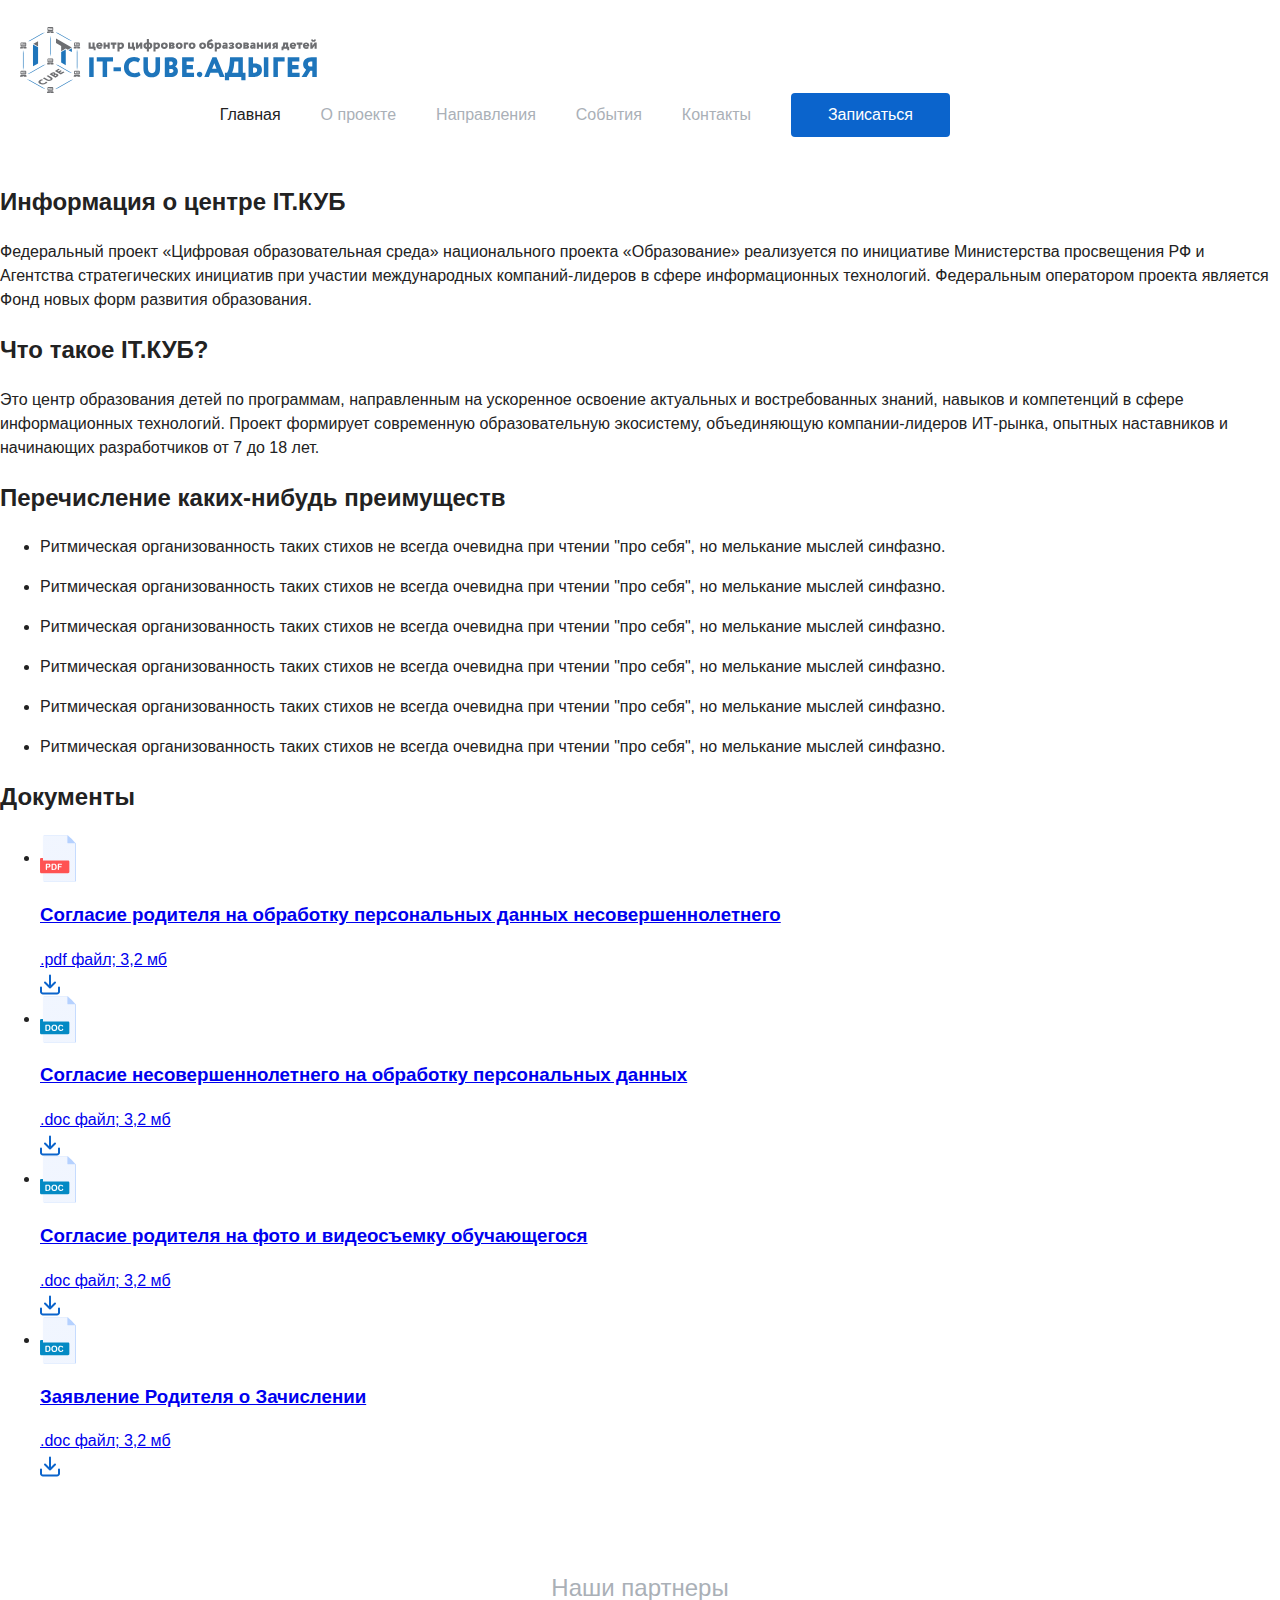
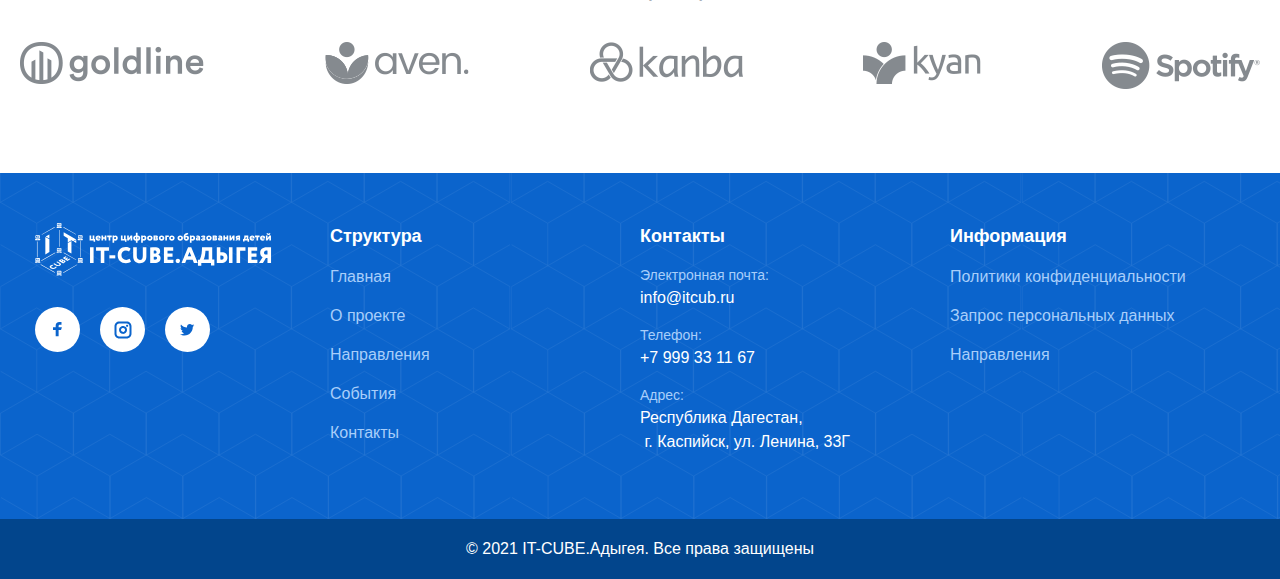
==== about.html @ c1319772 "rebuild to dev" ====
<!-- - title, description, pageClass--><!DOCTYPE html><html lang="ru"><head><meta charset="utf-8"><title>О проекте</title><meta name="description" content=""><meta name="viewport" content="width=device-width, initial-scale=1.0"><script defer src="main.js"></script><link href="main.css" rel="stylesheet"></head><body class="about-page"><div class="wrapper"><header class="header"><div class="_wrapper"><div class="header__content _container"><div class="main-logo _light header__logo _col"><a href="index.html"><img src="assets/img/main-logo.svg" alt="IT-КУБ"></a></div><div class="header__menu menu _col"><div class="menu__icon icon-menu"><span></span><span></span><span></span></div><div class="menu__nav-wrapper"><nav class="menu__body"><ul class="menu__list"><li class="menu__item _active"><a class="menu__link" href="index.html">Главная</a></li><li class="menu__item"><a class="menu__link" href="about.html">О проекте</a></li><li class="menu__item"><a class="menu__link" href="directions.html">Направления</a></li><li class="menu__item"><a class="menu__link" href="events.html">События</a></li><li class="menu__item"><a class="menu__link" href="contacts.html">Контакты</a></li></ul></nav><button class="btn btn-m js-btn-cta">Записаться</button></div></div></div></div></header><main class="content-wrapper"><h1 class="visually-hidden">О проекте</h1><section class="information"><h2 class="information__title">Информация о центре IT.КУБ</h2><p class="information__description">Федеральный проект «Цифровая образовательная среда» национального проекта «Образование» реализуется по инициативе Министерства просвещения РФ и Агентства стратегических инициатив при участии международных компаний-лидеров в сфере информационных технологий. Федеральным оператором проекта является Фонд новых форм развития образования.</p></section><section class="about"><h2 class="about__title">Что такое IT.КУБ?</h2><p class="about__title">Это центр образования детей по программам, направленным на ускоренное освоение актуальных и востребованных знаний, навыков и компетенций в сфере информационных технологий. Проект формирует современную образовательную экосистему, объединяющую компании-лидеров ИТ-рынка, опытных наставников и начинающих разработчиков от 7 до 18 лет.</p></section><section class="advantages"><h2 class="advantages__title">Перечисление каких-нибудь преимуществ</h2><ul class="advantages__list"><li class="advantages__item"> <p class="advantages__description">Ритмическая организованность таких стихов не всегда очевидна при чтении "про себя", но мелькание мыслей синфазно.</p></li><li class="advantages__item"> <p class="advantages__description">Ритмическая организованность таких стихов не всегда очевидна при чтении "про себя", но мелькание мыслей синфазно.</p></li><li class="advantages__item"> <p class="advantages__description">Ритмическая организованность таких стихов не всегда очевидна при чтении "про себя", но мелькание мыслей синфазно.</p></li><li class="advantages__item"> <p class="advantages__description">Ритмическая организованность таких стихов не всегда очевидна при чтении "про себя", но мелькание мыслей синфазно.</p></li><li class="advantages__item"> <p class="advantages__description">Ритмическая организованность таких стихов не всегда очевидна при чтении "про себя", но мелькание мыслей синфазно.</p></li><li class="advantages__item"> <p class="advantages__description">Ритмическая организованность таких стихов не всегда очевидна при чтении "про себя", но мелькание мыслей синфазно.</p></li></ul></section><section class="documents"><h2 class="documents__title">Документы</h2><ul class="documents__list"><li class="documents__item"> <a class="item__link" href="#" download> <div class="link__info"><div class="icon"><img class="icon" src="assets/img/icon-file-pdf.svg" alt="File"></div><div class="info"><h3>Согласие родителя на обработку персональных данных несовершеннолетнего</h3><span>.pdf файл; 3,2 мб</span></div></div><div class="link__download"><img src="assets/img/icon-download.svg" alt="Download"></div></a></li><li class="documents__item"> <a class="item__link" href="#" download> <div class="link__info"><div class="icon"><img src="assets/img/icon-file-doc.svg" alt="File"></div><div class="info"><h3>Согласие несовершеннолетнего на обработку персональных данных</h3><span> .doc файл; 3,2 мб</span></div></div><div class="link__download"><img src="assets/img/icon-download.svg" alt="Download"></div></a></li><li class="documents__item"> <a class="item__link" href="#" download> <div class="link__info"><div class="icon"><img src="assets/img/icon-file-doc.svg" alt="File"></div><div class="info"><h3>Согласие родителя на фото и видеосъемку обучающегося</h3><span>.doc файл; 3,2 мб</span></div></div><div class="link__download"><img src="assets/img/icon-download.svg" alt="Download"></div></a></li><li class="documents__item"> <a class="item__link" href="#" download> <div class="link__info"><div class="icon"><img src="assets/img/icon-file-doc.svg" alt="File"></div><div class="info"><h3>Заявление Родителя о Зачислении</h3><span>.doc файл; 3,2 мб</span></div></div><div class="link__download"><img src="assets/img/icon-download.svg" alt="Download"></div></a></li></ul></section><section class="partners"><div class="_wrapper"><div class="partners__content _container"><h2 class="partners__title title-m">Наши партнеры</h2><div class="partners__list-wrapper"><ul class="partners__list"><li class="partners__item"><img class="partners__logo" src="assets/img/logo-goldline.png" alt="Goldline"></li><li class="partners__item"><img class="partners__logo" src="assets/img/logo-aven.png" alt="Aven"></li><li class="partners__item"><img class="partners__logo" src="assets/img/logo-kanba.png" alt="Kanba"></li><li class="partners__item"><img class="partners__logo" src="assets/img/logo-kyan.png" alt="Kyan"></li><li class="partners__item"><img class="partners__logo" src="assets/img/logo-spotify.png" alt="Spotify"></li></ul></div></div></div></section></main><footer class="footer"><div class="_wrapper"><div class="footer__body _container"><div class="brand _col"><div class="main-logo _light footer__logo"><a href="index.html"><img src="assets/img/main-logo-white.svg" alt="IT-КУБ"></a></div><ul class="socials"><li class="socials__item"><a class="socials__link icon-fb" href="#">Facebook</a></li><li class="socials__item"><a class="socials__link icon-ins" href="#">Instagram</a></li><li class="socials__item"><a class="socials__link icon-tw" href="#">Twitter</a></li></ul></div><ul class="footer__list _col"><b class="list__title title-ss">Структура</b><li class="footer__list-item"><a class="footer__link text-m" href="index.html">Главная</a></li><li class="footer__list-item"><a class="footer__link text-m" href="about.html">О проекте</a></li><li class="footer__list-item"><a class="footer__link" href="directions.html">Направления</a></li><li class="footer__list-item"><a class="footer__link" href="events.html">События</a></li><li class="footer__list-item"><a class="footer__link" href="contacts.html">Контакты</a></li></ul><ul class="footer__list _col"><b class="list__title title-ss">Контакты</b><li class="footer__list-item"><p class="footer-item__title text-s">Электронная почта:</p><a class="footer-item__text text-m" href="mailto:info@itcub.ru">info@itcub.ru</a></li><li class="footer__list-item"><p class="footer-item__title text-s">Телефон:</p><a class="footer-item__text text-m" href="+7999331167">+7 999 33 11 67</a></li><li class="footer__list-item"><p class="footer-item__title text-s">Адрес:</p><p class="footer-item__text text-m">Республика Дагестан, <br> г. Каспийск, ул. Ленина, 33Г</p></li></ul><ul class="footer__list _col"><b class="list__title title-ss">Информация</b><li class="footer__list-item"><a class="footer__link" href="#">Политики конфиденциальности</a></li><li class="footer__list-item"><a class="footer__link" href="#">Запрос персональных данных</a></li><li class="footer__list-item"><a class="footer__link" href="#">Направления</a></li></ul></div></div><div class="footer__copyright"><p>© 2021 IT-CUBE.Адыгея. Все права защищены</p></div></footer></div></body></html>
---- main.css ----
:root {
  --global-blue-900-color: #06346A;
  --global-blue-800-color: #02458C;
  --global-blue-700-color: #0B64CC;
  --global-blue-650-color: #3D6A9E;
  --global-blue-600-color: #97C2F4;
  --global-blue-500-color: #A8CEFA;
  --global-blue-400-color: #C9E0FB;
  --global-blue-300-color: #ECF4FE;
  --global-dark-900-color: #000000;
  --global-dark-800-color: #222222;
  --global-grey-900-color: #AAB0B7;
  --global-color-white-900: #FFFFFF;

  /* Spacings: */
  --global-container-width: 1290px;

  /* Grid */  
  --global-grid-columns: 12;
  --global-grid-gutter: 15px;

  /* Fonts */
  --global-heading-fontSize: 58px;
  --global-heading-fontSize-xm: 42px;
  --global-heading-fontSize-xs: 32px;
  --global-heading-fontSize-l: 28px;
  --global-heading-fontSize-m: 24px;
  --global-heading-fontSize-s: 20px;

  --global-text-fontSize-l: 18px;
  --global-text-fontSize-m: 16px;
  --global-text-fontSize-s: 14px;

  --global-z-background: 1;
  --global-z-content: calc(var(--global-z-background) + 1);
  --global-z-decor: calc(var(--global-z-content) + 1);
  --global-z-header: calc(var(--global-z-decor) + 1);
  --global-z-popup: calc(var(--global-z-header) + 1);

}
/* @font-face { */
/* font-family: 'mazzardh_black'; */
/* src: url('../assets/fonts/mazzardh-black-webfont.eot'); */
/* src: url('../assets/fonts/mazzardh-black-webfont.eot?#iefix') format('embedded-opentype'), */
/* url('../assets/fonts/mazzardh-black-webfont.woff2') format('woff2'), */
/* url('../assets/fonts/mazzardh-black-webfont.woff') format('woff'), */
/* url('../assets/fonts/mazzardh-black-webfont.ttf') format('truetype'); */
/* font-weight: normal; */
/* font-style: normal; */
/*  */
/* } */
/*  */
/*  */
/*  */
/*  */
/* @font-face { */
/* font-family: 'mazzardh_black_italic'; */
/* src: url('../assets/fonts/mazzardh-blackitalic-webfont.eot'); */
/* src: url('../assets/fonts/mazzardh-blackitalic-webfont.eot?#iefix') format('embedded-opentype'), */
/* url('../assets/fonts/mazzardh-blackitalic-webfont.woff2') format('woff2'), */
/* url('../assets/fonts/mazzardh-blackitalic-webfont.woff') format('woff'), */
/* url('../assets/fonts/mazzardh-blackitalic-webfont.ttf') format('truetype'); */
/* font-weight: normal; */
/* font-style: normal; */
/*  */
/* } */
/*  */
/*  */
/*  */
/*  */
/* @font-face { */
/* font-family: 'mazzardh_bold'; */
/* src: url('../assets/fonts/mazzardh-bold-webfont.eot'); */
/* src: url('../assets/fonts/mazzardh-bold-webfont.eot?#iefix') format('embedded-opentype'), */
/* url('../assets/fonts/mazzardh-bold-webfont.woff2') format('woff2'), */
/* url('../assets/fonts/mazzardh-bold-webfont.woff') format('woff'), */
/* url('../assets/fonts/mazzardh-bold-webfont.ttf') format('truetype'); */
/* font-weight: normal; */
/* font-style: normal; */
/*  */
/* } */
/*  */
/*  */
/*  */
/*  */
/* @font-face { */
/* font-family: 'mazzardh_bold_italic'; */
/* src: url('../assets/fonts/mazzardh-bolditalic-webfont.eot'); */
/* src: url('../assets/fonts/mazzardh-bolditalic-webfont.eot?#iefix') format('embedded-opentype'), */
/* url('../assets/fonts/mazzardh-bolditalic-webfont.woff2') format('woff2'), */
/* url('../assets/fonts/mazzardh-bolditalic-webfont.woff') format('woff'), */
/* url('../assets/fonts/mazzardh-bolditalic-webfont.ttf') format('truetype'); */
/* font-weight: normal; */
/* font-style: normal; */
/*  */
/* } */
/*  */
/*  */
/*  */
/*  */
/* @font-face { */
/* font-family: 'mazzardh_extrabold'; */
/* src: url('../assets/fonts/mazzardh-extrabold-webfont.eot'); */
/* src: url('../assets/fonts/mazzardh-extrabold-webfont.eot?#iefix') format('embedded-opentype'), */
/* url('../assets/fonts/mazzardh-extrabold-webfont.woff2') format('woff2'), */
/* url('../assets/fonts/mazzardh-extrabold-webfont.woff') format('woff'), */
/* url('../assets/fonts/mazzardh-extrabold-webfont.ttf') format('truetype'); */
/* font-weight: normal; */
/* font-style: normal; */
/*  */
/* } */
/*  */
/*  */
/*  */
/*  */
/* @font-face { */
/* font-family: 'mazzardh_extrabold_italic'; */
/* src: url('../assets/fonts/mazzardh-extrabolditalic-webfont.eot'); */
/* src: url('../assets/fonts/mazzardh-extrabolditalic-webfont.eot?#iefix') format('embedded-opentype'), */
/* url('../assets/fonts/mazzardh-extrabolditalic-webfont.woff2') format('woff2'), */
/* url('../assets/fonts/mazzardh-extrabolditalic-webfont.woff') format('woff'), */
/* url('../assets/fonts/mazzardh-extrabolditalic-webfont.ttf') format('truetype'); */
/* font-weight: normal; */
/* font-style: normal; */
/*  */
/* } */
/*  */
/*  */
/*  */
/*  */
/* @font-face { */
/* font-family: 'mazzardh_extralight'; */
/* src: url('../assets/fonts/mazzardh-extralight-webfont.eot'); */
/* src: url('../assets/fonts/mazzardh-extralight-webfont.eot?#iefix') format('embedded-opentype'), */
/* url('../assets/fonts/mazzardh-extralight-webfont.woff2') format('woff2'), */
/* url('../assets/fonts/mazzardh-extralight-webfont.woff') format('woff'), */
/* url('../assets/fonts/mazzardh-extralight-webfont.ttf') format('truetype'); */
/* font-weight: normal; */
/* font-style: normal; */
/*  */
/* } */
/*  */
/*  */
/*  */
/*  */
/* @font-face { */
/* font-family: 'mazzardh_extralight_italic'; */
/* src: url('../assets/fonts/mazzardh-extralightitalic-webfont.eot'); */
/* src: url('../assets/fonts/mazzardh-extralightitalic-webfont.eot?#iefix') format('embedded-opentype'), */
/* url('../assets/fonts/mazzardh-extralightitalic-webfont.woff2') format('woff2'), */
/* url('../assets/fonts/mazzardh-extralightitalic-webfont.woff') format('woff'), */
/* url('../assets/fonts/mazzardh-extralightitalic-webfont.ttf') format('truetype'); */
/* font-weight: normal; */
/* font-style: normal; */
/*  */
/* } */
/*  */
/*  */
/*  */
/*  */
/* @font-face { */
/* font-family: 'mazzardh_italic'; */
/* src: url('../assets/fonts/mazzardh-italic-webfont.eot'); */
/* src: url('../assets/fonts/mazzardh-italic-webfont.eot?#iefix') format('embedded-opentype'), */
/* url('../assets/fonts/mazzardh-italic-webfont.woff2') format('woff2'), */
/* url('../assets/fonts/mazzardh-italic-webfont.woff') format('woff'), */
/* url('../assets/fonts/mazzardh-italic-webfont.ttf') format('truetype'); */
/* font-weight: normal; */
/* font-style: normal; */
/*  */
/* } */
/*  */
/*  */
/*  */
/*  */
/* @font-face { */
/* font-family: 'mazzardh_light'; */
/* src: url('../assets/fonts/mazzardh-light-webfont.eot'); */
/* src: url('../assets/fonts/mazzardh-light-webfont.eot?#iefix') format('embedded-opentype'), */
/* url('../assets/fonts/mazzardh-light-webfont.woff2') format('woff2'), */
/* url('../assets/fonts/mazzardh-light-webfont.woff') format('woff'), */
/* url('../assets/fonts/mazzardh-light-webfont.ttf') format('truetype'); */
/* font-weight: normal; */
/* font-style: normal; */
/*  */
/* } */
/*  */
/*  */
/*  */
/*  */
/* @font-face { */
/* font-family: 'mazzardh_light_italic'; */
/* src: url('../assets/fonts/mazzardh-lightitalic-webfont.eot'); */
/* src: url('../assets/fonts/mazzardh-lightitalic-webfont.eot?#iefix') format('embedded-opentype'), */
/* url('../assets/fonts/mazzardh-lightitalic-webfont.woff2') format('woff2'), */
/* url('../assets/fonts/mazzardh-lightitalic-webfont.woff') format('woff'), */
/* url('../assets/fonts/mazzardh-lightitalic-webfont.ttf') format('truetype'); */
/* font-weight: normal; */
/* font-style: normal; */
/*  */
/* } */
/*  */
/*  */
/*  */
/*  */
/* @font-face { */
/* font-family: 'mazzardh_medium'; */
/* src: url('../assets/fonts/mazzardh-medium-webfont.eot'); */
/* src: url('../assets/fonts/mazzardh-medium-webfont.eot?#iefix') format('embedded-opentype'), */
/* url('../assets/fonts/mazzardh-medium-webfont.woff2') format('woff2'), */
/* url('../assets/fonts/mazzardh-medium-webfont.woff') format('woff'), */
/* url('../assets/fonts/mazzardh-medium-webfont.ttf') format('truetype'); */
/* font-weight: normal; */
/* font-style: normal; */
/*  */
/* } */
.title-xl {
  font-size: var(--global-heading-fontSize);
}
.title-xm {
  font-size: var(--global-heading-fontSize-xm);
  font-weight: 500;
}
.title-xs {
  font-size: var(--global-heading-fontSize-xs);
}
.title-l {
  font-size: var(--global-heading-fontSize-l);
  font-weight: 600;
}
.title-m {
  font-size: var(--global-heading-fontSize-m);
  font-weight: 500;
}
.title-s {
  font-size: var(--global-heading-fontSize-s);
  font-weight: 500;
}
.title-ss {
  font-size: var(--global-text-fontSize-l);
  font-weight: 600;
}
.text-l {
  font-weight: 400;
  font-size: var(--global-text-fontSize-l);
}
.text-m {
  font-weight: 400;
  font-size: var(--global-text-fontSize-m);
}
.text-s {
  font-weight: 400;
  font-size: var(--global-text-fontSize-s);
}
/* Document
 * ========================================================================== */
/**
 * Add border box sizing in all browsers (opinionated).
 */
*,
::before,
::after {
  box-sizing: border-box;
}
/**
 * 1. Add text decoration inheritance in all browsers (opinionated).
 * 2. Add vertical alignment inheritance in all browsers (opinionated).
 */
::before,
::after {
  text-decoration: inherit; /* 1 */
  vertical-align: inherit; /* 2 */
}
/**
 * 1. Use the default cursor in all browsers (opinionated).
 * 2. Change the line height in all browsers (opinionated).
 * 3. Use a 4-space tab width in all browsers (opinionated).
 * 4. Remove the grey highlight on links in iOS (opinionated).
 * 5. Prevent adjustments of font size after orientation changes in
 *    IE on Windows Phone and in iOS.
 * 6. Breaks words to prevent overflow in all browsers (opinionated).
 */
html {
  cursor: default; /* 1 */
  line-height: 1.5; /* 2 */
  -moz-tab-size: 4; /* 3 */
  -o-tab-size: 4;
     tab-size: 4; /* 3 */
  -webkit-tap-highlight-color: transparent /* 4 */;
  -ms-text-size-adjust: 100%; /* 5 */
  -webkit-text-size-adjust: 100%; /* 5 */
  word-break: break-word; /* 6 */
}
/* Sections
 * ========================================================================== */
/**
 * Remove the margin in all browsers (opinionated).
 */
body {
  margin: 0;
}
/**
 * Correct the font size and margin on `h1` elements within `section` and
 * `article` contexts in Chrome, Edge, Firefox, and Safari.
 */
h1 {
  font-size: 2em;
  margin: 0.67em 0;
}
/* Grouping content
 * ========================================================================== */
/**
 * Remove the margin on nested lists in Chrome, Edge, IE, and Safari.
 */
dl dl,
dl ol,
dl ul,
ol dl,
ul dl {
  margin: 0;
}
/**
 * 1. Correct the inheritance of border color in Firefox.
 * 2. Add the correct box sizing in Firefox.
 * 3. Show the overflow in Edge 18- and IE.
 */
hr {
  color: inherit; /* 1 */
  height: 0; /* 2 */
}
/**
 * Remove the list style on navigation lists in all browsers (opinionated).
 */
nav ol,
nav ul {
  list-style: none;
  padding: 0;
}
/**
 * Prevent VoiceOver from ignoring list semantics in Safari (opinionated).
 */
nav li::before {
  content: "\200B";
}
/**
 * 1. Correct the inheritance and scaling of font size in all browsers.
 * 2. Correct the odd `em` font sizing in all browsers.
 * 3. Prevent overflow of the container in all browsers (opinionated).
 */
pre {
  font-family: monospace, monospace; /* 1 */
  font-size: 1em; /* 2 */
  overflow: auto; /* 3 */
  -ms-overflow-style: scrollbar; /* 3 */
}
/* Text-level semantics
 * ========================================================================== */
/**
 * Add the correct text decoration in Edge 18-, IE, and Safari.
 */
abbr[title] {
  text-decoration: underline;
  -webkit-text-decoration: underline dotted;
          text-decoration: underline dotted;
}
/**
 * Add the correct font weight in Chrome, Edge, and Safari.
 */
b,
strong {
  font-weight: bolder;
}
/**
 * 1. Correct the inheritance and scaling of font size in all browsers.
 * 2. Correct the odd `em` font sizing in all browsers.
 */
code,
kbd,
samp {
  font-family: monospace, monospace; /* 1 */
  font-size: 1em; /* 2 */
}
/**
 * Add the correct font size in all browsers.
 */
small {
  font-size: 80%;
}
/* Embedded content
 * ========================================================================== */
/*
 * Change the alignment on media elements in all browsers (opinionated).
 */
audio,
canvas,
iframe,
img,
svg,
video {
  vertical-align: middle;
}
/**
 * Remove the border on iframes in all browsers (opinionated).
 */
iframe {
  border-style: none;
}
/**
 * Change the fill color to match the text color in all browsers (opinionated).
 */
svg:not([fill]) {
  fill: currentColor;
}
/* Tabular data
 * ========================================================================== */
/**
 * 1. Collapse border spacing in all browsers (opinionated).
 * 2. Correct table border color inheritance in all Chrome, Edge, and Safari.
 * 3. Remove text indentation from table contents in Chrome, Edge, and Safari.
 */
table {
  border-collapse: collapse; /* 1 */
  border-color: inherit; /* 2 */
  text-indent: 0; /* 3 */
}
/* Forms
 * ========================================================================== */
/**
 * Remove the margin on controls in Safari.
 */
button,
input,
select {
  margin: 0;
}
/**
 * 1. Show the overflow in IE.
 * 2. Remove the inheritance of text transform in Edge 18-, Firefox, and IE.
 */
button {
  text-transform: none; /* 2 */
}
/**
 * Correct the inability to style buttons in iOS and Safari.
 */
button,
[type="button"],
[type="reset"],
[type="submit"] {
  -webkit-appearance: button;
}
/**
 * 1. Change the inconsistent appearance in all browsers (opinionated).
 * 2. Correct the padding in Firefox.
 */
fieldset {
  border: 1px solid #a0a0a0; /* 1 */
  padding: 0.35em 0.75em 0.625em; /* 2 */
}
/**
 * 1. Add the correct display in Edge 18- and IE.
 * 2. Add the correct vertical alignment in Chrome, Edge, and Firefox.
 */
progress {
  vertical-align: baseline; /* 2 */
}
/**
 * Remove the inheritance of text transform in Firefox.
 */
select {
  text-transform: none;
}
/**
 * 1. Remove the margin in Firefox and Safari.
 * 2. Remove the default vertical scrollbar in IE.
 * 3. Change the resize direction in all browsers (opinionated).
 */
textarea {
  margin: 0; /* 1 */
  resize: vertical; /* 3 */
  resize: block; /* 3 */
}
/**
 * 1. Correct the odd appearance in Chrome, Edge, and Safari.
 * 2. Correct the outline style in Safari.
 */
[type="search"] {
  -webkit-appearance: textfield; /* 1 */
  outline-offset: -2px; /* 2 */
}
/**
 * Correct the cursor style of increment and decrement buttons in Safari.
 */
::-webkit-inner-spin-button,
::-webkit-outer-spin-button {
  height: auto;
}
/**
 * Correct the text style of placeholders in Chrome, Edge, and Safari.
 */
::-webkit-input-placeholder {
  color: inherit;
  opacity: 0.54;
}
/**
 * Remove the inner padding in Chrome, Edge, and Safari on macOS.
 */
::-webkit-search-decoration {
  -webkit-appearance: none;
}
/**
 * 1. Correct the inability to style upload buttons in iOS and Safari.
 * 2. Change font properties to `inherit` in Safari.
 */
::-webkit-file-upload-button {
  -webkit-appearance: button; /* 1 */
  font: inherit; /* 2 */
}
/**
 * Remove the inner border and padding of focus outlines in Firefox.
 */
::-moz-focus-inner {
  border-style: none;
  padding: 0;
}
/**
 * Restore the focus outline styles unset by the previous rule in Firefox.
 */
:-moz-focusring {
  outline: 1px dotted ButtonText;
}
/**
 * Remove the additional :invalid styles in Firefox.
 */
:-moz-ui-invalid {
  box-shadow: none;
}
/* Interactive
 * ========================================================================== */
/*
 * Add the correct display in Edge 18- and IE.
 */
details {
  display: block;
}
/*
 * Add the correct styles in Edge 18-, IE, and Safari.
 */
dialog {
  background-color: white;
  border: solid;
  color: black;
  display: block;
  height: -moz-fit-content;
  height: -webkit-fit-content;
  height: fit-content;
  left: 0;
  margin: auto;
  padding: 1em;
  position: absolute;
  right: 0;
  width: -moz-fit-content;
  width: -webkit-fit-content;
  width: fit-content;
}
dialog:not([open]) {
  display: none;
}
/*
 * Add the correct display in all browsers.
 */
summary {
  display: list-item;
}
/* Scripting
 * ========================================================================== */
/* User interaction
 * ========================================================================== */
/*
 * Remove the tapping delay in IE 10.
 */
a,
area,
button,
input,
label,
select,
summary,
textarea,
[tabindex] {
  -ms-touch-action: manipulation;
}
/* Accessibility
 * ========================================================================== */
/**
 * Change the cursor on busy elements in all browsers (opinionated).
 */
[aria-busy="true"] {
  cursor: progress;
}
/*
 * Change the cursor on control elements in all browsers (opinionated).
 */
[aria-controls] {
  cursor: pointer;
}
/*
 * Change the cursor on disabled, not-editable, or otherwise
 * inoperable elements in all browsers (opinionated).
 */
[aria-disabled="true"],
[disabled] {
  cursor: not-allowed;
}
/*
 * Change the display on visually hidden accessible elements
 * in all browsers (opinionated).
 */
[aria-hidden="false"][hidden] {
  display: initial;
}
[aria-hidden="false"][hidden]:not(:focus) {
  clip: rect(0, 0, 0, 0);
  position: absolute;
}
html {
  font-family: 'mazzardh_medium', Arial, Helvetica, sans-serif;
  color: var(--global-dark-800-color);
}
.card_lifted {
  overflow: hidden;
  border-radius: 8px;
  /* box-shadow: inset 0px 0px 0 2px var(--global-blue-300-color); */
  box-shadow: 0;
  border: 1px solid var(--global-blue-300-color);
  min-height: 100%;
  transition: all 0.3s ease-in-out;
  cursor: pointer;
}
.card_lifted a {
  font: inherit;
  text-decoration: none;
  color: inherit;
}
.card_lifted:hover, .card_lifted:focus {
  box-shadow: 0px 4px 40px 10px rgba(0, 0, 0, 0.05);
  transform: scale(1.02);
  /* border: none; */
  /* transition: all 0.3s ease-in-out; */
}
.card_lifted:hover .card__title, .card_lifted:focus .card__title {
  color: var(--global-blue-700-color);
  /* transition: all 0.3s ease-in-out; */
}
.card_lifted:hover .card__image, .card_lifted:focus .card__image {
  transform: scale(1.2);
}
.card__image-wrapper {
  position: relative;
  display: block;
  height: 0;
  padding: 0;
  overflow: hidden;
  padding-bottom: 66.25%}
.card__description {
  padding-top: 25px;
  padding-right: 30px;
  padding-bottom: 58px;
  padding-left: 30px}
.card__caption {
  display: block;
  color: var(--global-grey-900-color);
  padding-top: 0px;
  padding-bottom: 12px}
.card__title {
  font-weight: 500;
  margin: 0;
}
.card__image,
.card__title,
.card_lifted,
.card__image:hover,
.card__title:hover,
.card__image:focus,
.card__title:focus {
  width: 100%;
  transition: all 0.3s ease-in-out;
}
/* .card_lifted { */
/* transition: box-shadow 0.7s ease-in-out; */
/* } */
._container { 
  display: flex;
  flex-wrap: wrap;
  /* max-width: var(--global-container-width); */
  /* margin: 0 auto; */
}
._container._fw { 
  margin-right: -15px; 
  margin-left: -15px}
._wrapper {
  max-width: var(--global-container-width);
  margin: 0 auto;
  padding: 0 20px;
}
._col {
  --columns: var(--global-grid-columns, 12); /* number of columns in the grid system */
  --width: var(--width-mobile, 0); /* width of the element */
  
  flex-basis: calc(var(--width) / var(--columns) * 100%);
  padding-right: var(--global-grid-gutter);
  padding-left: var(--global-grid-gutter);
}
@media (min-width: 576px) {
  ._col {
    --width-tablet: var(--width-mobile);
    --width: var(--width-tablet);
  }
}
@media (min-width: 768px) {
  ._col {
    --width-desktop: var(--width-tablet);
    --width: var(--width-desktop);
  }
}
.popup__content._container {
  min-width: 580px;
}
/* CSS utils */
.visually-hidden {
  border: 0;
  clip: rect(0 0 0 0);
  height: 1px;
  margin: -1px;
  overflow: hidden;
  padding: 0;
  position: absolute;
  width: 1px;
}
.fw {
  width: 100%;
}
.btn {
  color: var(--global-color-white-900);
  font: inherit;
  font-size: var(--global-text-fontSize-m);
  line-height: 150%;
  vertical-align: middle;
  padding-top: 15px;
  padding-right: 63px;
  padding-bottom: 15px;
  padding-left: 63px;
  background-color: var(--global-blue-700-color);
  border: none;
  border-radius: 4px;
  cursor: pointer;
}
.btn:hover, .btn:focus {
  background-color: var(--global-blue-900-color);
}
.btn-l {
  padding-top: 15px;
  padding-right: 63px;
  padding-bottom: 15px;
  padding-left: 63px;
}
.btn-m {
  padding-top: 10px;
  padding-right: 37px;
  padding-bottom: 10px;
  padding-left: 37px;
}
.btn_ghost {
  color: var(--global-blue-700-color);
  background-color: var(--global-color-white);
  border: 1px solid var(--global-blue-700-color);
}
.btn,
.btn:hover {
  transition: all 0.3s ease-in-out;
}
.btn_ghost:hover, .btn_ghost:focus {
  color: var(--global-color-white-900);
}
a.btn {
  text-decoration: none;
}
.header {
  padding-top: 27px;
  padding-bottom: 27px}
.header__content {
  align-items: center;
}
.header__logo {
  padding-left: 0px;
}
.header__logo {
  --width-mobile: 12;
  --width-desktop: 3;
}
.header__menu {
  --width-mobile: 12;
  --width-desktop: 9;
  padding-right: 0px;
}
.menu__list,
.menu__nav-wrapper {
  display: flex;
  flex: 0 0 auto;
  align-items: center;
  justify-content: end;
}
.menu__list {
  margin: 0;
}
.menu__item {
  padding-left: 20px;
  padding-right: 20px;
}
.menu__link {
  text-decoration: none;
  color: var(--global-grey-900-color);
}
.menu__item._active .menu__link, 
.menu__item:hover .menu__link, 
.menu__item:focus .menu__link {
  color: var(--global-dark-800-color);
  transition: all 0.3s ease-in-out;
}
.menu__item._active .menu__link {
  cursor: default;
}
.menu__nav-wrapper .btn {
  margin-left: 20px;
}
.footer {
  background-color: var(--global-blue-700-color);
  background-image: url([data-uri]);
}
.footer__body {
  padding-top: 50px;
  padding-bottom: 50px;
}
.footer,
.footer a {
  color: var(--global-color-white-900);
}
.footer a {
  text-decoration: none;
}
.footer p {
  margin: 0;
}
.footer ul {
  margin-top: 0;
  margin-bottom: 0;
  padding-left: 0;
}
.footer ul li {
  list-style: none;
}
.brand,
.footer__list {
  --width-mobile: 12;
  --width-desktop: 3;
}
.footer__logo {
  margin-bottom: 31px;
  width: 236px;
}
.socials {
  display: flex;
  min-width: 100%;
  justify-content: flex-start;
  margin-right: -10px;
  margin-left: -10px;
}
.socials__item {
  margin-right: 10px;
  margin-left: 10px;
}
.socials__link {
  display: block;
  width: 45px;
  height: 45px;
  background-repeat: no-repeat;
  background-color: var(--global-color-white-900);
  background-position: 50% 50%;
  border-radius: 50%;
  font-size: 0;
}
.icon-fb {
  background-image: url([data-uri]);
}
.icon-ins {
  background-image: url([data-uri]);
}
.icon-tw {
  background-image: url([data-uri]);
}
.footer .list__title {
  display: block;
  margin-bottom: var(--global-grid-gutter);
}
.footer__list-item {
  margin-bottom: var(--global-grid-gutter);
}
.footer__list-item,
.footer__list-item a {
  color: var(--global-blue-500-color);
}
.footer__list-item .footer-item__text {
  color: var(--global-color-white-900);
}
.footer__link:hover, .footer__link:focus {
  transition: all 0.2s ease-in-out;
}
.footer__link:hover {
  color: var(--global-color-white-900);
}
.footer__copyright {
  background-color: var(--global-blue-800-color);
  text-align: center;
  padding-top: 18px;
  padding-bottom: 18px}
.footer__copyright p {
  margin: 0;
}
.hero {
}
.hero__content {
  --width-mobile: 6;
  background-color: var(--global-blue-300-color);
  background-image: url([data-uri]);
  padding-left: var(--global-grid-gutter);
  padding-right: var(--global-grid-gutter);
}
.hero__description {
  padding-top: 77px;
  padding-right: 80px;
  padding-bottom: 77px;
  padding-left: 80px}
.hero__image-container {
  position: relative;
  display: flex;
  justify-content: center;
  padding-top: 60px;
  padding-right: 88px;
  padding-bottom: 68px}
.hero__image-container::before {
  content: '';
  position: absolute;
  left: -70px;
  bottom: 52px;
  background-image: url([data-uri]);
  background-repeat: no-repeat;
}
.hero__image {
  max-width: 100%;
  height: auto;
  display: block;
}
.hero__title {
  color: var(--global-blue-700-color);
  margin-top: 0;
  margin-bottom: 10px}
.hero__paragraph {
  color: var(--global-blue-900-color);
  margin-top: 0;
  margin-bottom: 20px}
.hero__note {
  display: flex;
  margin-bottom: 40px;
}
.note__image {
  margin-right: var(--global-grid-gutter);
}
.note__text {
  color: var(--global-blue-650-color);
  margin: 0;
}
.hero__image-container {
  --width-mobile: 6;
}
.partners ul {
  margin-top: 0;
  margin-bottom: 0;
  padding-left: 0;
}
.partners ul li {
  list-style: none;
}
.partners__content {
  flex-direction: column;
  align-items: center;
  width: 100%;
  padding-top: 77px;
  padding-bottom: 84px}
.partners__title {
  text-align: center;
  color: var(--global-grey-900-color);
  margin-top: 0;
  margin-bottom: 36px;
}
.partners__list-wrapper {
  width: 100%;
}
.partners__list {
  width: 100%;
  display: flex;
  justify-content: space-between;
}
.directions ul {
  padding: 0;
  list-style: none;
}
.cards__header {
  align-items: center;
  justify-content: space-between;
}
.directions__list {
}
.directions__item {
  --width-mobile: 12;
  --width-desktop: 4;
  margin-bottom: 40px;
  padding-bottom: 20px;
}
.directions__item a {
  font: inherit;
  text-decoration: none;
  color: inherit;
}
.directions__image-wrapper {
  position: relative;
  display: block;
  height: 0;
  padding: 0;
  overflow: hidden;
  padding-bottom: 60.9375%;
}
.directions__image {
  width: 100%;
}
.directions__description {
  margin-top: 28px;
}
.direction__title {
  margin-top: 0;
  margin-bottom: 12px}
.for-whom {
  padding-top: 100px;
  padding-bottom: 100px;
  background-image: url([data-uri]);
  background-repeat: repeat-x;
  background-size: contain;
  /* background-position: 50% 50%; */
}
.for-whom__list-wrapper {
  position: relative;
}
.for-whom__list-wrapper::before {
  content: '';
  width: 35px;
  height: 117px;
  position: absolute;
  left: -43px;
  bottom: 0px;
  background-image: url([data-uri]);
  background-repeat: no-repeat;
}
.for-whom__list-wrapper::after {
  content: '';
  width: 142px;
  height: 15px;
  position: absolute;
  top: -36px;
  right: 400px;
  background-image: url([data-uri]);
  background-repeat: no-repeat;
}
.for-whom ul {
  margin-top: 0;
  margin-bottom: 0;
  padding-left: 0;
}
.for-whom ul li {
  list-style: none;
}
.for-whom__content {
  display: flex;
  flex-direction: column;
  align-items: center;
}
.for-whom__list {
  position: relative;
}
.for-whom__list::before {
  content: '';
  width: 141px;
  height: 141px;
  position: absolute;
  top: -47px;
  left: -46px;
  z-index: var(--global-z-background);
  background-image: url([data-uri]);
  background-repeat: no-repeat;
  background-size: 100% 100%;
  background-position: 50% 50%;
}
.for-whom__list::after {
  content: '';
  width: 177px;
  height: 177px;
  position: absolute;
  right: -49px;
  bottom: -30px;
  z-index: var(--global-z-background);
  background-image: url([data-uri]);
  background-repeat: no-repeat;
  background-size: 100% 100%;
  background-position: 50% 50%;
}
.question__wrapper {
  padding-top: 36px;
  padding-right: 70px;
  padding-left: 36px;
}
.questions__item {
  --width-mobile: 12;
  --width-tablet: 4;
  /* position: relative; */
  min-height: 393px;
  background-image: url([data-uri]);
  background-repeat: no-repeat;
  background-size: 100% 100%;
  background-position: 50% 50%;
  z-index: var(--global-z-content);
}
.questions__title {
  color: var(--global-blue-700-color);
  margin-top: 0;
  margin-bottom: 12px}
.for-whom__cta {
  position: relative;
  display: flex;
  flex-grow: 1;
  align-items: center;
  padding-top: 51px;
  padding-right: 70px;
  padding-bottom: 51px;
  padding-left: 150px;
  margin-top: 60px;
  border: 2px solid var(--global-blue-700-color);
  border-radius: 8px;
  background-color: var(--global-color-white-900);
}
.for-whom__cta::before {
  content: '';
  position: absolute;
  top: -37px;
  left: -35px;
  /* FIXME: Error: Can't resolve 
   * '../../assets/img/bg-decor-rounded-star.svg' 
   * in '/src/css' */
  background-image: url([data-uri]);
  background-repeat: no-repeat;
  width: 156px;
  height: 156px;
}
.cta__text {
  margin: 0;
  padding-right: 80px;
  font-size: var(--global-heading-fontSize-l);
  line-height: 1.4;
}
.for-whom__cta .btn {
  padding-right: 78px;
  padding-left: 78px;
}
.events {
  padding-top: 100px;
  padding-bottom: 100px}
.events ul {
  margin-top: 0;
  margin-bottom: 0;
  padding-left: 0;
}
.events ul li {
  list-style: none;
}
.event__item-wrapper {
  --width-mobile: 12;
  --width-desktop: 4;
}
section.contacts {
	background-color: var(--global-color-white-900);
	position: relative;
}
section.contacts .contacts__title {
	margin: 0 auto;
	text-align: center;
	padding: 60px 0;
	color: var(--global-blue-700-color);
}
section.contacts .contacts__info {
	position: absolute;
	min-width: 393px;
	z-index: 50;
	top: calc(50% - 50px);
	padding: 30px;
	background-color: var(--global-color-white-900);
	box-shadow: 0px 4px 40px 10px rgba(0, 0, 0, 0.05);
	border-radius: 8px;
}
section.contacts .contacts__info .info__item {
	margin-top: 15px;
}
section.contacts .contacts__info .info__item:first-child {
	margin-top: 0;
}
section.contacts .info__item h3 {
	margin: 0;
	color: var(--global-grey-900-color);
}
section.contacts .info__item a {
	margin-top: 8px;
	display: block;
	color: var(--global-dark-800-color);
	text-decoration: none;
}
section.contacts .info__item address {
	margin-top: 8px;
	font-style: normal;
	color: var(--global-dark-800-color);
}
section.contacts .contacts__map {
	position: relative;
}
section.contacts .contacts__map iframe {
	width: 100%;
}
@media(max-width: 991px) {
	section.contacts .contacts__info {
		position: relative;
		min-width: auto;
		top: auto;
		padding: 0;
		box-shadow: none;
		border-radius: 0;
		margin-top: 30px;
	}
	section.contacts .contacts__map {
		margin-top: 30px;
	}
}
@media(max-width: 768px) {
	section.contacts .contacts__title {
		padding: 52px 0;
		font-size: 38px;
	}
	section.contacts .info__item h3 {
		font-size: 14px;
	}
	section.contacts .info__item a,
	section.contacts .info__item address {
		font-size: 18px;
	}
}
.events-inner__wrapper {
	margin-top: 30px;
	padding-bottom: 100px;
	display: flex;
	align-items: flex-start;
	justify-content: space-between;
	position: relative;
}
section.events-inner__info {
	flex-basis: 66.5%;
}
section.events-inner__info .info__image {
	background-color: #FAFBFD;
	min-height: 346px;
	max-height: 346px;
}
section.events-inner__info .info__image img {
	width: 100%;
	height: 100%;
	-o-object-fit: cover;
	   object-fit: cover;
	display: block;
}
section.events-inner__info .info__date {
	display: block;
	margin-top: 40px;
	color: var(--global-grey-900-color);
}
section.events-inner__info .info__title {
	margin-top: 20px;
	margin-bottom: 0;
	color: var(--global-dark-800-color);
}
section.events-inner__info .info__text {
	margin-top: 50px;
}
section.events-inner__info .info__text .text__description {
	margin-top: 10px;
	margin-bottom: 0;
	color: var(--global-dark-800-color);
}
section.events-inner__info .info__text .text__description:first-child {
	margin-top: 0;
}
section.events-inner__info .info__description {
	margin-top: 60px;
	margin-bottom: 0;
	color: var(--global-dark-800-color);
}
section.events-inner__info .info__list {
	margin-top: 20px;
	margin-bottom: 0;
	padding: 0;
	list-style-type: none;
}
section.events-inner__info .list__item {
	margin-top: 20px;
	padding: 25px 30px 30px;
	border-radius: 8px;
	background-color: #FAFBFD;
}
section.events-inner__info .item__quote {
	position: relative;
	margin: 0;
}
section.events-inner__info .item__quote .quote__icon {
	position: absolute;
	top: 0;
	left: 0;
}
section.events-inner__info .item__quote .quote__description {
	margin-left: 40px;
	display: block;
	color: var(--global-dark-800-color);
	font-style: italic;
}
section.events-inner__info .item__quote .quote__author {
	margin-left: 40px;
	margin-top: 20px;
	color: var(--global-dark-800-color);
	font-style: normal;
	font-weight: 600;
	display: block;
}
section.events-inner__info .info__gallery {
	margin-top: 60px;
}
section.events-inner__info .gallery__list {
	margin: 0;
	padding: 0;
	display: flex;
	flex-wrap: wrap;
	justify-content: space-between;
	list-style-type: none;
}
section.events-inner__info .gallery__item {
	flex-basis: 31.6%;
}
section.events-inner__info .gallery__item:nth-child(4),
section.events-inner__info .gallery__item:nth-child(5) {
	flex-basis: 48.7%;
	margin-top: 2%;
}
section.events-inner__info .gallery__image {
	display: block;
	width: 100%;
	-o-object-fit: cover;
	   object-fit: cover;
}
section.events-inner__info .list__item:first-child {
	margin-top: 0;
}
aside.events-inner__links {
	padding: 24px;
	border: 1px solid var(--global-blue-300-color);
	box-sizing: border-box;
	border-radius: 8px;
	position: sticky;
	top: 30px;
	right: 0;
	flex-basis: 29%;
}
aside.events-inner__links .links__title {
	color: var(--global-dark-800-color);
	margin: 0;
}
aside.events-inner__links .links__list {
	color: var(--global-dark-800-color);
	padding: 0;
	margin: 0;
	list-style-type: none;
}
aside.events-inner__links .links__item {
	margin-top: 20px;
	padding-bottom: 20px;
	border-bottom: 1px solid var(--global-blue-300-color);
}
aside.events-inner__links .links__item:last-child {
	border-bottom: none;
	padding-bottom: 0;
}
aside.events-inner__links .links__item .item__link {
	display: block;
	text-decoration: none;
}
aside.events-inner__links .item__link .item__date {
	color: var(--global-grey-900-color);
}
aside.events-inner__links .item__link .item__title {
	color: var(--global-dark-800-color);
	margin-top: 8px;
	margin-bottom: 0;
}
@media (max-width: 991px) {
	.events-inner__wrapper {
		flex-wrap: wrap;
	}
	section.events-inner__info {
		flex-basis: 100%;
	}
	aside.events-inner__links {
		display: none;
	}
}
@media (max-width: 768px) {
	.events-inner__wrapper {
		margin-top: 0;
		padding-bottom: 50px;
	}
	section.events-inner__info .info__image {
		min-height: 250px;
		max-height: 250px;
	}
	section.events-inner__info .info__date {
		margin-top: 20px;
		font-size: 14px;
	}
	section.events-inner__info .info__title {
		margin-top: 10px;
		font-size: 20px;
	}
	section.events-inner__info .info__text {
		margin-top: 30px;
	}
	
	section.events-inner__info .info__text .text__description {
		margin-top:5px;
		font-size: 14px;
	}
	section.events-inner__info .info__description {
		margin-top: 50px;
		font-size: 14px;
	}
	section.events-inner__info .info__list {
		margin-top: 65px;
	}
	section.events-inner__info .list__item {
		padding: 20px 25px 20px 15px;
	}
	section.events-inner__info .item__quote .quote__description {
		font-size: 14px;
	}
	section.events-inner__info .item__quote .quote__author {
		margin-top: 10px;
		font-size: 14px;
	}
	section.events-inner__info .info__gallery {
		margin-top: 50px;
	}	
	section.events-inner__info .gallery__item {
		flex-basis: 100%;
		margin-top: 20px;
	}
	section.events-inner__info .gallery__item:first-child {
		margin-top: 0;
	}
	section.events-inner__info .gallery__item:nth-child(4),
	section.events-inner__info .gallery__item:nth-child(5) {
		flex-basis: 100%;
		margin-top: 20px;
	}
}
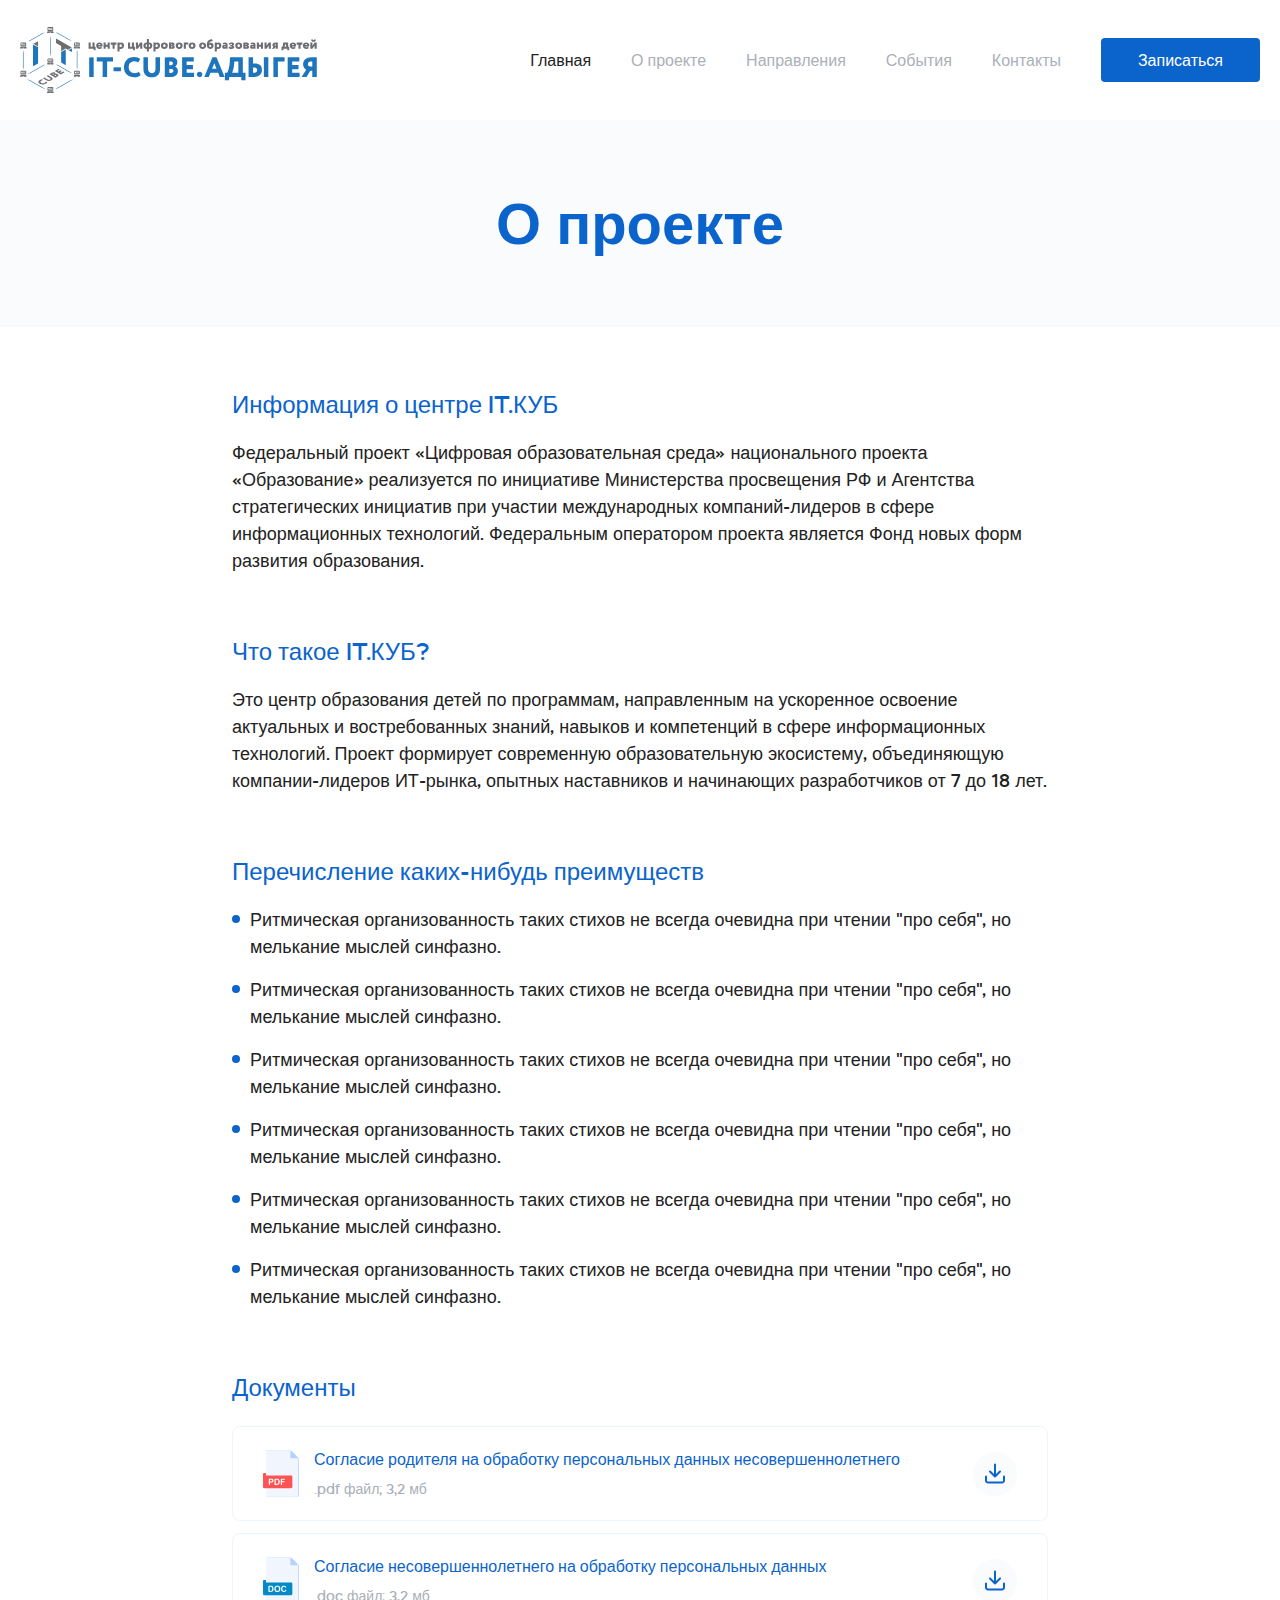
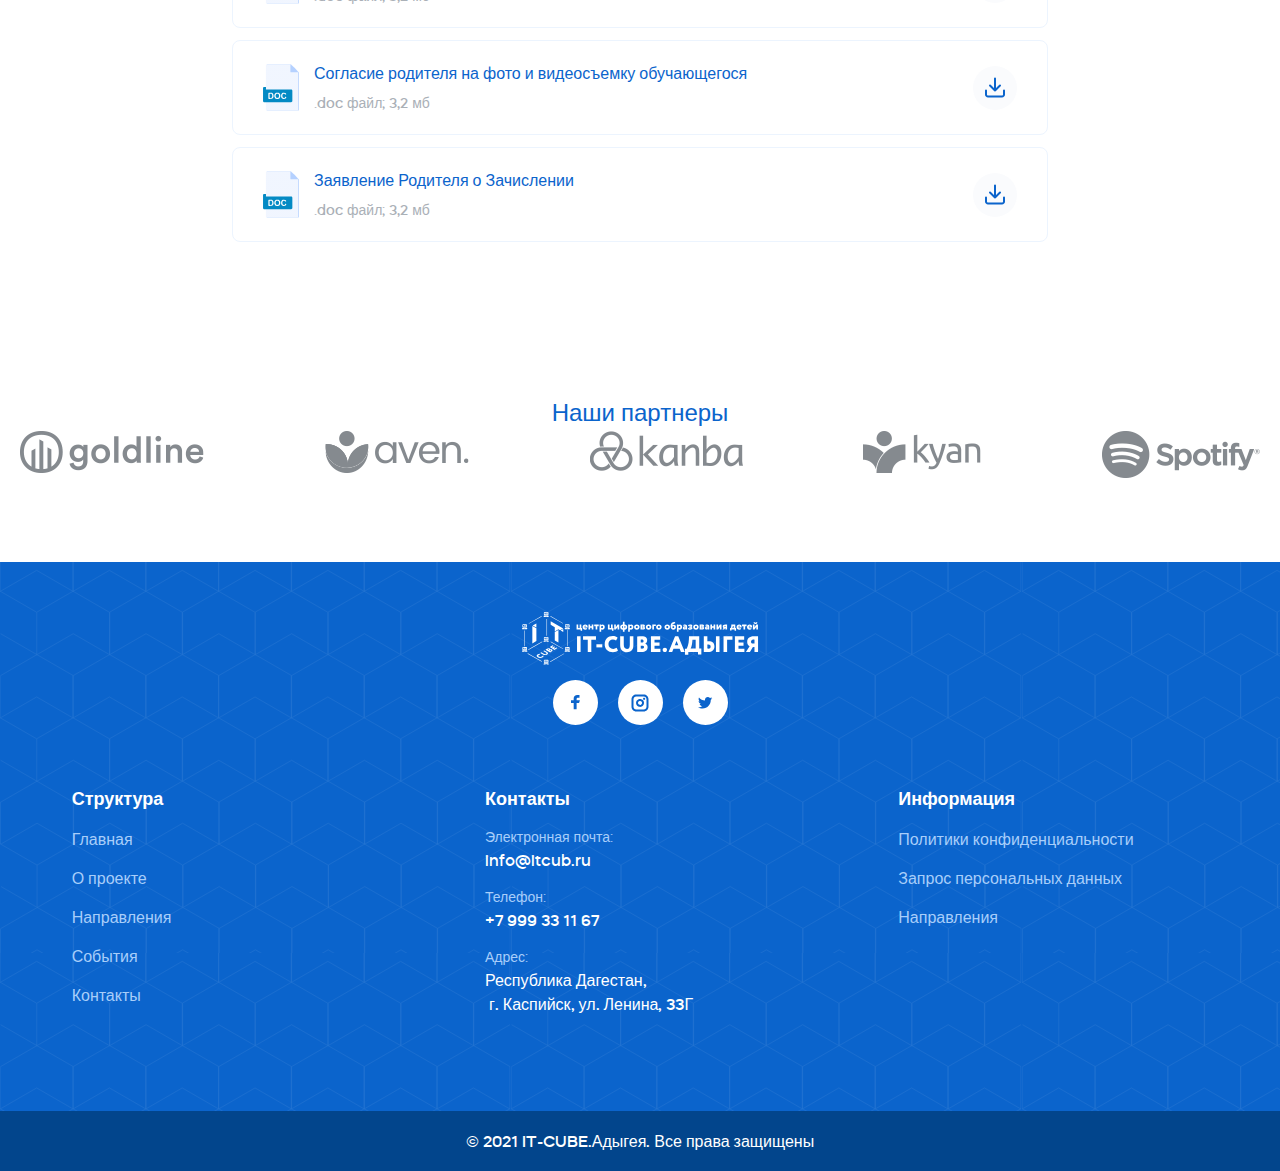
==== commit b9ccdf07: "rebuild to dev. More fixes" ====
--- a/about.html
+++ b/about.html
@@ -1,2 +1,2 @@
-<!-- - title, description, pageClass--><!DOCTYPE html><html lang="ru"><head><meta charset="utf-8"><title>О проекте</title><meta name="description" content=""><meta name="viewport" content="width=device-width, initial-scale=1.0"><script defer src="main.js"></script><link href="main.css" rel="stylesheet"></head><body class="about-page"><div class="wrapper"><header class="header"><div class="_wrapper"><div class="header__content _container"><div class="main-logo _light header__logo _col"><a href="index.html"><img src="assets/img/main-logo.svg" alt="IT-КУБ"></a></div><div class="header__menu menu _col"><div class="menu__icon icon-menu"><span></span><span></span><span></span></div><div class="menu__nav-wrapper"><nav class="menu__body"><ul class="menu__list"><li class="menu__item _active"><a class="menu__link" href="index.html">Главная</a></li><li class="menu__item"><a class="menu__link" href="about.html">О проекте</a></li><li class="menu__item"><a class="menu__link" href="directions.html">Направления</a></li><li class="menu__item"><a class="menu__link" href="events.html">События</a></li><li class="menu__item"><a class="menu__link" href="contacts.html">Контакты</a></li></ul></nav><button class="btn btn-m js-btn-cta">Записаться</button></div></div></div></div></header><main class="content-wrapper"><h1 class="visually-hidden">О проекте</h1><section class="information"><h2 class="information__title">Информация о центре IT.КУБ</h2><p class="information__description">Федеральный проект «Цифровая образовательная среда» национального проекта «Образование» реализуется по инициативе Министерства просвещения РФ и Агентства стратегических инициатив при участии международных компаний-лидеров в сфере информационных технологий. Федеральным оператором проекта является Фонд новых форм развития образования.</p></section><section class="about"><h2 class="about__title">Что такое IT.КУБ?</h2><p class="about__title">Это центр образования детей по программам, направленным на ускоренное освоение актуальных и востребованных знаний, навыков и компетенций в сфере информационных технологий. Проект формирует современную образовательную экосистему, объединяющую компании-лидеров ИТ-рынка, опытных наставников и начинающих разработчиков от 7 до 18 лет.</p></section><section class="advantages"><h2 class="advantages__title">Перечисление каких-нибудь преимуществ</h2><ul class="advantages__list"><li class="advantages__item"> <p class="advantages__description">Ритмическая организованность таких стихов не всегда очевидна при чтении "про себя", но мелькание мыслей синфазно.</p></li><li class="advantages__item"> <p class="advantages__description">Ритмическая организованность таких стихов не всегда очевидна при чтении "про себя", но мелькание мыслей синфазно.</p></li><li class="advantages__item"> <p class="advantages__description">Ритмическая организованность таких стихов не всегда очевидна при чтении "про себя", но мелькание мыслей синфазно.</p></li><li class="advantages__item"> <p class="advantages__description">Ритмическая организованность таких стихов не всегда очевидна при чтении "про себя", но мелькание мыслей синфазно.</p></li><li class="advantages__item"> <p class="advantages__description">Ритмическая организованность таких стихов не всегда очевидна при чтении "про себя", но мелькание мыслей синфазно.</p></li><li class="advantages__item"> <p class="advantages__description">Ритмическая организованность таких стихов не всегда очевидна при чтении "про себя", но мелькание мыслей синфазно.</p></li></ul></section><section class="documents"><h2 class="documents__title">Документы</h2><ul class="documents__list"><li class="documents__item"> <a class="item__link" href="#" download> <div class="link__info"><div class="icon"><img class="icon" src="assets/img/icon-file-pdf.svg" alt="File"></div><div class="info"><h3>Согласие родителя на обработку персональных данных несовершеннолетнего</h3><span>.pdf файл; 3,2 мб</span></div></div><div class="link__download"><img src="assets/img/icon-download.svg" alt="Download"></div></a></li><li class="documents__item"> <a class="item__link" href="#" download> <div class="link__info"><div class="icon"><img src="assets/img/icon-file-doc.svg" alt="File"></div><div class="info"><h3>Согласие несовершеннолетнего на обработку персональных данных</h3><span> .doc файл; 3,2 мб</span></div></div><div class="link__download"><img src="assets/img/icon-download.svg" alt="Download"></div></a></li><li class="documents__item"> <a class="item__link" href="#" download> <div class="link__info"><div class="icon"><img src="assets/img/icon-file-doc.svg" alt="File"></div><div class="info"><h3>Согласие родителя на фото и видеосъемку обучающегося</h3><span>.doc файл; 3,2 мб</span></div></div><div class="link__download"><img src="assets/img/icon-download.svg" alt="Download"></div></a></li><li class="documents__item"> <a class="item__link" href="#" download> <div class="link__info"><div class="icon"><img src="assets/img/icon-file-doc.svg" alt="File"></div><div class="info"><h3>Заявление Родителя о Зачислении</h3><span>.doc файл; 3,2 мб</span></div></div><div class="link__download"><img src="assets/img/icon-download.svg" alt="Download"></div></a></li></ul></section><section class="partners"><div class="_wrapper"><div class="partners__content _container"><h2 class="partners__title title-m">Наши партнеры</h2><div class="partners__list-wrapper"><ul class="partners__list"><li class="partners__item"><img class="partners__logo" src="assets/img/logo-goldline.png" alt="Goldline"></li><li class="partners__item"><img class="partners__logo" src="assets/img/logo-aven.png" alt="Aven"></li><li class="partners__item"><img class="partners__logo" src="assets/img/logo-kanba.png" alt="Kanba"></li><li class="partners__item"><img class="partners__logo" src="assets/img/logo-kyan.png" alt="Kyan"></li><li class="partners__item"><img class="partners__logo" src="assets/img/logo-spotify.png" alt="Spotify"></li></ul></div></div></div></section></main><footer class="footer"><div class="_wrapper"><div class="footer__body _container"><div class="brand _col"><div class="main-logo _light footer__logo"><a href="index.html"><img src="assets/img/main-logo-white.svg" alt="IT-КУБ"></a></div><ul class="socials"><li class="socials__item"><a class="socials__link icon-fb" href="#">Facebook</a></li><li class="socials__item"><a class="socials__link icon-ins" href="#">Instagram</a></li><li class="socials__item"><a class="socials__link icon-tw" href="#">Twitter</a></li></ul></div><ul class="footer__list _col"><b class="list__title title-ss">Структура</b><li class="footer__list-item"><a class="footer__link text-m" href="index.html">Главная</a></li><li class="footer__list-item"><a class="footer__link text-m" href="about.html">О проекте</a></li><li class="footer__list-item"><a class="footer__link" href="directions.html">Направления</a></li><li class="footer__list-item"><a class="footer__link" href="events.html">События</a></li><li class="footer__list-item"><a class="footer__link" href="contacts.html">Контакты</a></li></ul><ul class="footer__list _col"><b class="list__title title-ss">Контакты</b><li class="footer__list-item"><p class="footer-item__title text-s">Электронная почта:</p><a class="footer-item__text text-m" href="mailto:info@itcub.ru">info@itcub.ru</a></li><li class="footer__list-item"><p class="footer-item__title text-s">Телефон:</p><a class="footer-item__text text-m" href="+7999331167">+7 999 33 11 67</a></li><li class="footer__list-item"><p class="footer-item__title text-s">Адрес:</p><p class="footer-item__text text-m">Республика Дагестан, <br> +<!-- - title, description, pageClass--><!DOCTYPE html><html lang="ru"><head><meta charset="utf-8"><title>О проекте</title><meta name="description" content=""><meta name="viewport" content="width=device-width, initial-scale=1.0"><script defer src="main.js"></script><link href="main.css" rel="stylesheet"></head><body class="about-page"><div class="wrapper"><header class="header"><div class="_wrapper"><div class="header__content _container"><div class="main-logo _light header__logo _col"><a href="index.html"><img src="assets/img/main-logo.svg" alt="IT-КУБ"></a></div><div class="header__menu menu _col"><div class="menu__icon js-nav-menu-icon"><span></span><span></span></div><div class="menu__nav-wrapper"><nav class="menu__body"><ul class="menu__list"><li class="menu__item _active"><a class="menu__link" href="index.html">Главная</a></li><li class="menu__item"><a class="menu__link" href="about.html">О проекте</a></li><li class="menu__item"><a class="menu__link" href="directions.html">Направления</a></li><li class="menu__item"><a class="menu__link" href="events.html">События</a></li><li class="menu__item"><a class="menu__link" href="contacts.html">Контакты</a></li></ul></nav><button class="btn btn-m js-btn-cta">Записаться</button></div></div></div></div></header><main class="content-wrapper"><h1 class="visually-hidden">О проекте</h1><div class="about__title"><div class="_g-wrapper"><h2 class="title-xl">О проекте</h2></div></div><div class="_g-wrapper"><section class="information"><h2 class="title-m">Информация о центре IT.КУБ</h2><p class="description text-l">Федеральный проект «Цифровая образовательная среда» национального проекта «Образование» реализуется по инициативе Министерства просвещения РФ и Агентства стратегических инициатив при участии международных компаний-лидеров в сфере информационных технологий. Федеральным оператором проекта является Фонд новых форм развития образования.</p></section><section class="about"><h2 class="title-m">Что такое IT.КУБ?</h2><p class="description text-l">Это центр образования детей по программам, направленным на ускоренное освоение актуальных и востребованных знаний, навыков и компетенций в сфере информационных технологий. Проект формирует современную образовательную экосистему, объединяющую компании-лидеров ИТ-рынка, опытных наставников и начинающих разработчиков от 7 до 18 лет.</p></section><section class="advantages"><h2 class="title-m">Перечисление каких-нибудь преимуществ</h2><ul class="advantages__list"><li class="advantages__item"> <p class="description text-l">Ритмическая организованность таких стихов не всегда очевидна при чтении "про себя", но мелькание мыслей синфазно.</p></li><li class="advantages__item"> <p class="description text-l">Ритмическая организованность таких стихов не всегда очевидна при чтении "про себя", но мелькание мыслей синфазно.</p></li><li class="advantages__item"> <p class="description text-l">Ритмическая организованность таких стихов не всегда очевидна при чтении "про себя", но мелькание мыслей синфазно.</p></li><li class="advantages__item"> <p class="description text-l">Ритмическая организованность таких стихов не всегда очевидна при чтении "про себя", но мелькание мыслей синфазно.</p></li><li class="advantages__item"> <p class="description text-l">Ритмическая организованность таких стихов не всегда очевидна при чтении "про себя", но мелькание мыслей синфазно.</p></li><li class="advantages__item"> <p class="description text-l">Ритмическая организованность таких стихов не всегда очевидна при чтении "про себя", но мелькание мыслей синфазно.</p></li></ul></section><section class="documents"><h2 class="title-m">Документы</h2><ul class="documents__list"><li class="documents__item"> <a class="item__link" href="#" download> <div class="link__info"><div class="icon"><img class="icon" src="assets/img/icon-file-pdf.svg" alt="File"></div><div class="info"><h3 class="text-m">Согласие родителя на обработку персональных данных несовершеннолетнего</h3><span class="text-s">.pdf файл; 3,2 мб</span></div></div><div class="link__download"><img src="assets/img/icon-download.svg" alt="Download"></div></a></li><li class="documents__item"> <a class="item__link" href="#" download> <div class="link__info"><div class="icon"><img src="assets/img/icon-file-doc.svg" alt="File"></div><div class="info"><h3 class="text-m">Согласие несовершеннолетнего на обработку персональных данных</h3><span class="text-s"> .doc файл; 3,2 мб</span></div></div><div class="link__download"><img src="assets/img/icon-download.svg" alt="Download"></div></a></li><li class="documents__item"> <a class="item__link" href="#" download> <div class="link__info"><div class="icon"><img src="assets/img/icon-file-doc.svg" alt="File"></div><div class="info"><h3 class="text-m">Согласие родителя на фото и видеосъемку обучающегося</h3><span class="text-s">.doc файл; 3,2 мб</span></div></div><div class="link__download"><img src="assets/img/icon-download.svg" alt="Download"></div></a></li><li class="documents__item"> <a class="item__link" href="#" download> <div class="link__info"><div class="icon"><img src="assets/img/icon-file-doc.svg" alt="File"></div><div class="info"><h3 class="text-m">Заявление Родителя о Зачислении</h3><span class="text-s">.doc файл; 3,2 мб</span></div></div><div class="link__download"><img src="assets/img/icon-download.svg" alt="Download"></div></a></li></ul></section></div><section class="partners"><div class="_wrapper"><div class="partners__content _container"><h2 class="partners__title title-m">Наши партнеры</h2><div class="partners__list-wrapper"><ul class="partners__list"><li class="partners__item"><img class="partners__logo" src="assets/img/logo-goldline.png" alt="Goldline"></li><li class="partners__item"><img class="partners__logo" src="assets/img/logo-aven.png" alt="Aven"></li><li class="partners__item"><img class="partners__logo" src="assets/img/logo-kanba.png" alt="Kanba"></li><li class="partners__item"><img class="partners__logo" src="assets/img/logo-kyan.png" alt="Kyan"></li><li class="partners__item"><img class="partners__logo" src="assets/img/logo-spotify.png" alt="Spotify"></li></ul></div></div></div></section></main><footer class="footer"><div class="_wrapper"><div class="footer__body _container"><div class="brand _col"><div class="main-logo _light footer__logo"><a href="index.html"><img src="assets/img/main-logo-white.svg" alt="IT-КУБ"></a></div><ul class="socials"><li class="socials__item"><a class="socials__link icon-fb" href="#">Facebook</a></li><li class="socials__item"><a class="socials__link icon-ins" href="#">Instagram</a></li><li class="socials__item"><a class="socials__link icon-tw" href="#">Twitter</a></li></ul></div><ul class="footer__list _col"><b class="list__title title-ss">Структура</b><li class="footer__list-item"><a class="footer__link text-m" href="index.html">Главная</a></li><li class="footer__list-item"><a class="footer__link text-m" href="about.html">О проекте</a></li><li class="footer__list-item"><a class="footer__link" href="directions.html">Направления</a></li><li class="footer__list-item"><a class="footer__link" href="events.html">События</a></li><li class="footer__list-item"><a class="footer__link" href="contacts.html">Контакты</a></li></ul><ul class="footer__list _col"><b class="list__title title-ss">Контакты</b><li class="footer__list-item"><p class="footer-item__title text-s">Электронная почта:</p><a class="footer-item__text text-m" href="mailto:info@itcub.ru">info@itcub.ru</a></li><li class="footer__list-item"><p class="footer-item__title text-s">Телефон:</p><a class="footer-item__text text-m" href="+7999331167">+7 999 33 11 67</a></li><li class="footer__list-item"><p class="footer-item__title text-s">Адрес:</p><p class="footer-item__text text-m">Республика Дагестан, <br>  г. Каспийск, ул. Ленина, 33Г</p></li></ul><ul class="footer__list _col"><b class="list__title title-ss">Информация</b><li class="footer__list-item"><a class="footer__link" href="#">Политики конфиденциальности</a></li><li class="footer__list-item"><a class="footer__link" href="#">Запрос персональных данных</a></li><li class="footer__list-item"><a class="footer__link" href="#">Направления</a></li></ul></div></div><div class="footer__copyright"><p>© 2021 IT-CUBE.Адыгея. Все права защищены</p></div></footer></div></body></html>--- a/main.css
+++ b/main.css
@@ -35,185 +35,142 @@
   --global-z-content: calc(var(--global-z-background) + 1);
   --global-z-decor: calc(var(--global-z-content) + 1);
   --global-z-header: calc(var(--global-z-decor) + 1);
-  --global-z-popup: calc(var(--global-z-header) + 1);
-
-}
-/* @font-face { */
-/* font-family: 'mazzardh_black'; */
-/* src: url('../assets/fonts/mazzardh-black-webfont.eot'); */
-/* src: url('../assets/fonts/mazzardh-black-webfont.eot?#iefix') format('embedded-opentype'), */
-/* url('../assets/fonts/mazzardh-black-webfont.woff2') format('woff2'), */
-/* url('../assets/fonts/mazzardh-black-webfont.woff') format('woff'), */
-/* url('../assets/fonts/mazzardh-black-webfont.ttf') format('truetype'); */
-/* font-weight: normal; */
-/* font-style: normal; */
-/*  */
-/* } */
-/*  */
-/*  */
-/*  */
-/*  */
-/* @font-face { */
-/* font-family: 'mazzardh_black_italic'; */
-/* src: url('../assets/fonts/mazzardh-blackitalic-webfont.eot'); */
-/* src: url('../assets/fonts/mazzardh-blackitalic-webfont.eot?#iefix') format('embedded-opentype'), */
-/* url('../assets/fonts/mazzardh-blackitalic-webfont.woff2') format('woff2'), */
-/* url('../assets/fonts/mazzardh-blackitalic-webfont.woff') format('woff'), */
-/* url('../assets/fonts/mazzardh-blackitalic-webfont.ttf') format('truetype'); */
-/* font-weight: normal; */
-/* font-style: normal; */
-/*  */
-/* } */
-/*  */
-/*  */
-/*  */
-/*  */
-/* @font-face { */
-/* font-family: 'mazzardh_bold'; */
-/* src: url('../assets/fonts/mazzardh-bold-webfont.eot'); */
-/* src: url('../assets/fonts/mazzardh-bold-webfont.eot?#iefix') format('embedded-opentype'), */
-/* url('../assets/fonts/mazzardh-bold-webfont.woff2') format('woff2'), */
-/* url('../assets/fonts/mazzardh-bold-webfont.woff') format('woff'), */
-/* url('../assets/fonts/mazzardh-bold-webfont.ttf') format('truetype'); */
-/* font-weight: normal; */
-/* font-style: normal; */
-/*  */
-/* } */
-/*  */
-/*  */
-/*  */
-/*  */
-/* @font-face { */
-/* font-family: 'mazzardh_bold_italic'; */
-/* src: url('../assets/fonts/mazzardh-bolditalic-webfont.eot'); */
-/* src: url('../assets/fonts/mazzardh-bolditalic-webfont.eot?#iefix') format('embedded-opentype'), */
-/* url('../assets/fonts/mazzardh-bolditalic-webfont.woff2') format('woff2'), */
-/* url('../assets/fonts/mazzardh-bolditalic-webfont.woff') format('woff'), */
-/* url('../assets/fonts/mazzardh-bolditalic-webfont.ttf') format('truetype'); */
-/* font-weight: normal; */
-/* font-style: normal; */
-/*  */
-/* } */
-/*  */
-/*  */
-/*  */
-/*  */
-/* @font-face { */
-/* font-family: 'mazzardh_extrabold'; */
-/* src: url('../assets/fonts/mazzardh-extrabold-webfont.eot'); */
-/* src: url('../assets/fonts/mazzardh-extrabold-webfont.eot?#iefix') format('embedded-opentype'), */
-/* url('../assets/fonts/mazzardh-extrabold-webfont.woff2') format('woff2'), */
-/* url('../assets/fonts/mazzardh-extrabold-webfont.woff') format('woff'), */
-/* url('../assets/fonts/mazzardh-extrabold-webfont.ttf') format('truetype'); */
-/* font-weight: normal; */
-/* font-style: normal; */
-/*  */
-/* } */
-/*  */
-/*  */
-/*  */
-/*  */
-/* @font-face { */
-/* font-family: 'mazzardh_extrabold_italic'; */
-/* src: url('../assets/fonts/mazzardh-extrabolditalic-webfont.eot'); */
-/* src: url('../assets/fonts/mazzardh-extrabolditalic-webfont.eot?#iefix') format('embedded-opentype'), */
-/* url('../assets/fonts/mazzardh-extrabolditalic-webfont.woff2') format('woff2'), */
-/* url('../assets/fonts/mazzardh-extrabolditalic-webfont.woff') format('woff'), */
-/* url('../assets/fonts/mazzardh-extrabolditalic-webfont.ttf') format('truetype'); */
-/* font-weight: normal; */
-/* font-style: normal; */
-/*  */
-/* } */
-/*  */
-/*  */
-/*  */
-/*  */
-/* @font-face { */
-/* font-family: 'mazzardh_extralight'; */
-/* src: url('../assets/fonts/mazzardh-extralight-webfont.eot'); */
-/* src: url('../assets/fonts/mazzardh-extralight-webfont.eot?#iefix') format('embedded-opentype'), */
-/* url('../assets/fonts/mazzardh-extralight-webfont.woff2') format('woff2'), */
-/* url('../assets/fonts/mazzardh-extralight-webfont.woff') format('woff'), */
-/* url('../assets/fonts/mazzardh-extralight-webfont.ttf') format('truetype'); */
-/* font-weight: normal; */
-/* font-style: normal; */
-/*  */
-/* } */
-/*  */
-/*  */
-/*  */
-/*  */
-/* @font-face { */
-/* font-family: 'mazzardh_extralight_italic'; */
-/* src: url('../assets/fonts/mazzardh-extralightitalic-webfont.eot'); */
-/* src: url('../assets/fonts/mazzardh-extralightitalic-webfont.eot?#iefix') format('embedded-opentype'), */
-/* url('../assets/fonts/mazzardh-extralightitalic-webfont.woff2') format('woff2'), */
-/* url('../assets/fonts/mazzardh-extralightitalic-webfont.woff') format('woff'), */
-/* url('../assets/fonts/mazzardh-extralightitalic-webfont.ttf') format('truetype'); */
-/* font-weight: normal; */
-/* font-style: normal; */
-/*  */
-/* } */
-/*  */
-/*  */
-/*  */
-/*  */
-/* @font-face { */
-/* font-family: 'mazzardh_italic'; */
-/* src: url('../assets/fonts/mazzardh-italic-webfont.eot'); */
-/* src: url('../assets/fonts/mazzardh-italic-webfont.eot?#iefix') format('embedded-opentype'), */
-/* url('../assets/fonts/mazzardh-italic-webfont.woff2') format('woff2'), */
-/* url('../assets/fonts/mazzardh-italic-webfont.woff') format('woff'), */
-/* url('../assets/fonts/mazzardh-italic-webfont.ttf') format('truetype'); */
-/* font-weight: normal; */
-/* font-style: normal; */
-/*  */
-/* } */
-/*  */
-/*  */
-/*  */
-/*  */
-/* @font-face { */
-/* font-family: 'mazzardh_light'; */
-/* src: url('../assets/fonts/mazzardh-light-webfont.eot'); */
-/* src: url('../assets/fonts/mazzardh-light-webfont.eot?#iefix') format('embedded-opentype'), */
-/* url('../assets/fonts/mazzardh-light-webfont.woff2') format('woff2'), */
-/* url('../assets/fonts/mazzardh-light-webfont.woff') format('woff'), */
-/* url('../assets/fonts/mazzardh-light-webfont.ttf') format('truetype'); */
-/* font-weight: normal; */
-/* font-style: normal; */
-/*  */
-/* } */
-/*  */
-/*  */
-/*  */
-/*  */
-/* @font-face { */
-/* font-family: 'mazzardh_light_italic'; */
-/* src: url('../assets/fonts/mazzardh-lightitalic-webfont.eot'); */
-/* src: url('../assets/fonts/mazzardh-lightitalic-webfont.eot?#iefix') format('embedded-opentype'), */
-/* url('../assets/fonts/mazzardh-lightitalic-webfont.woff2') format('woff2'), */
-/* url('../assets/fonts/mazzardh-lightitalic-webfont.woff') format('woff'), */
-/* url('../assets/fonts/mazzardh-lightitalic-webfont.ttf') format('truetype'); */
-/* font-weight: normal; */
-/* font-style: normal; */
-/*  */
-/* } */
-/*  */
-/*  */
-/*  */
-/*  */
-/* @font-face { */
-/* font-family: 'mazzardh_medium'; */
-/* src: url('../assets/fonts/mazzardh-medium-webfont.eot'); */
-/* src: url('../assets/fonts/mazzardh-medium-webfont.eot?#iefix') format('embedded-opentype'), */
-/* url('../assets/fonts/mazzardh-medium-webfont.woff2') format('woff2'), */
-/* url('../assets/fonts/mazzardh-medium-webfont.woff') format('woff'), */
-/* url('../assets/fonts/mazzardh-medium-webfont.ttf') format('truetype'); */
-/* font-weight: normal; */
-/* font-style: normal; */
-/*  */
-/* } */
+  --global-z-burger: calc(var(--global-z-header) + 1);
+  --global-z-popup: calc(var(--global-z-burger) + 1);
+
+}
+@font-face {
+    font-family: 'mazzardh_black';
+    src: url(860e66c3420b64a426bd.eot);
+    src: url(860e66c3420b64a426bd.eot?#iefix) format('embedded-opentype'),
+         url(5ece0452702287ab4200.woff2) format('woff2'),
+         url(6a5e661e5ffbd345399e.woff) format('woff'),
+         url(688e73b267d9b36bc173.ttf) format('truetype');
+    font-weight: normal;
+    font-style: normal;
+
+}
+@font-face {
+    font-family: 'mazzardh_black_italic';
+    src: url(a9254e60c5d308b83bc5.eot);
+    src: url(a9254e60c5d308b83bc5.eot?#iefix) format('embedded-opentype'),
+         url(01df0f7b496f285034a9.woff2) format('woff2'),
+         url(d78620a2cd22c039c6fe.woff) format('woff'),
+         url(eedec28d0bbb9f8ce942.ttf) format('truetype');
+    font-weight: normal;
+    font-style: normal;
+
+}
+@font-face {
+    font-family: 'mazzardh_bold';
+    src: url(4ed6154f2664ec831125.eot);
+    src: url(4ed6154f2664ec831125.eot?#iefix) format('embedded-opentype'),
+         url(4991efad95bb8d058410.woff2) format('woff2'),
+         url(43011e36ba3d1fa43cdc.woff) format('woff'),
+         url(ed2d6812d9953ccf83e4.ttf) format('truetype');
+    font-weight: normal;
+    font-style: normal;
+
+}
+@font-face {
+    font-family: 'mazzardh_bold_italic';
+    src: url(33713cafdaf5d4533b76.eot);
+    src: url(33713cafdaf5d4533b76.eot?#iefix) format('embedded-opentype'),
+         url(db5e5aa11ab7f18c9d24.woff2) format('woff2'),
+         url(2ce924cd8eeb7e95fd2f.woff) format('woff'),
+         url(0546b8e0eaf7a3c42165.ttf) format('truetype');
+    font-weight: normal;
+    font-style: normal;
+
+}
+@font-face {
+    font-family: 'mazzardh_extrabold';
+    src: url(627131efe59cee76129f.eot);
+    src: url(627131efe59cee76129f.eot?#iefix) format('embedded-opentype'),
+         url(552db41b71c8db943872.woff2) format('woff2'),
+         url(e0b748f51ac700287168.woff) format('woff'),
+         url(3a90fa70193cb0157883.ttf) format('truetype');
+    font-weight: normal;
+    font-style: normal;
+
+}
+@font-face {
+    font-family: 'mazzardh_extrabold_italic';
+    src: url(cff41bdad8ecba789226.eot);
+    src: url(cff41bdad8ecba789226.eot?#iefix) format('embedded-opentype'),
+         url(7a46ae9787772b4bada5.woff2) format('woff2'),
+         url(0b8432a73981b0cc8e6c.woff) format('woff'),
+         url(d01b5717c1ea15152e8e.ttf) format('truetype');
+    font-weight: normal;
+    font-style: normal;
+
+}
+@font-face {
+    font-family: 'mazzardh_extralight';
+    src: url(8433d0dc64b8cefd02c6.eot);
+    src: url(8433d0dc64b8cefd02c6.eot?#iefix) format('embedded-opentype'),
+         url(5bb66049775e9f021257.woff2) format('woff2'),
+         url(019c09bdd970d13758f3.woff) format('woff'),
+         url(e8d7423bb5cdc0516d47.ttf) format('truetype');
+    font-weight: normal;
+    font-style: normal;
+
+}
+@font-face {
+    font-family: 'mazzardh_extralight_italic';
+    src: url(d55730f680c31403b6ce.eot);
+    src: url(d55730f680c31403b6ce.eot?#iefix) format('embedded-opentype'),
+         url(43fb9029771176f10bcd.woff2) format('woff2'),
+         url(73ebd5ee1857b3144e0f.woff) format('woff'),
+         url(0467e0b65f2758fbbc58.ttf) format('truetype');
+    font-weight: normal;
+    font-style: normal;
+
+}
+@font-face {
+    font-family: 'mazzardh_italic';
+    src: url(6ccf029e92ca4a2474f7.eot);
+    src: url(6ccf029e92ca4a2474f7.eot?#iefix) format('embedded-opentype'),
+         url(e308fd8b3be20997e8ce.woff2) format('woff2'),
+         url(dd4fe8c6b73979f001e5.woff) format('woff'),
+         url(a5c75a4ce9471033bd4e.ttf) format('truetype');
+    font-weight: normal;
+    font-style: normal;
+
+}
+@font-face {
+    font-family: 'mazzardh_light';
+    src: url(67ead8ef007c7f33badb.eot);
+    src: url(67ead8ef007c7f33badb.eot?#iefix) format('embedded-opentype'),
+         url(768eee7831ac37d2c744.woff2) format('woff2'),
+         url(cbb8b8630a17ed080c52.woff) format('woff'),
+         url(647f4b49406e8d6e202c.ttf) format('truetype');
+    font-weight: normal;
+    font-style: normal;
+
+}
+@font-face {
+    font-family: 'mazzardh_light_italic';
+    src: url(8b1329128586b38ec6cf.eot);
+    src: url(8b1329128586b38ec6cf.eot?#iefix) format('embedded-opentype'),
+         url(d96ac43f7f0d1df2b9cd.woff2) format('woff2'),
+         url(9a85a9486254678abef9.woff) format('woff'),
+         url(4a344f237932d87cbb15.ttf) format('truetype');
+    font-weight: normal;
+    font-style: normal;
+
+}
+@font-face {
+    font-family: 'mazzardh_medium';
+    src: url(9312fd196294b28736c4.eot);
+    src: url(9312fd196294b28736c4.eot?#iefix) format('embedded-opentype'),
+         url(555bce24b3d05362d879.woff2) format('woff2'),
+         url(b35ce4a523792a5d9d29.woff) format('woff'),
+         url(0c1f7a793ccdaf4ff096.ttf) format('truetype');
+    font-weight: normal;
+    font-style: normal;
+
+}
 .title-xl {
   font-size: var(--global-heading-fontSize);
 }
@@ -644,7 +601,6 @@
 }
 .card_lifted:hover, .card_lifted:focus {
   box-shadow: 0px 4px 40px 10px rgba(0, 0, 0, 0.05);
-  transform: scale(1.02);
   /* border: none; */
   /* transition: all 0.3s ease-in-out; */
 }
@@ -662,6 +618,10 @@
   padding: 0;
   overflow: hidden;
   padding-bottom: 66.25%}
+.card__image-wrapper img {
+  display: block;
+  width: 100%;
+}
 .card__description {
   padding-top: 25px;
   padding-right: 30px;
@@ -689,6 +649,20 @@
 /* .card_lifted { */
 /* transition: box-shadow 0.7s ease-in-out; */
 /* } */
+@media(max-width: 768px) {
+  .card__description {
+    padding-top: 15px;
+    padding-right: 20px;
+    padding-bottom: 25px;
+    padding-left: 15px}
+  .card__caption {
+    font-size: 14px;
+    padding-top: 0px;
+    padding-bottom: 10px}
+  .card__title {
+    font-size: 16px;
+  }
+}
 ._container { 
   display: flex;
   flex-wrap: wrap;
@@ -703,6 +677,11 @@
   margin: 0 auto;
   padding: 0 20px;
 }
+._g-wrapper {
+  max-width: 856px;
+  margin: 0 auto;
+  padding: 0 20px;
+}
 ._col {
   --columns: var(--global-grid-columns, 12); /* number of columns in the grid system */
   --width: var(--width-mobile, 0); /* width of the element */
@@ -711,13 +690,13 @@
   padding-right: var(--global-grid-gutter);
   padding-left: var(--global-grid-gutter);
 }
-@media (min-width: 576px) {
+@media (min-width: 768px) {
   ._col {
     --width-tablet: var(--width-mobile);
     --width: var(--width-tablet);
   }
 }
-@media (min-width: 768px) {
+@media (min-width: 991px) {
   ._col {
     --width-desktop: var(--width-tablet);
     --width: var(--width-desktop);
@@ -741,6 +720,7 @@
   width: 100%;
 }
 .btn {
+  flex-shrink: 0;
   color: var(--global-color-white-900);
   font: inherit;
   font-size: var(--global-text-fontSize-m);
@@ -789,7 +769,9 @@
   padding-top: 27px;
   padding-bottom: 27px}
 .header__content {
+  position: relative;
   align-items: center;
+  justify-content: space-between;
 }
 .header__logo {
   padding-left: 0px;
@@ -800,7 +782,10 @@
 }
 .header__menu {
   --width-mobile: 12;
-  --width-desktop: 9;
+  --width-desktop: 8;
+  position: relative;
+  flex-shrink: 0;
+  flex-grow: 1;
   padding-right: 0px;
 }
 .menu__list,
@@ -814,6 +799,7 @@
   margin: 0;
 }
 .menu__item {
+  flex-shrink: 0;
   padding-left: 20px;
   padding-right: 20px;
 }
@@ -833,9 +819,86 @@
 .menu__nav-wrapper .btn {
   margin-left: 20px;
 }
+.menu__icon {
+  display: none;
+  position: absolute;
+  right: 0;
+  top: -52px;
+  width: 40px;
+  height: 40px;
+  cursor: pointer;
+  transition: all 0.3s ease-in-out;
+}
+.menu__icon::before,
+.menu__icon::after {
+  content: '';
+  display: block;
+  position: absolute;
+  right: 0;
+  /* top: 50%; */
+  /* transform: translateX(-50%); */
+  width: 30px;
+  height: 2px;
+  background-color: var(--global-dark-800-color);
+  z-index: var(--global-z-burger);
+  transition: all 0.3s ease-in-out;
+  transform-origin: center;
+}
+.menu__icon::before {
+  top: 10px;
+}
+.menu__icon::after {
+  bottom: 10px;
+}
+.menu__icon._active {
+  height: 40px;
+}
+.menu__icon._active::before {
+  transform: translateY(4px) rotate(45deg);
+}
+.menu__icon._active::after {
+  transform: translateY(-14px) rotate(-45deg);
+}
+@media (max-width: 1116px) {
+  .menu__nav-wrapper {
+    display: none;
+    opacity: 0;
+    transition: opacity 0.5s ease-in-out;
+  }
+
+  .menu__nav-wrapper._active {
+    display: flex;
+    opacity: 1;
+  }
+
+  .menu__list,
+  .menu__nav-wrapper {
+    flex-direction: column;
+  }
+
+
+  .header__menu {
+    --width: 12;
+  }
+
+  .menu__item {
+    padding-bottom: 20px;
+    padding-bottom: calc(var(--global-grid-gutter) * 2.3);
+  }
+
+  .menu__icon {
+    display: block;
+  }
+
+}
+@media (max-width: 425px) {
+  .main-logo img {
+    max-width: 80%;
+  }
+}
 .footer {
   background-color: var(--global-blue-700-color);
-  background-image: url([data-uri]);
+  background-image: url(79af1a027c9fd739a2f1.svg);
 }
 .footer__body {
   padding-top: 50px;
@@ -859,10 +922,19 @@
 .footer ul li {
   list-style: none;
 }
+.brand {
+  margin-bottom: 60px;
+}
 .brand,
 .footer__list {
   --width-mobile: 12;
   --width-desktop: 3;
+}
+.footer__list {
+  --width-tablet: 4;
+  margin-right: auto;
+  margin-left: auto;
+  padding-bottom: calc(var(--global-grid-gutter) * 2);
 }
 .footer__logo {
   margin-bottom: 31px;
@@ -890,13 +962,13 @@
   font-size: 0;
 }
 .icon-fb {
-  background-image: url([data-uri]);
+  background-image: url(1553335780b82fe34f3d.svg);
 }
 .icon-ins {
-  background-image: url([data-uri]);
+  background-image: url(aecccf2f6b596bcbfaea.svg);
 }
 .icon-tw {
-  background-image: url([data-uri]);
+  background-image: url(c25a5879eb8623441339.svg);
 }
 .footer .list__title {
   display: block;
@@ -926,16 +998,37 @@
 .footer__copyright p {
   margin: 0;
 }
+@media (max-width: 1280px) {
+  .brand {
+    flex-basis: 100%;
+  }
+
+  .footer__logo {
+    margin: 0 auto var(--global-grid-gutter);
+  }
+
+  .socials {
+    justify-content: center;
+  }
+}
+@media (max-width: 768px) {
+  .footer .list__title,
+  .footer__list-item {
+    text-align: center;
+  }
+}
 .hero {
 }
 .hero__content {
   --width-mobile: 6;
   background-color: var(--global-blue-300-color);
-  background-image: url([data-uri]);
+  background-image: url(377c0209c57350788833.svg);
   padding-left: var(--global-grid-gutter);
   padding-right: var(--global-grid-gutter);
 }
 .hero__description {
+  --width: 6;
+  min-width: 603px;
   padding-top: 77px;
   padding-right: 80px;
   padding-bottom: 77px;
@@ -945,16 +1038,17 @@
   display: flex;
   justify-content: center;
   padding-top: 60px;
-  padding-right: 88px;
-  padding-bottom: 68px}
-.hero__image-container::before {
-  content: '';
-  position: absolute;
-  left: -70px;
-  bottom: 52px;
-  background-image: url([data-uri]);
-  background-repeat: no-repeat;
-}
+  padding-right: 64px;
+  padding-bottom: 53px;
+  padding-left: 0}
+/* .hero__image-container::before { */
+/* content: ''; */
+/* position: absolute; */
+/* left: -70px; */
+/* bottom: 52px; */
+/* background-image: url("../assets/img/hero-decor-arrows-pattern.svg"); */
+/* background-repeat: no-repeat; */
+/* } */
 .hero__image {
   max-width: 100%;
   height: auto;
@@ -980,7 +1074,9 @@
   margin: 0;
 }
 .hero__image-container {
-  --width-mobile: 6;
+  --width-mobile: 12;
+  --width-tablet: 4;
+  --width-desktop: 6;
 }
 .partners ul {
   margin-top: 0;
@@ -1010,35 +1106,58 @@
   display: flex;
   justify-content: space-between;
 }
+@media(max-width: 991px) {
+  .partners__item {
+    padding-left: 15px;
+    padding-right: 15px;
+    padding-bottom: 30px;
+  }
+
+  .partners__list-wrapper {
+    margin-bottom: -30px;
+  }
+
+  .partners__list {
+    justify-content: center;
+    flex-wrap: wrap;
+    margin-bottom: -30px;
+  }
+
+  .partners ul {
+     margin-bottom: unset;
+  }
+}
+.directions {
+  padding-bottom: 100px;
+}
 .directions ul {
   padding: 0;
+  margin: 0;
   list-style: none;
 }
 .cards__header {
   align-items: center;
   justify-content: space-between;
 }
-.directions__list {
-}
 .directions__item {
   --width-mobile: 12;
+  --width-tablet: 6;
   --width-desktop: 4;
-  margin-bottom: 40px;
-  padding-bottom: 20px;
+  margin-top: 60px;
+}
+.directions__item:nth-child(1), 
+.directions__item:nth-child(2), 
+.directions__item:nth-child(3) {
+  margin-top: 0;
 }
 .directions__item a {
   font: inherit;
   text-decoration: none;
   color: inherit;
 }
-.directions__image-wrapper {
-  position: relative;
-  display: block;
-  height: 0;
-  padding: 0;
-  overflow: hidden;
-  padding-bottom: 60.9375%;
-}
+/* .directions__image-wrapper {
+  @util aspect-ratio(16:9.75);
+} */
 .directions__image {
   width: 100%;
 }
@@ -1046,15 +1165,42 @@
   margin-top: 28px;
 }
 .direction__title {
-  margin-top: 0;
-  margin-bottom: 12px}
+  margin: 0;
+}
+.direction__description {
+  margin-top: 12px;
+  margin-bottom: 0;
+}
+@media(max-width: 991px) {
+  .directions__item:nth-child(3) {
+    margin-top: 60px;
+  }
+}
+@media(max-width: 768px) {
+  .directions__item {
+    margin-top: 30px;
+  }
+  .directions__item:nth-child(2),
+  .directions__item:nth-child(3) {
+    margin-top: 30px;
+  }
+  .directions__description {
+    margin-top: 20px;
+  }
+  .direction__title {
+    font-size: 18px;
+  }
+  .direction__description {
+    margin-top: 10px;
+    font-size: 14px;
+  }
+}
 .for-whom {
   padding-top: 100px;
   padding-bottom: 100px;
-  background-image: url([data-uri]);
-  background-repeat: repeat-x;
-  background-size: contain;
-  /* background-position: 50% 50%; */
+  background-image: url(edb7ec7769b960f158ab.svg);
+  background-repeat: repeat;
+  background-size: auto;
 }
 .for-whom__list-wrapper {
   position: relative;
@@ -1066,7 +1212,7 @@
   position: absolute;
   left: -43px;
   bottom: 0px;
-  background-image: url([data-uri]);
+  background-image: url(c9d9b6ccc1fb07116158.svg);
   background-repeat: no-repeat;
 }
 .for-whom__list-wrapper::after {
@@ -1076,7 +1222,7 @@
   position: absolute;
   top: -36px;
   right: 400px;
-  background-image: url([data-uri]);
+  background-image: url(ae961dc608f34580b190.svg);
   background-repeat: no-repeat;
 }
 .for-whom ul {
@@ -1103,7 +1249,7 @@
   top: -47px;
   left: -46px;
   z-index: var(--global-z-background);
-  background-image: url([data-uri]);
+  background-image: url(ac7fdd154480a81c0b12.svg);
   background-repeat: no-repeat;
   background-size: 100% 100%;
   background-position: 50% 50%;
@@ -1116,7 +1262,7 @@
   right: -49px;
   bottom: -30px;
   z-index: var(--global-z-background);
-  background-image: url([data-uri]);
+  background-image: url(7136fca601bfa031a30f.svg);
   background-repeat: no-repeat;
   background-size: 100% 100%;
   background-position: 50% 50%;
@@ -1131,7 +1277,7 @@
   --width-tablet: 4;
   /* position: relative; */
   min-height: 393px;
-  background-image: url([data-uri]);
+  background-image: url(8d00e93fe361b157567e.svg);
   background-repeat: no-repeat;
   background-size: 100% 100%;
   background-position: 50% 50%;
@@ -1163,7 +1309,7 @@
   /* FIXME: Error: Can't resolve 
    * '../../assets/img/bg-decor-rounded-star.svg' 
    * in '/src/css' */
-  background-image: url([data-uri]);
+  background-image: url(c1f17911d2c36b94cf65.svg);
   background-repeat: no-repeat;
   width: 156px;
   height: 156px;
@@ -1191,7 +1337,26 @@
 }
 .event__item-wrapper {
   --width-mobile: 12;
+  --width-tablet: 6;
   --width-desktop: 4;
+  margin-top: 60px;
+}
+.event__item-wrapper:nth-child(1),
+.event__item-wrapper:nth-child(2),
+.event__item-wrapper:nth-child(3) {
+  margin-top: 0;
+}
+@media(max-width: 991px) {
+  .event__item-wrapper:nth-child(3) {
+    margin-top: 60px;
+  }
+}
+@media(max-width: 768px) {
+  .event__item-wrapper,
+  .event__item-wrapper:nth-child(2),
+  .event__item-wrapper:nth-child(3) {
+    margin-top: 25px;
+  }
 }
 section.contacts {
 	background-color: var(--global-color-white-900);
@@ -1489,4 +1654,467 @@
 		margin-top: 20px;
 	}
 }
-
+.events-page .events {
+	padding-top: 0;
+}
+.events-page .events__title {
+	padding: 60px;
+	background-color: #FAFBFD;
+}
+.events-page .events__title h2 {
+	text-align: center;
+	color: var(--global-blue-700-color);
+	margin: 0;
+}
+.events-page .events__list {
+	margin-top: 60px;
+}
+@media(max-width: 768px) {
+	.events-page .events {
+		padding-bottom: 50px;
+	}
+	.events-page .events__title {
+		padding: 52px;
+	}
+	.events-page .events__title h2 {
+		font-size: 38px;
+	}
+	.events-page .events__list {
+		margin-top: 30px;
+	}
+}
+.directions-page .directions {
+	padding-top: 0;
+	padding-bottom: 100px;
+}
+.directions-page .directions__title {
+	padding: 60px 0;
+	background-color: #FAFBFD;
+}
+.directions-page .directions__title h2 {
+	text-align: center;
+	color: var(--global-blue-700-color);
+	margin: 0;
+}
+.directions-page .directions__list {
+	margin-top: 60px;
+}
+@media(max-width: 768px) {
+	.directions-page .directions {
+		padding-bottom: 50px;
+	}
+	.directions-page .directions__title {
+		padding: 52px 0;
+	}
+	.directions-page .directions__title h2 {
+		font-size: 38px;
+	}
+	.directions-page .directions__list {
+		margin-top: 30px;
+	}
+}
+.about-page .about__title {
+	padding: 60px 0;
+	background-color: #FAFBFD;
+}
+.about-page h2 {
+	color: var(--global-blue-700-color);
+	margin: 60px 0 0;
+}
+.about-page .description {
+	color: var(--global-dark-800-color);
+	margin: 16px 0 0;
+}
+.about-page .about__title h2 {
+	text-align: center;
+	color: var(--global-blue-700-color);
+	margin: 0;
+}
+.about-page .advantages__list {
+	margin-top: 16px;
+	margin-bottom: 0;
+	padding-left: 18px;
+	list-style-type: none;
+}
+.about-page .advantages__item {
+	margin-top: 12px;
+	position: relative;
+}
+.about-page .advantages__item::before {
+	position: absolute;
+	content: '';
+	background-color: var(--global-blue-700-color);
+	width: 8px;
+	height: 8px;
+	top: 9px;
+	left: -18px;
+	border-radius: 50%;
+}
+.about-page .advantages__item:first-child {
+	margin-top: 0;
+}
+.about-page .documents__list {
+	margin-top: 20px;
+	padding: 0;
+	list-style-type: none;
+}
+.about-page .documents__item {
+	margin-top: 12px;
+	padding: 20px 30px;
+	border: 1px solid var(--global-blue-300-color);
+	border-radius: 8px;
+}
+.about-page .documents__item:first-child {
+	margin-top: 0;
+}
+.about-page .documents__item .item__link {
+	display: flex;
+	align-items: center;
+	flex-wrap: wrap;
+	text-decoration: none;
+}
+.about-page .documents__item .link__info {
+	display: flex;
+	align-items: center;
+	flex-basis: 93%;
+}
+.about-page .documents__item .info  {
+	margin-left: 15px;
+}
+.about-page .documents__item .info h3 {
+	margin: 0;
+	color: var(--global-blue-700-color);
+}
+.about-page .documents__item .info span {
+	margin-top: 8px;
+	display: block;
+	color: var(--global-grey-900-color);
+}
+.about-page .documents__item .link__download {
+	margin-left: auto;
+	width: 44px;
+	height: 44px;
+	display: flex;
+	align-items: center;
+	justify-content: center;
+	border-radius: 50%;
+	background-color: #FAFBFD;
+}
+@media(max-width: 991px) {
+	.about-page .documents__item .link__info {
+		flex-wrap: wrap;
+		flex-basis: 100%;
+	}
+	.about-page .documents__item .info  {
+		margin-left: 0;
+		flex-basis: 100%;
+		margin-top: 10px;
+	}
+	.about-page .documents__item .link__download {
+		margin-left: 0;
+		margin-top: 10px;
+	}
+}
+@media(max-width: 768px) {
+	.about-page {
+		padding-bottom: 50px;
+	}
+	.about-page .about__title {
+		padding: 52px 0;
+	}
+	.about-page h2 {
+		margin: 30px 0 0;
+		font-size: 18px;
+	}
+	.about-page .description {
+		margin: 10px 0 0;
+		font-size: 14px;
+	}
+	.about-page .about__title h2 {
+		font-size: 38px;
+	}
+	.about-page .advantages__list {
+		margin-top: 0px;
+		padding-left: 16px;
+	}
+	.about-page .advantages__item::before {
+		top: 6px;
+		left: -16px;
+	}
+	.about-page .documents__item {
+		margin-top: 20px;
+		padding: 20px 15px;
+	}
+	.about-page .documents__item .info h3 {
+		font-size: 14px;
+	}
+}
+.directions-inner__wrapper {
+	margin-top: 30px;
+	padding-bottom: 100px;
+}
+section.directions-inner__info .info__image {
+	background-color: #FAFBFD;
+	min-height: 346px;
+	max-height: 346px;
+}
+section.directions-inner__info .info__image img {
+	width: 100%;
+	height: 100%;
+	-o-object-fit: cover;
+	   object-fit: cover;
+	display: block;
+}
+section.directions-inner__info .info__title {
+	margin-top: 40px;
+	margin-bottom: 0;
+	color: var(--global-dark-800-color);
+}
+section.directions-inner__info .info__list {
+	list-style-type: none;
+	display: flex;
+	flex-wrap: wrap;
+	justify-content: space-between;
+	padding: 0;
+	margin: 50px 0 0;
+}
+section.directions-inner__info .info__item {
+	flex-basis: 31.5%;
+}
+section.directions-inner__info .info__item:nth-child(4) {
+	flex-basis: 65.8%;
+}
+section.directions-inner__info .info__item:nth-child(5) {
+	flex-basis: 31.5%;
+}
+section.directions-inner__info .info__item:nth-child(4),
+section.directions-inner__info .info__item:nth-child(5) {
+	margin-top: 40px;
+}
+section.directions-inner__info .item__image {
+	margin-top: 12px;
+}
+section.directions-inner__info .item__title {
+	color: var(--global-grey-900-color);
+	margin: 0;
+}
+section.directions-inner__info .item__description {
+	color: var(--global-dark-800-color);
+	margin-top: 12px;
+	margin-bottom: 0;
+}
+section.directions-inner__info .info__description {
+	margin-top: 60px;
+}
+section.directions-inner__info .info__description .text {
+	color: var(--global-dark-800-color);
+	margin-top: 10px;
+	margin-bottom: 0;
+}
+section.directions-inner__info .info__description .selected__text {
+	color: var(--global-blue-700-color);
+	margin: 0;
+	font-weight: 600;
+}
+section.directions-inner__info .info__description ul {
+	margin-top: 16px;
+	margin-bottom: 0;
+	padding-left: 18px;
+	list-style-type: none;
+}
+section.directions-inner__info .info__description ul li {
+	margin-top: 12px;
+	position: relative;
+}
+section.directions-inner__info .info__description ul li::before {
+	position: absolute;
+	content: '';
+	background-color: var(--global-blue-700-color);
+	width: 8px;
+	height: 8px;
+	top: 9px;
+	left: -18px;
+	border-radius: 50%;
+}
+section.directions-inner__info .info__description h3 {
+	color: var(--global-blue-700-color);
+	margin: 0;
+}
+section.directions-inner__info .info__description ol {
+	margin-top: 16px;
+	margin-bottom: 0;
+	padding-left: 18px;
+}
+section.directions-inner__info .info__description ol li {
+	margin-top: 12px;
+	color: var(--global-blue-700-color);
+}
+section.directions-inner__info .info__description ol li p {
+	color: var(--global-dark-800-color);
+}
+section.directions-inner__info .info__description ul li a {
+	text-decoration: none;
+	color: var(--global-blue-700-color);
+	transition: .3s;
+	border-bottom: 1px solid transparent;
+}
+section.directions-inner__info .info__description ul li a:hover, section.directions-inner__info .info__description ul li a:focus {
+	border-color: var(--global-blue-700-color);
+}
+section.directions-inner__info button {
+	display: flex;
+	margin: 60px auto 0;
+	padding-top: 15px;
+	padding-right: 49px;
+	padding-bottom: 15px;
+	padding-left: 49px;
+}
+section.directions-inner__links {
+	background-color: #FAFBFD;
+	padding: 41px 0;
+}
+section.directions-inner__links .link__wrapper {
+	display: flex;
+	align-items: center;
+}
+section.directions-inner__links .link__wrapper a {
+	flex-basis: 50%;
+	display: flex;
+	align-items: center;
+	text-decoration: none;
+}
+section.directions-inner__links .link__wrapper a .link__arrow {
+	width: 56px;
+	height: 56px;
+	padding: 0;
+	display: flex;
+	align-items: center;
+	justify-content: center;
+	border-radius: 50%;
+}
+section.directions-inner__links .link__wrapper .link__info h3 {
+	margin: 0;
+	color: var(--global-grey-900-color);
+}
+section.directions-inner__links .link__wrapper .link__info p {
+	margin: 10px 0 0;
+	color: var(--global-dark-800-color);
+}
+section.directions-inner__links .link__previous .link__info {
+	margin-left: 25px;
+}
+section.directions-inner__links .link__next {
+	margin-left: auto;
+	justify-content: flex-end;
+	text-align: right;
+}
+section.directions-inner__links .link__next .link__info {
+	margin-right: 25px;
+	justify-content: flex-start;
+}
+@media (max-width: 991px) {
+	section.directions-inner__links .link__wrapper {
+		flex-wrap: wrap;
+	}
+	section.directions-inner__links .link__wrapper a {
+		flex-basis: 100%;
+		justify-content: space-between;
+	}
+	section.directions-inner__links .link__previous {
+		margin-left: 0;
+		margin-top: 50px;
+		text-align: right;
+		order: 2;
+		justify-content: flex-end;
+	}
+	section.directions-inner__links .link__next {
+		justify-content: flex-start;
+		text-align: left;
+		order: 1;
+	}
+}
+@media (max-width: 768px) {
+	.directions-inner__wrapper {
+		margin-top: 0;
+		padding-bottom: 50px;
+	}
+	section.directions-inner__info .info__image {
+		min-height: 170px;
+		max-height: none;
+	}	
+	section.directions-inner__info .info__title {
+		margin-top: 20px;
+		font-size: 24px;
+	}
+	section.directions-inner__info .info__list {
+		margin: 25px 0 50px;
+	}
+	section.directions-inner__info .info__item {
+		flex-basis: 100%;
+		margin-top: 20px;
+	}
+	section.directions-inner__info .info__item:first-child {
+		margin-top: 0;
+	}
+	section.directions-inner__info .info__item:nth-child(4),
+	section.directions-inner__info .info__item:nth-child(5) {
+		margin-top: 20px;
+		flex-basis: 100%;
+	}
+	section.directions-inner__info .item__image {
+		margin-top: 10px;
+	}
+	section.directions-inner__info .item__title {
+		font-size: 16px;
+	}
+	section.directions-inner__info .item__description {
+		margin-top: 10px;
+		font-size: 18px;
+	}
+	section.directions-inner__info .info__description {
+		margin-top: 30px;
+	}
+	section.directions-inner__info .info__description .text {
+		font-size: 14px;
+	}
+	section.directions-inner__info .info__description .selected__text {
+		font-size: 16px;
+	}
+	section.directions-inner__info .info__description ul {
+		margin-top: 10px;
+		padding-left: 16px;
+	}	
+	section.directions-inner__info .info__description ul li::before {
+		top: 6px;
+		left: -16px;
+	}
+	section.directions-inner__info .info__description h3 {
+		font-size: 18px;
+	}
+	section.directions-inner__info .info__description ol {
+		margin-top: 10px;
+		padding-left: 16px;
+	}
+	section.directions-inner__info button {
+		margin: 30px auto 0;
+		padding-top: 14px;
+		padding-right: 43px;
+		padding-bottom: 14px;
+		padding-left: 43px;
+		font-size: 14px;
+	}
+	section.directions-inner__links {
+		padding: 30px 0;
+	}
+	section.directions-inner__links .link__wrapper a .link__arrow {
+		width: 40px;
+		height: 40px;
+	}
+	section.directions-inner__links .link__wrapper .link__info h3 {
+		font-size: 12px;
+	}
+	section.directions-inner__links .link__wrapper .link__info p {
+		margin: 3px 0 0;
+		font-size: 16px;
+	}
+}
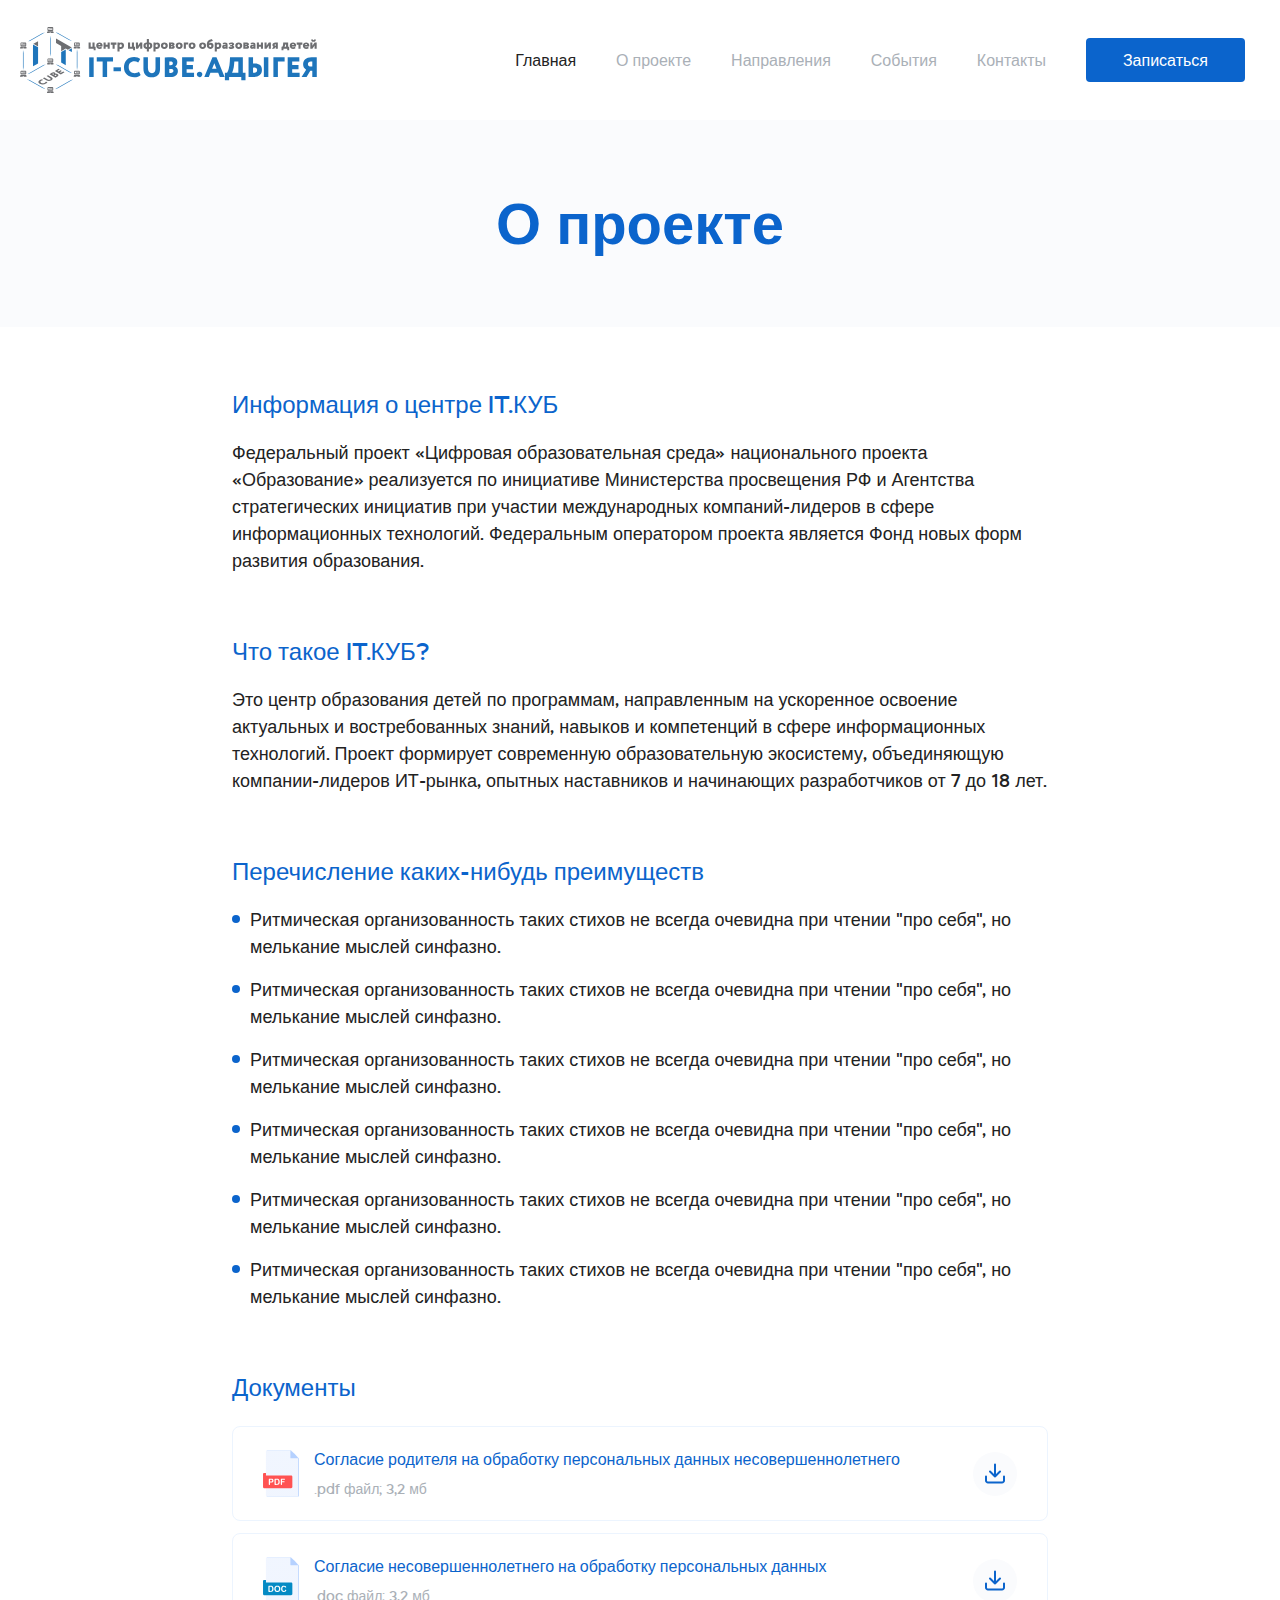
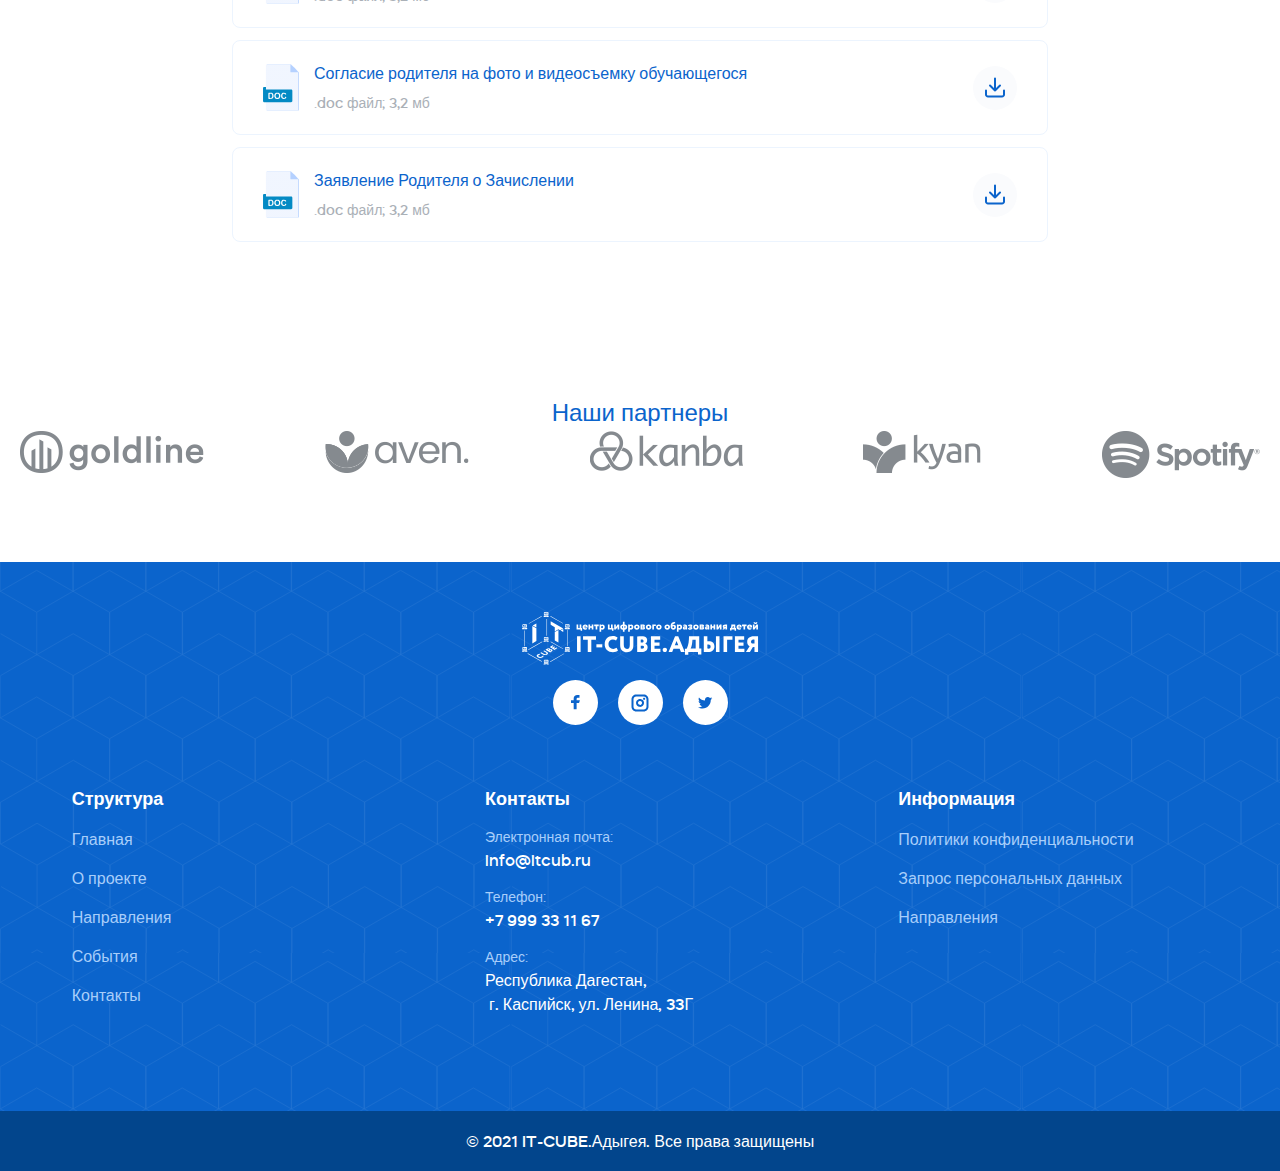
==== commit 43a83a53: "rebuild to dev" ====
--- a/about.html
+++ b/about.html
@@ -1,2 +1,2 @@
-<!-- - title, description, pageClass--><!DOCTYPE html><html lang="ru"><head><meta charset="utf-8"><title>О проекте</title><meta name="description" content=""><meta name="viewport" content="width=device-width, initial-scale=1.0"><script defer src="main.js"></script><link href="main.css" rel="stylesheet"></head><body class="about-page"><div class="wrapper"><header class="header"><div class="_wrapper"><div class="header__content _container"><div class="main-logo _light header__logo _col"><a href="index.html"><img src="assets/img/main-logo.svg" alt="IT-КУБ"></a></div><div class="header__menu menu _col"><div class="menu__icon js-nav-menu-icon"><span></span><span></span></div><div class="menu__nav-wrapper"><nav class="menu__body"><ul class="menu__list"><li class="menu__item _active"><a class="menu__link" href="index.html">Главная</a></li><li class="menu__item"><a class="menu__link" href="about.html">О проекте</a></li><li class="menu__item"><a class="menu__link" href="directions.html">Направления</a></li><li class="menu__item"><a class="menu__link" href="events.html">События</a></li><li class="menu__item"><a class="menu__link" href="contacts.html">Контакты</a></li></ul></nav><button class="btn btn-m js-btn-cta">Записаться</button></div></div></div></div></header><main class="content-wrapper"><h1 class="visually-hidden">О проекте</h1><div class="about__title"><div class="_g-wrapper"><h2 class="title-xl">О проекте</h2></div></div><div class="_g-wrapper"><section class="information"><h2 class="title-m">Информация о центре IT.КУБ</h2><p class="description text-l">Федеральный проект «Цифровая образовательная среда» национального проекта «Образование» реализуется по инициативе Министерства просвещения РФ и Агентства стратегических инициатив при участии международных компаний-лидеров в сфере информационных технологий. Федеральным оператором проекта является Фонд новых форм развития образования.</p></section><section class="about"><h2 class="title-m">Что такое IT.КУБ?</h2><p class="description text-l">Это центр образования детей по программам, направленным на ускоренное освоение актуальных и востребованных знаний, навыков и компетенций в сфере информационных технологий. Проект формирует современную образовательную экосистему, объединяющую компании-лидеров ИТ-рынка, опытных наставников и начинающих разработчиков от 7 до 18 лет.</p></section><section class="advantages"><h2 class="title-m">Перечисление каких-нибудь преимуществ</h2><ul class="advantages__list"><li class="advantages__item"> <p class="description text-l">Ритмическая организованность таких стихов не всегда очевидна при чтении "про себя", но мелькание мыслей синфазно.</p></li><li class="advantages__item"> <p class="description text-l">Ритмическая организованность таких стихов не всегда очевидна при чтении "про себя", но мелькание мыслей синфазно.</p></li><li class="advantages__item"> <p class="description text-l">Ритмическая организованность таких стихов не всегда очевидна при чтении "про себя", но мелькание мыслей синфазно.</p></li><li class="advantages__item"> <p class="description text-l">Ритмическая организованность таких стихов не всегда очевидна при чтении "про себя", но мелькание мыслей синфазно.</p></li><li class="advantages__item"> <p class="description text-l">Ритмическая организованность таких стихов не всегда очевидна при чтении "про себя", но мелькание мыслей синфазно.</p></li><li class="advantages__item"> <p class="description text-l">Ритмическая организованность таких стихов не всегда очевидна при чтении "про себя", но мелькание мыслей синфазно.</p></li></ul></section><section class="documents"><h2 class="title-m">Документы</h2><ul class="documents__list"><li class="documents__item"> <a class="item__link" href="#" download> <div class="link__info"><div class="icon"><img class="icon" src="assets/img/icon-file-pdf.svg" alt="File"></div><div class="info"><h3 class="text-m">Согласие родителя на обработку персональных данных несовершеннолетнего</h3><span class="text-s">.pdf файл; 3,2 мб</span></div></div><div class="link__download"><img src="assets/img/icon-download.svg" alt="Download"></div></a></li><li class="documents__item"> <a class="item__link" href="#" download> <div class="link__info"><div class="icon"><img src="assets/img/icon-file-doc.svg" alt="File"></div><div class="info"><h3 class="text-m">Согласие несовершеннолетнего на обработку персональных данных</h3><span class="text-s"> .doc файл; 3,2 мб</span></div></div><div class="link__download"><img src="assets/img/icon-download.svg" alt="Download"></div></a></li><li class="documents__item"> <a class="item__link" href="#" download> <div class="link__info"><div class="icon"><img src="assets/img/icon-file-doc.svg" alt="File"></div><div class="info"><h3 class="text-m">Согласие родителя на фото и видеосъемку обучающегося</h3><span class="text-s">.doc файл; 3,2 мб</span></div></div><div class="link__download"><img src="assets/img/icon-download.svg" alt="Download"></div></a></li><li class="documents__item"> <a class="item__link" href="#" download> <div class="link__info"><div class="icon"><img src="assets/img/icon-file-doc.svg" alt="File"></div><div class="info"><h3 class="text-m">Заявление Родителя о Зачислении</h3><span class="text-s">.doc файл; 3,2 мб</span></div></div><div class="link__download"><img src="assets/img/icon-download.svg" alt="Download"></div></a></li></ul></section></div><section class="partners"><div class="_wrapper"><div class="partners__content _container"><h2 class="partners__title title-m">Наши партнеры</h2><div class="partners__list-wrapper"><ul class="partners__list"><li class="partners__item"><img class="partners__logo" src="assets/img/logo-goldline.png" alt="Goldline"></li><li class="partners__item"><img class="partners__logo" src="assets/img/logo-aven.png" alt="Aven"></li><li class="partners__item"><img class="partners__logo" src="assets/img/logo-kanba.png" alt="Kanba"></li><li class="partners__item"><img class="partners__logo" src="assets/img/logo-kyan.png" alt="Kyan"></li><li class="partners__item"><img class="partners__logo" src="assets/img/logo-spotify.png" alt="Spotify"></li></ul></div></div></div></section></main><footer class="footer"><div class="_wrapper"><div class="footer__body _container"><div class="brand _col"><div class="main-logo _light footer__logo"><a href="index.html"><img src="assets/img/main-logo-white.svg" alt="IT-КУБ"></a></div><ul class="socials"><li class="socials__item"><a class="socials__link icon-fb" href="#">Facebook</a></li><li class="socials__item"><a class="socials__link icon-ins" href="#">Instagram</a></li><li class="socials__item"><a class="socials__link icon-tw" href="#">Twitter</a></li></ul></div><ul class="footer__list _col"><b class="list__title title-ss">Структура</b><li class="footer__list-item"><a class="footer__link text-m" href="index.html">Главная</a></li><li class="footer__list-item"><a class="footer__link text-m" href="about.html">О проекте</a></li><li class="footer__list-item"><a class="footer__link" href="directions.html">Направления</a></li><li class="footer__list-item"><a class="footer__link" href="events.html">События</a></li><li class="footer__list-item"><a class="footer__link" href="contacts.html">Контакты</a></li></ul><ul class="footer__list _col"><b class="list__title title-ss">Контакты</b><li class="footer__list-item"><p class="footer-item__title text-s">Электронная почта:</p><a class="footer-item__text text-m" href="mailto:info@itcub.ru">info@itcub.ru</a></li><li class="footer__list-item"><p class="footer-item__title text-s">Телефон:</p><a class="footer-item__text text-m" href="+7999331167">+7 999 33 11 67</a></li><li class="footer__list-item"><p class="footer-item__title text-s">Адрес:</p><p class="footer-item__text text-m">Республика Дагестан, <br> +<!-- - title, description, pageClass--><!DOCTYPE html><html lang="ru"><head><meta charset="utf-8"><title>О проекте</title><meta name="description" content=""><meta name="viewport" content="width=device-width, initial-scale=1.0"><script defer src="main.js"></script><link href="main.css" rel="stylesheet"></head><body class="about-page"><div class="wrapper"><header class="header"><div class="_wrapper"><div class="header__content _container"><div class="main-logo _light header__logo _col"><a href="index.html"><img src="assets/img/main-logo.svg" alt="IT-КУБ"></a></div><div class="header__menu menu _col"><div class="menu__icon js-nav-menu-icon"></div><div class="menu__nav-wrapper"><nav class="menu__body"><ul class="menu__list"><li class="menu__item _active"><a class="menu__link" href="index.html">Главная</a></li><li class="menu__item"><a class="menu__link" href="about.html">О проекте</a></li><li class="menu__item"><a class="menu__link" href="directions.html">Направления</a></li><li class="menu__item"><a class="menu__link" href="events.html">События</a></li><li class="menu__item"><a class="menu__link" href="contacts.html">Контакты</a></li></ul></nav><button class="btn btn-m js-btn-cta">Записаться</button></div></div></div></div></header><main class="content-wrapper"><h1 class="visually-hidden">О проекте</h1><div class="about__title"><div class="_g-wrapper"><h2 class="title-xl">О проекте</h2></div></div><div class="_g-wrapper"><section class="information"><h2 class="title-m">Информация о центре IT.КУБ</h2><p class="description text-l">Федеральный проект «Цифровая образовательная среда» национального проекта «Образование» реализуется по инициативе Министерства просвещения РФ и Агентства стратегических инициатив при участии международных компаний-лидеров в сфере информационных технологий. Федеральным оператором проекта является Фонд новых форм развития образования.</p></section><section class="about"><h2 class="title-m">Что такое IT.КУБ?</h2><p class="description text-l">Это центр образования детей по программам, направленным на ускоренное освоение актуальных и востребованных знаний, навыков и компетенций в сфере информационных технологий. Проект формирует современную образовательную экосистему, объединяющую компании-лидеров ИТ-рынка, опытных наставников и начинающих разработчиков от 7 до 18 лет.</p></section><section class="advantages"><h2 class="title-m">Перечисление каких-нибудь преимуществ</h2><ul class="advantages__list"><li class="advantages__item"> <p class="description text-l">Ритмическая организованность таких стихов не всегда очевидна при чтении "про себя", но мелькание мыслей синфазно.</p></li><li class="advantages__item"> <p class="description text-l">Ритмическая организованность таких стихов не всегда очевидна при чтении "про себя", но мелькание мыслей синфазно.</p></li><li class="advantages__item"> <p class="description text-l">Ритмическая организованность таких стихов не всегда очевидна при чтении "про себя", но мелькание мыслей синфазно.</p></li><li class="advantages__item"> <p class="description text-l">Ритмическая организованность таких стихов не всегда очевидна при чтении "про себя", но мелькание мыслей синфазно.</p></li><li class="advantages__item"> <p class="description text-l">Ритмическая организованность таких стихов не всегда очевидна при чтении "про себя", но мелькание мыслей синфазно.</p></li><li class="advantages__item"> <p class="description text-l">Ритмическая организованность таких стихов не всегда очевидна при чтении "про себя", но мелькание мыслей синфазно.</p></li></ul></section><section class="documents"><h2 class="title-m">Документы</h2><ul class="documents__list"><li class="documents__item"> <a class="item__link" href="#" download> <div class="link__info"><div class="icon"><img class="icon" src="assets/img/icon-file-pdf.svg" alt="File"></div><div class="info"><h3 class="text-m">Согласие родителя на обработку персональных данных несовершеннолетнего</h3><span class="text-s">.pdf файл; 3,2 мб</span></div></div><div class="link__download"><img src="assets/img/icon-download.svg" alt="Download"></div></a></li><li class="documents__item"> <a class="item__link" href="#" download> <div class="link__info"><div class="icon"><img src="assets/img/icon-file-doc.svg" alt="File"></div><div class="info"><h3 class="text-m">Согласие несовершеннолетнего на обработку персональных данных</h3><span class="text-s"> .doc файл; 3,2 мб</span></div></div><div class="link__download"><img src="assets/img/icon-download.svg" alt="Download"></div></a></li><li class="documents__item"> <a class="item__link" href="#" download> <div class="link__info"><div class="icon"><img src="assets/img/icon-file-doc.svg" alt="File"></div><div class="info"><h3 class="text-m">Согласие родителя на фото и видеосъемку обучающегося</h3><span class="text-s">.doc файл; 3,2 мб</span></div></div><div class="link__download"><img src="assets/img/icon-download.svg" alt="Download"></div></a></li><li class="documents__item"> <a class="item__link" href="#" download> <div class="link__info"><div class="icon"><img src="assets/img/icon-file-doc.svg" alt="File"></div><div class="info"><h3 class="text-m">Заявление Родителя о Зачислении</h3><span class="text-s">.doc файл; 3,2 мб</span></div></div><div class="link__download"><img src="assets/img/icon-download.svg" alt="Download"></div></a></li></ul></section></div><section class="partners"><div class="_wrapper"><div class="partners__content _container"><h2 class="partners__title title-m">Наши партнеры</h2><div class="partners__list-wrapper"><ul class="partners__list"><li class="partners__item"><img class="partners__logo" src="assets/img/logo-goldline.png" alt="Goldline"></li><li class="partners__item"><img class="partners__logo" src="assets/img/logo-aven.png" alt="Aven"></li><li class="partners__item"><img class="partners__logo" src="assets/img/logo-kanba.png" alt="Kanba"></li><li class="partners__item"><img class="partners__logo" src="assets/img/logo-kyan.png" alt="Kyan"></li><li class="partners__item"><img class="partners__logo" src="assets/img/logo-spotify.png" alt="Spotify"></li></ul></div></div></div></section></main><footer class="footer"><div class="_wrapper"><div class="footer__body _container"><div class="brand _col"><div class="main-logo _light footer__logo"><a href="index.html"><img src="assets/img/main-logo-white.svg" alt="IT-КУБ"></a></div><ul class="socials"><li class="socials__item"><a class="socials__link icon-fb" href="#">Facebook</a></li><li class="socials__item"><a class="socials__link icon-ins" href="#">Instagram</a></li><li class="socials__item"><a class="socials__link icon-tw" href="#">Twitter</a></li></ul></div><ul class="footer__list _col"><b class="list__title title-ss">Структура</b><li class="footer__list-item"><a class="footer__link text-m" href="index.html">Главная</a></li><li class="footer__list-item"><a class="footer__link text-m" href="about.html">О проекте</a></li><li class="footer__list-item"><a class="footer__link" href="directions.html">Направления</a></li><li class="footer__list-item"><a class="footer__link" href="events.html">События</a></li><li class="footer__list-item"><a class="footer__link" href="contacts.html">Контакты</a></li></ul><ul class="footer__list _col"><b class="list__title title-ss">Контакты</b><li class="footer__list-item"><p class="footer-item__title text-s">Электронная почта:</p><a class="footer-item__text text-m" href="mailto:info@itcub.ru">info@itcub.ru</a></li><li class="footer__list-item"><p class="footer-item__title text-s">Телефон:</p><a class="footer-item__text text-m" href="+7999331167">+7 999 33 11 67</a></li><li class="footer__list-item"><p class="footer-item__title text-s">Адрес:</p><p class="footer-item__text text-m">Республика Дагестан, <br>  г. Каспийск, ул. Ленина, 33Г</p></li></ul><ul class="footer__list _col"><b class="list__title title-ss">Информация</b><li class="footer__list-item"><a class="footer__link" href="#">Политики конфиденциальности</a></li><li class="footer__list-item"><a class="footer__link" href="#">Запрос персональных данных</a></li><li class="footer__list-item"><a class="footer__link" href="#">Направления</a></li></ul></div></div><div class="footer__copyright"><p>© 2021 IT-CUBE.Адыгея. Все права защищены</p></div></footer></div></body></html>--- a/main.css
+++ b/main.css
@@ -208,6 +208,19 @@
 .text-s {
   font-weight: 400;
   font-size: var(--global-text-fontSize-s);
+}
+@media ( max-width: 632px ) {
+  .title-xl {
+    font-size: var(--global-heading-fontSize-xm);
+  }
+
+  .title-xm {
+    font-size: var(--global-heading-fontSize-xs);
+  }
+
+  .title-xs {
+    font-size: var(--global-heading-fontSize-l);
+  }
 }
 /* Document
  * ========================================================================== */
@@ -584,6 +597,9 @@
   font-family: 'mazzardh_medium', Arial, Helvetica, sans-serif;
   color: var(--global-dark-800-color);
 }
+body {
+  margin-top: 120px;
+}
 .card_lifted {
   overflow: hidden;
   border-radius: 8px;
@@ -702,8 +718,63 @@
     --width: var(--width-desktop);
   }
 }
-.popup__content._container {
-  min-width: 580px;
+.popup-subscribe {
+  display: none;
+  position: fixed;
+  top: 0;
+  left: 0;
+  width: 100vw;
+  height: 100vh;
+  background-color: #ffffff;
+  z-index: var(--global-z-popup);
+}
+.popup-wrapper {
+  position: absolute;
+  position: absolute;
+  top: 50%;
+  left: 50%;
+  transform: translate(-50%, -50%);
+}
+.popup__content {
+  width: 485px;
+  padding: calc(var(--global-grid-gutter) * 3);
+  position: relative;
+}
+.input-group {
+}
+.form-input {
+  border: none;
+  width: 100%;
+}
+.popup__close {
+  font-size: 0;
+  position: absolute;
+  right: 10px;
+  top: 10px;
+  width: 40px;
+  height: 40px;
+  cursor: pointer;
+  border: none;
+  background: transparent;
+  transition: all 0.3s ease-in-out;
+}
+.popup__close::before,
+.popup__close::after {
+  content: '';
+  display: block;
+  position: absolute;
+  right: 0;
+  width: 30px;
+  height: 2px;
+  background-color: var(--global-grey-900-color);
+  transition: all 0.3s ease-in-out;
+  transform-origin: center;
+}
+.popup__close::after {
+  transform: rotate(-45deg);
+}
+.popup__close::before {
+  transform: rotate(45deg);
 }
 /* CSS utils */
 .visually-hidden {
@@ -734,6 +805,7 @@
   border: none;
   border-radius: 4px;
   cursor: pointer;
+  text-align: center;
 }
 .btn:hover, .btn:focus {
   background-color: var(--global-blue-900-color);
@@ -765,7 +837,16 @@
 a.btn {
   text-decoration: none;
 }
+.btn._fw {
+  width: 100%;
+}
 .header {
+  background-color: #ffffff;
+  position: absolute;
+  left: 0;
+  top: 0;
+  width: 100%;
+  z-index: var(--global-z-header);
   padding-top: 27px;
   padding-bottom: 27px}
 .header__content {
@@ -786,7 +867,7 @@
   position: relative;
   flex-shrink: 0;
   flex-grow: 1;
-  padding-right: 0px;
+  /* padding-right: 0px; */
 }
 .menu__list,
 .menu__nav-wrapper {
@@ -865,10 +946,14 @@
     opacity: 0;
     transition: opacity 0.5s ease-in-out;
   }
+  .menu__nav-wrapper .btn {
+    margin-left: 0;
+  }
 
   .menu__nav-wrapper._active {
     display: flex;
     opacity: 1;
+    margin-top: 50px;
   }
 
   .menu__list,
@@ -879,6 +964,7 @@
 
   .header__menu {
     --width: 12;
+    /* height: 0; */
   }
 
   .menu__item {
@@ -894,6 +980,10 @@
 @media (max-width: 425px) {
   .main-logo img {
     max-width: 80%;
+  }
+
+  .btn {
+    min-width: 100%;
   }
 }
 .footer {
@@ -1028,14 +1118,15 @@
 }
 .hero__description {
   --width: 6;
-  min-width: 603px;
+  min-width: 523px;
   padding-top: 77px;
-  padding-right: 80px;
+  padding-right: 0;
   padding-bottom: 77px;
   padding-left: 80px}
 .hero__image-container {
   position: relative;
   display: flex;
+  margin-left: auto;
   justify-content: center;
   padding-top: 60px;
   padding-right: 64px;
@@ -1078,6 +1169,36 @@
   --width-tablet: 4;
   --width-desktop: 6;
 }
+/* Media queries */
+@media ( max-width: 1116px) {
+  .hero__description {
+    padding-right: 80px;
+    --width: 12;
+    min-width: 523px;
+  }
+
+  .hero__image-container {
+    /* --width-tablet: 4; */
+    /* --width-tablet: 30; */
+    --width: 12;
+    order: -1;
+  }
+}
+@media ( max-width: 632px ) {
+  .hero__description {
+    padding-right: 0;
+    padding-left: 0;
+    /* padding-bottom: 0; */
+    max-width: unset;
+    min-width: 305px;
+  }
+
+  .hero__image-container {
+    padding-right: 0;
+    --width: 12;
+    order: -1;
+  }
+}
 .partners ul {
   margin-top: 0;
   margin-bottom: 0;
@@ -1273,10 +1394,11 @@
   padding-left: 36px;
 }
 .questions__item {
-  --width-mobile: 12;
-  --width-tablet: 4;
+  --width-mobile: 8;
+  --width-tablet: 6;
+  --width-desktop: 4;
   /* position: relative; */
-  min-height: 393px;
+  min-height: 429px;
   background-image: url(8d00e93fe361b157567e.svg);
   background-repeat: no-repeat;
   background-size: 100% 100%;
@@ -1324,6 +1446,90 @@
   padding-right: 78px;
   padding-left: 78px;
 }
+@media (max-width: 1343px) {
+  .for-whom__list::after {
+    right: -19px;
+    bottom: -60px;
+  }
+}
+@media (max-width: 1227px) {
+  .for-whom__list {
+    justify-content: center;
+  }
+
+  .questions__item {
+    --width: 5;
+  }
+}
+@media (max-width: 956px) {
+  .questions__item {
+    --width: 6;
+    min-height: 400px;
+
+  }
+
+  .for-whom__cta {
+    flex-direction: column;
+    padding-left: 110px;
+  }
+  .cta__text {
+    margin-bottom: calc(var(--global-grid-gutter) * 2);
+    padding-right: 0;
+  }
+}
+@media (max-width: 832px) {
+  .questions__item {
+    --width: 7;
+    min-height: 422px;
+  }
+
+  .for-whom__cta {
+    margin-top: 110px;
+  }
+}
+@media (max-width: 728px) {
+  .questions__item {
+    --width: 10;
+    min-height: 496px;
+
+  }
+}
+@media (max-width: 631px) {
+  .questions__item {
+    --width: 10;
+    min-height: 496px;
+  }
+}
+@media (max-width: 600px) {
+  .for-whom__cta {
+    padding-left: 80px;
+  }
+
+  .for-whom__cta::before {
+    top: -67px;
+  }
+
+  .cta__text {
+    font-size: var(--global-heading-fontSize-m);
+  }
+}
+@media (max-width: 561px) {
+  .questions__item {
+    --width: 12;
+    min-height: 483px;
+  }
+}
+@media (max-width: 464px) {
+  .questions__item {
+    min-height: 420px;
+  }
+}
+@media (max-width: 424px) {
+  .question__wrapper {
+    padding-right: 40px;
+    padding-left: 26px;
+  }
+}
 .events {
   padding-top: 100px;
   padding-bottom: 100px}
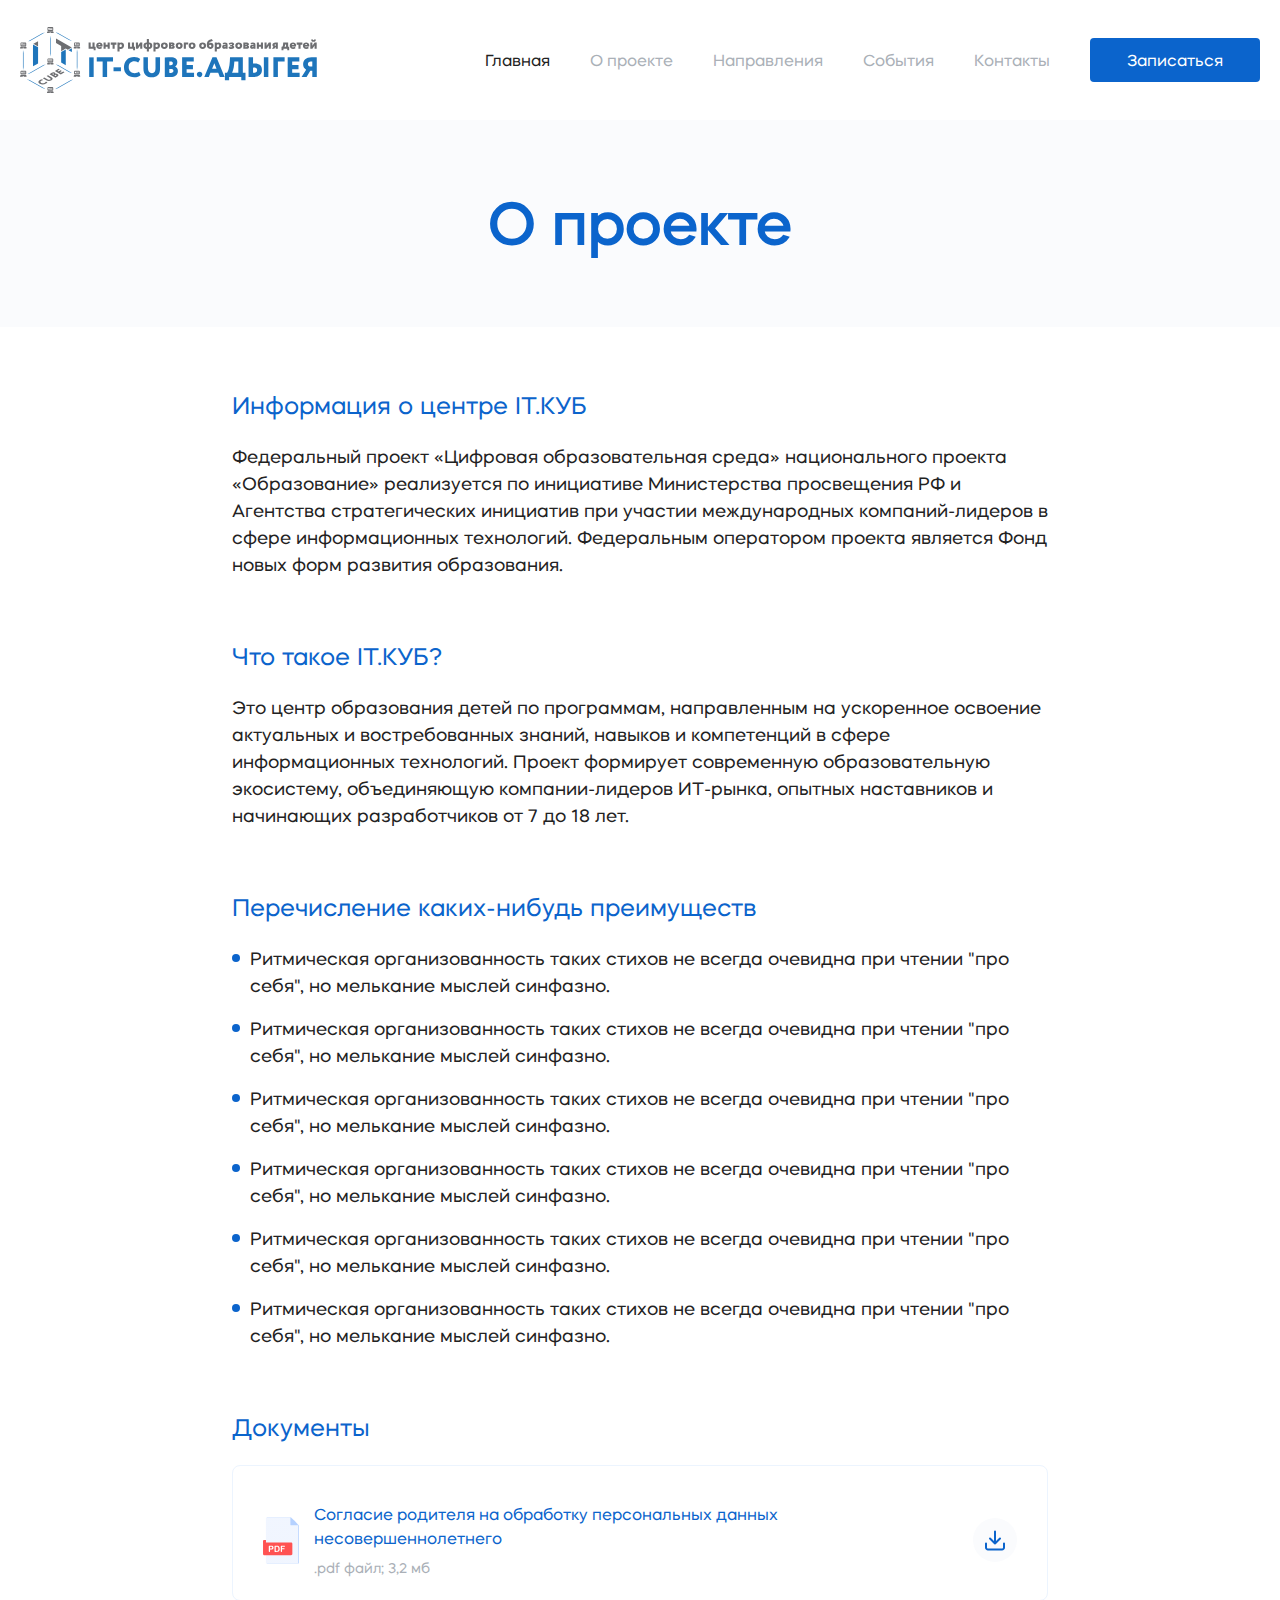
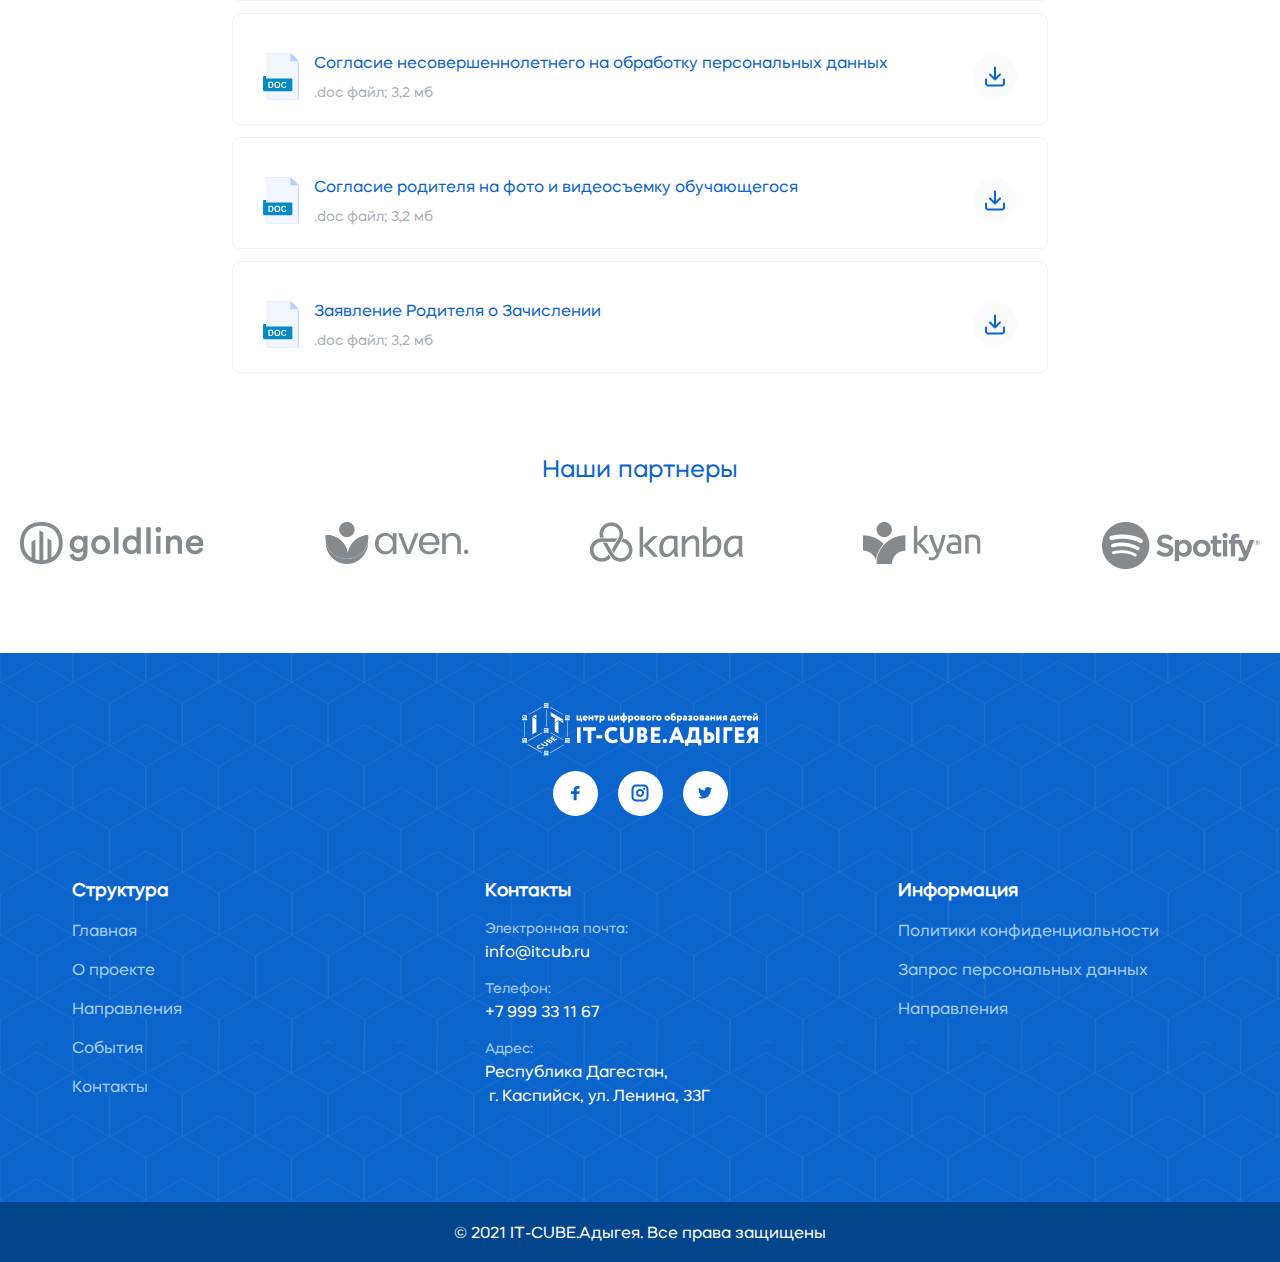
==== commit 5fad7577: "rebuild" ====
--- a/about.html
+++ b/about.html
@@ -1,2 +1,2 @@
-<!-- - title, description, pageClass--><!DOCTYPE html><html lang="ru"><head><meta charset="utf-8"><title>О проекте</title><meta name="description" content=""><meta name="viewport" content="width=device-width, initial-scale=1.0"><script defer src="main.js"></script><link href="main.css" rel="stylesheet"></head><body class="about-page"><div class="wrapper"><header class="header"><div class="_wrapper"><div class="header__content _container"><div class="main-logo _light header__logo _col"><a href="index.html"><img src="assets/img/main-logo.svg" alt="IT-КУБ"></a></div><div class="header__menu menu _col"><div class="menu__icon js-nav-menu-icon"></div><div class="menu__nav-wrapper"><nav class="menu__body"><ul class="menu__list"><li class="menu__item _active"><a class="menu__link" href="index.html">Главная</a></li><li class="menu__item"><a class="menu__link" href="about.html">О проекте</a></li><li class="menu__item"><a class="menu__link" href="directions.html">Направления</a></li><li class="menu__item"><a class="menu__link" href="events.html">События</a></li><li class="menu__item"><a class="menu__link" href="contacts.html">Контакты</a></li></ul></nav><button class="btn btn-m js-btn-cta">Записаться</button></div></div></div></div></header><main class="content-wrapper"><h1 class="visually-hidden">О проекте</h1><div class="about__title"><div class="_g-wrapper"><h2 class="title-xl">О проекте</h2></div></div><div class="_g-wrapper"><section class="information"><h2 class="title-m">Информация о центре IT.КУБ</h2><p class="description text-l">Федеральный проект «Цифровая образовательная среда» национального проекта «Образование» реализуется по инициативе Министерства просвещения РФ и Агентства стратегических инициатив при участии международных компаний-лидеров в сфере информационных технологий. Федеральным оператором проекта является Фонд новых форм развития образования.</p></section><section class="about"><h2 class="title-m">Что такое IT.КУБ?</h2><p class="description text-l">Это центр образования детей по программам, направленным на ускоренное освоение актуальных и востребованных знаний, навыков и компетенций в сфере информационных технологий. Проект формирует современную образовательную экосистему, объединяющую компании-лидеров ИТ-рынка, опытных наставников и начинающих разработчиков от 7 до 18 лет.</p></section><section class="advantages"><h2 class="title-m">Перечисление каких-нибудь преимуществ</h2><ul class="advantages__list"><li class="advantages__item"> <p class="description text-l">Ритмическая организованность таких стихов не всегда очевидна при чтении "про себя", но мелькание мыслей синфазно.</p></li><li class="advantages__item"> <p class="description text-l">Ритмическая организованность таких стихов не всегда очевидна при чтении "про себя", но мелькание мыслей синфазно.</p></li><li class="advantages__item"> <p class="description text-l">Ритмическая организованность таких стихов не всегда очевидна при чтении "про себя", но мелькание мыслей синфазно.</p></li><li class="advantages__item"> <p class="description text-l">Ритмическая организованность таких стихов не всегда очевидна при чтении "про себя", но мелькание мыслей синфазно.</p></li><li class="advantages__item"> <p class="description text-l">Ритмическая организованность таких стихов не всегда очевидна при чтении "про себя", но мелькание мыслей синфазно.</p></li><li class="advantages__item"> <p class="description text-l">Ритмическая организованность таких стихов не всегда очевидна при чтении "про себя", но мелькание мыслей синфазно.</p></li></ul></section><section class="documents"><h2 class="title-m">Документы</h2><ul class="documents__list"><li class="documents__item"> <a class="item__link" href="#" download> <div class="link__info"><div class="icon"><img class="icon" src="assets/img/icon-file-pdf.svg" alt="File"></div><div class="info"><h3 class="text-m">Согласие родителя на обработку персональных данных несовершеннолетнего</h3><span class="text-s">.pdf файл; 3,2 мб</span></div></div><div class="link__download"><img src="assets/img/icon-download.svg" alt="Download"></div></a></li><li class="documents__item"> <a class="item__link" href="#" download> <div class="link__info"><div class="icon"><img src="assets/img/icon-file-doc.svg" alt="File"></div><div class="info"><h3 class="text-m">Согласие несовершеннолетнего на обработку персональных данных</h3><span class="text-s"> .doc файл; 3,2 мб</span></div></div><div class="link__download"><img src="assets/img/icon-download.svg" alt="Download"></div></a></li><li class="documents__item"> <a class="item__link" href="#" download> <div class="link__info"><div class="icon"><img src="assets/img/icon-file-doc.svg" alt="File"></div><div class="info"><h3 class="text-m">Согласие родителя на фото и видеосъемку обучающегося</h3><span class="text-s">.doc файл; 3,2 мб</span></div></div><div class="link__download"><img src="assets/img/icon-download.svg" alt="Download"></div></a></li><li class="documents__item"> <a class="item__link" href="#" download> <div class="link__info"><div class="icon"><img src="assets/img/icon-file-doc.svg" alt="File"></div><div class="info"><h3 class="text-m">Заявление Родителя о Зачислении</h3><span class="text-s">.doc файл; 3,2 мб</span></div></div><div class="link__download"><img src="assets/img/icon-download.svg" alt="Download"></div></a></li></ul></section></div><section class="partners"><div class="_wrapper"><div class="partners__content _container"><h2 class="partners__title title-m">Наши партнеры</h2><div class="partners__list-wrapper"><ul class="partners__list"><li class="partners__item"><img class="partners__logo" src="assets/img/logo-goldline.png" alt="Goldline"></li><li class="partners__item"><img class="partners__logo" src="assets/img/logo-aven.png" alt="Aven"></li><li class="partners__item"><img class="partners__logo" src="assets/img/logo-kanba.png" alt="Kanba"></li><li class="partners__item"><img class="partners__logo" src="assets/img/logo-kyan.png" alt="Kyan"></li><li class="partners__item"><img class="partners__logo" src="assets/img/logo-spotify.png" alt="Spotify"></li></ul></div></div></div></section></main><footer class="footer"><div class="_wrapper"><div class="footer__body _container"><div class="brand _col"><div class="main-logo _light footer__logo"><a href="index.html"><img src="assets/img/main-logo-white.svg" alt="IT-КУБ"></a></div><ul class="socials"><li class="socials__item"><a class="socials__link icon-fb" href="#">Facebook</a></li><li class="socials__item"><a class="socials__link icon-ins" href="#">Instagram</a></li><li class="socials__item"><a class="socials__link icon-tw" href="#">Twitter</a></li></ul></div><ul class="footer__list _col"><b class="list__title title-ss">Структура</b><li class="footer__list-item"><a class="footer__link text-m" href="index.html">Главная</a></li><li class="footer__list-item"><a class="footer__link text-m" href="about.html">О проекте</a></li><li class="footer__list-item"><a class="footer__link" href="directions.html">Направления</a></li><li class="footer__list-item"><a class="footer__link" href="events.html">События</a></li><li class="footer__list-item"><a class="footer__link" href="contacts.html">Контакты</a></li></ul><ul class="footer__list _col"><b class="list__title title-ss">Контакты</b><li class="footer__list-item"><p class="footer-item__title text-s">Электронная почта:</p><a class="footer-item__text text-m" href="mailto:info@itcub.ru">info@itcub.ru</a></li><li class="footer__list-item"><p class="footer-item__title text-s">Телефон:</p><a class="footer-item__text text-m" href="+7999331167">+7 999 33 11 67</a></li><li class="footer__list-item"><p class="footer-item__title text-s">Адрес:</p><p class="footer-item__text text-m">Республика Дагестан, <br> -г. Каспийск, ул. Ленина, 33Г</p></li></ul><ul class="footer__list _col"><b class="list__title title-ss">Информация</b><li class="footer__list-item"><a class="footer__link" href="#">Политики конфиденциальности</a></li><li class="footer__list-item"><a class="footer__link" href="#">Запрос персональных данных</a></li><li class="footer__list-item"><a class="footer__link" href="#">Направления</a></li></ul></div></div><div class="footer__copyright"><p>© 2021 IT-CUBE.Адыгея. Все права защищены</p></div></footer></div></body></html>+<!doctype html><html lang="ru"><head><meta charset="utf-8"><title>О проекте</title><meta name="description" content=""><meta name="viewport" content="width=device-width,initial-scale=1"><script defer="defer" src="main.js"></script><link href="main.css" rel="stylesheet"></head><body class="about-page"><div class="wrapper"><header class="header"><div class="_wrapper"><div class="header__content _container"><div class="main-logo _light header__logo _col"><a href="index.html"><img src="assets/img/main-logo.svg" alt="IT-КУБ"></a></div><div class="header__menu menu _col"><div class="menu__icon js-nav-menu-icon"></div><div class="menu__nav-wrapper"><nav class="menu__body"><ul class="menu__list"><li class="menu__item _active"><a class="menu__link" href="index.html">Главная</a></li><li class="menu__item"><a class="menu__link" href="about.html">О проекте</a></li><li class="menu__item"><a class="menu__link" href="directions.html">Направления</a></li><li class="menu__item"><a class="menu__link" href="events.html">События</a></li><li class="menu__item"><a class="menu__link" href="contacts.html">Контакты</a></li></ul></nav><button class="btn btn-m js-btn-cta">Записаться</button></div></div></div></div></header><main class="content-wrapper"><h1 class="visually-hidden">О проекте</h1><div class="about__title"><div class="_g-wrapper"><h2 class="title-xl">О проекте</h2></div></div><div class="article-page"><div class="_g-wrapper"><section class="information"><h2 class="title-m">Информация о центре IT.КУБ</h2><p class="description text-l">Федеральный проект «Цифровая образовательная среда» национального проекта «Образование» реализуется по инициативе Министерства просвещения РФ и Агентства стратегических инициатив при участии международных компаний-лидеров в сфере информационных технологий. Федеральным оператором проекта является Фонд новых форм развития образования.</p></section><section class="about"><h2 class="title-m">Что такое IT.КУБ?</h2><p class="description text-l">Это центр образования детей по программам, направленным на ускоренное освоение актуальных и востребованных знаний, навыков и компетенций в сфере информационных технологий. Проект формирует современную образовательную экосистему, объединяющую компании-лидеров ИТ-рынка, опытных наставников и начинающих разработчиков от 7 до 18 лет.</p></section><section class="advantages"><h2 class="title-m">Перечисление каких-нибудь преимуществ</h2><ul class="advantages__list"><li class="advantages__item"><p class="description text-l">Ритмическая организованность таких стихов не всегда очевидна при чтении "про себя", но мелькание мыслей синфазно.</p></li><li class="advantages__item"><p class="description text-l">Ритмическая организованность таких стихов не всегда очевидна при чтении "про себя", но мелькание мыслей синфазно.</p></li><li class="advantages__item"><p class="description text-l">Ритмическая организованность таких стихов не всегда очевидна при чтении "про себя", но мелькание мыслей синфазно.</p></li><li class="advantages__item"><p class="description text-l">Ритмическая организованность таких стихов не всегда очевидна при чтении "про себя", но мелькание мыслей синфазно.</p></li><li class="advantages__item"><p class="description text-l">Ритмическая организованность таких стихов не всегда очевидна при чтении "про себя", но мелькание мыслей синфазно.</p></li><li class="advantages__item"><p class="description text-l">Ритмическая организованность таких стихов не всегда очевидна при чтении "про себя", но мелькание мыслей синфазно.</p></li></ul></section><section class="documents"><h2 class="title-m">Документы</h2><ul class="documents__list"><li class="documents__item"><a class="item__link" href="#" download><div class="link__info"><div class="icon"><img class="icon" src="assets/img/icon-file-pdf.svg" alt="File"></div><div class="info"><h3 class="text-m">Согласие родителя на обработку персональных данных несовершеннолетнего</h3><span class="text-s">.pdf файл; 3,2 мб</span></div></div><div class="link__download"><img src="assets/img/icon-download.svg" alt="Download"></div></a></li><li class="documents__item"><a class="item__link" href="#" download><div class="link__info"><div class="icon"><img src="assets/img/icon-file-doc.svg" alt="File"></div><div class="info"><h3 class="text-m">Согласие несовершеннолетнего на обработку персональных данных</h3><span class="text-s">.doc файл; 3,2 мб</span></div></div><div class="link__download"><img src="assets/img/icon-download.svg" alt="Download"></div></a></li><li class="documents__item"><a class="item__link" href="#" download><div class="link__info"><div class="icon"><img src="assets/img/icon-file-doc.svg" alt="File"></div><div class="info"><h3 class="text-m">Согласие родителя на фото и видеосъемку обучающегося</h3><span class="text-s">.doc файл; 3,2 мб</span></div></div><div class="link__download"><img src="assets/img/icon-download.svg" alt="Download"></div></a></li><li class="documents__item"><a class="item__link" href="#" download><div class="link__info"><div class="icon"><img src="assets/img/icon-file-doc.svg" alt="File"></div><div class="info"><h3 class="text-m">Заявление Родителя о Зачислении</h3><span class="text-s">.doc файл; 3,2 мб</span></div></div><div class="link__download"><img src="assets/img/icon-download.svg" alt="Download"></div></a></li></ul></section></div></div><section class="partners"><div class="_wrapper"><div class="partners__content _container"><h2 class="partners__title title-m">Наши партнеры</h2><div class="partners__list-wrapper"><ul class="partners__list"><li class="partners__item"><img class="partners__logo" src="assets/img/logo-goldline.png" alt="Goldline"></li><li class="partners__item"><img class="partners__logo" src="assets/img/logo-aven.png" alt="Aven"></li><li class="partners__item"><img class="partners__logo" src="assets/img/logo-kanba.png" alt="Kanba"></li><li class="partners__item"><img class="partners__logo" src="assets/img/logo-kyan.png" alt="Kyan"></li><li class="partners__item"><img class="partners__logo" src="assets/img/logo-spotify.png" alt="Spotify"></li></ul></div></div></div></section></main></div><section class="popup-subscribe"><div class="popup__overlay"></div><div class="popup-wrapper"><div class="popup__content"><h2 class="popup__title title-l">Запись на обучение</h2><form class="subscribe-form" action="https://echo.htmlacademy.ru/" method="POST"><div class="input-group"><label class="text-m" for="full-name">ФИО ребенка*</label><input class="form-input" name="full-name" placeholder="Иванов Иван Иванович"></div><div class="input-group"><label class="text-m" for="parent-full-name">ФИО родителя или законного представителя*</label><input class="form-input" name="parent-full-name" placeholder="Введите ФИО родителя"></div><div class="input-group"><label class="text-m" for="phone">Номер телефона*</label><input class="form-input" type="phone" name="phone" placeholder="+7(000) 000 00 00"></div><div class="input-group"><label class="text-m" for="address">Адрес*</label><input class="form-input" name="address" placeholder="Введите адрес"></div><button class="popup__close js-popup-close" arial-label="Закрыть форму">Закрыть форму</button><button class="btn _fw" type="submit">Отправить заявку</button></form></div></div></section><footer class="footer"><div class="_wrapper"><div class="footer__body _container"><div class="brand _col"><div class="main-logo _light footer__logo"><a href="index.html"><img src="assets/img/main-logo-white.svg" alt="IT-КУБ"></a></div><ul class="socials"><li class="socials__item"><a class="socials__link icon-fb" href="#">Facebook</a></li><li class="socials__item"><a class="socials__link icon-ins" href="#">Instagram</a></li><li class="socials__item"><a class="socials__link icon-tw" href="#">Twitter</a></li></ul></div><ul class="footer__list _col"><b class="list__title title-ss">Структура</b><li class="footer__list-item"><a class="footer__link text-m" href="index.html">Главная</a></li><li class="footer__list-item"><a class="footer__link text-m" href="about.html">О проекте</a></li><li class="footer__list-item"><a class="footer__link" href="directions.html">Направления</a></li><li class="footer__list-item"><a class="footer__link" href="events.html">События</a></li><li class="footer__list-item"><a class="footer__link" href="contacts.html">Контакты</a></li></ul><ul class="footer__list _col"><b class="list__title title-ss">Контакты</b><li class="footer__list-item"><p class="footer-item__title text-s">Электронная почта:</p><a class="footer-item__text text-m" href="mailto:info@itcub.ru">info@itcub.ru</a></li><li class="footer__list-item"><p class="footer-item__title text-s">Телефон:</p><a class="footer-item__text text-m" href="+7999331167">+7 999 33 11 67</a></li><li class="footer__list-item"><p class="footer-item__title text-s">Адрес:</p><p class="footer-item__text text-m">Республика Дагестан,<br> +г. Каспийск, ул. Ленина, 33Г</p></li></ul><ul class="footer__list _col"><b class="list__title title-ss">Информация</b><li class="footer__list-item"><a class="footer__link" href="#">Политики конфиденциальности</a></li><li class="footer__list-item"><a class="footer__link" href="#">Запрос персональных данных</a></li><li class="footer__list-item"><a class="footer__link" href="#">Направления</a></li></ul></div></div><div class="footer__copyright"><p>© 2021 IT-CUBE.Адыгея. Все права защищены</p></div></footer></body></html>--- a/main.css
+++ b/main.css
@@ -11,6 +11,7 @@
   --global-dark-800-color: #222222;
   --global-grey-900-color: #AAB0B7;
   --global-color-white-900: #FFFFFF;
+  --global-color-white-800: #FAFBFD;
 
   /* Spacings: */
   --global-container-width: 1290px;
@@ -39,137 +40,46 @@
   --global-z-popup: calc(var(--global-z-burger) + 1);
 
 }
+/*! Generated by Font Squirrel (https://www.fontsquirrel.com) on July 3, 2021 */
 @font-face {
-    font-family: 'mazzardh_black';
-    src: url(860e66c3420b64a426bd.eot);
-    src: url(860e66c3420b64a426bd.eot?#iefix) format('embedded-opentype'),
-         url(5ece0452702287ab4200.woff2) format('woff2'),
-         url(6a5e661e5ffbd345399e.woff) format('woff'),
-         url(688e73b267d9b36bc173.ttf) format('truetype');
+    font-family: 'mazzardh_italic';
+    src: url(assets/021d540b503e72ab01d6.eot);
+    src: url(assets/021d540b503e72ab01d6.eot?#iefix) format('embedded-opentype'),
+         url(assets/3d856c58a69bd18e8ffe.woff2) format('woff2'),
+         url(assets/da3d95d78a7f7a7b450e.woff) format('woff'),
+         url(assets/eb1f43b11d8db8b4acd4.ttf) format('truetype');
     font-weight: normal;
     font-style: normal;
-
 }
 @font-face {
-    font-family: 'mazzardh_black_italic';
-    src: url(a9254e60c5d308b83bc5.eot);
-    src: url(a9254e60c5d308b83bc5.eot?#iefix) format('embedded-opentype'),
-         url(01df0f7b496f285034a9.woff2) format('woff2'),
-         url(d78620a2cd22c039c6fe.woff) format('woff'),
-         url(eedec28d0bbb9f8ce942.ttf) format('truetype');
+    font-family: 'mazzardh_medium';
+    src: url(assets/ceda8b31c7894756cf5d.eot);
+    src: url(assets/ceda8b31c7894756cf5d.eot?#iefix) format('embedded-opentype'),
+         url(assets/72cc7f044d671deb2069.woff2) format('woff2'),
+         url(assets/c688fe0b2f0c0d4d56af.woff) format('woff'),
+         url(assets/8ff9449d05f31f9b37f4.ttf) format('truetype');
     font-weight: normal;
     font-style: normal;
-
 }
 @font-face {
-    font-family: 'mazzardh_bold';
-    src: url(4ed6154f2664ec831125.eot);
-    src: url(4ed6154f2664ec831125.eot?#iefix) format('embedded-opentype'),
-         url(4991efad95bb8d058410.woff2) format('woff2'),
-         url(43011e36ba3d1fa43cdc.woff) format('woff'),
-         url(ed2d6812d9953ccf83e4.ttf) format('truetype');
+    font-family: 'mazzardh_regular';
+    src: url(assets/e794fab308f8c34f821f.eot);
+    src: url(assets/e794fab308f8c34f821f.eot?#iefix) format('embedded-opentype'),
+         url(assets/e02b6368c207198bbc04.woff2) format('woff2'),
+         url(assets/ebc1e684cac327705bf5.woff) format('woff'),
+         url(assets/85a34b30d71b6b464dca.ttf) format('truetype');
     font-weight: normal;
     font-style: normal;
-
 }
 @font-face {
-    font-family: 'mazzardh_bold_italic';
-    src: url(33713cafdaf5d4533b76.eot);
-    src: url(33713cafdaf5d4533b76.eot?#iefix) format('embedded-opentype'),
-         url(db5e5aa11ab7f18c9d24.woff2) format('woff2'),
-         url(2ce924cd8eeb7e95fd2f.woff) format('woff'),
-         url(0546b8e0eaf7a3c42165.ttf) format('truetype');
+    font-family: 'mazzardh_semibold';
+    src: url(assets/1aed77bf8c9da9e88c15.eot);
+    src: url(assets/1aed77bf8c9da9e88c15.eot?#iefix) format('embedded-opentype'),
+         url(assets/19f89f43eac44917a54b.woff2) format('woff2'),
+         url(assets/c4e4381ce0fa1ce90415.woff) format('woff'),
+         url(assets/7ecd18a8421155f7ac55.ttf) format('truetype');
     font-weight: normal;
     font-style: normal;
-
-}
-@font-face {
-    font-family: 'mazzardh_extrabold';
-    src: url(627131efe59cee76129f.eot);
-    src: url(627131efe59cee76129f.eot?#iefix) format('embedded-opentype'),
-         url(552db41b71c8db943872.woff2) format('woff2'),
-         url(e0b748f51ac700287168.woff) format('woff'),
-         url(3a90fa70193cb0157883.ttf) format('truetype');
-    font-weight: normal;
-    font-style: normal;
-
-}
-@font-face {
-    font-family: 'mazzardh_extrabold_italic';
-    src: url(cff41bdad8ecba789226.eot);
-    src: url(cff41bdad8ecba789226.eot?#iefix) format('embedded-opentype'),
-         url(7a46ae9787772b4bada5.woff2) format('woff2'),
-         url(0b8432a73981b0cc8e6c.woff) format('woff'),
-         url(d01b5717c1ea15152e8e.ttf) format('truetype');
-    font-weight: normal;
-    font-style: normal;
-
-}
-@font-face {
-    font-family: 'mazzardh_extralight';
-    src: url(8433d0dc64b8cefd02c6.eot);
-    src: url(8433d0dc64b8cefd02c6.eot?#iefix) format('embedded-opentype'),
-         url(5bb66049775e9f021257.woff2) format('woff2'),
-         url(019c09bdd970d13758f3.woff) format('woff'),
-         url(e8d7423bb5cdc0516d47.ttf) format('truetype');
-    font-weight: normal;
-    font-style: normal;
-
-}
-@font-face {
-    font-family: 'mazzardh_extralight_italic';
-    src: url(d55730f680c31403b6ce.eot);
-    src: url(d55730f680c31403b6ce.eot?#iefix) format('embedded-opentype'),
-         url(43fb9029771176f10bcd.woff2) format('woff2'),
-         url(73ebd5ee1857b3144e0f.woff) format('woff'),
-         url(0467e0b65f2758fbbc58.ttf) format('truetype');
-    font-weight: normal;
-    font-style: normal;
-
-}
-@font-face {
-    font-family: 'mazzardh_italic';
-    src: url(6ccf029e92ca4a2474f7.eot);
-    src: url(6ccf029e92ca4a2474f7.eot?#iefix) format('embedded-opentype'),
-         url(e308fd8b3be20997e8ce.woff2) format('woff2'),
-         url(dd4fe8c6b73979f001e5.woff) format('woff'),
-         url(a5c75a4ce9471033bd4e.ttf) format('truetype');
-    font-weight: normal;
-    font-style: normal;
-
-}
-@font-face {
-    font-family: 'mazzardh_light';
-    src: url(67ead8ef007c7f33badb.eot);
-    src: url(67ead8ef007c7f33badb.eot?#iefix) format('embedded-opentype'),
-         url(768eee7831ac37d2c744.woff2) format('woff2'),
-         url(cbb8b8630a17ed080c52.woff) format('woff'),
-         url(647f4b49406e8d6e202c.ttf) format('truetype');
-    font-weight: normal;
-    font-style: normal;
-
-}
-@font-face {
-    font-family: 'mazzardh_light_italic';
-    src: url(8b1329128586b38ec6cf.eot);
-    src: url(8b1329128586b38ec6cf.eot?#iefix) format('embedded-opentype'),
-         url(d96ac43f7f0d1df2b9cd.woff2) format('woff2'),
-         url(9a85a9486254678abef9.woff) format('woff'),
-         url(4a344f237932d87cbb15.ttf) format('truetype');
-    font-weight: normal;
-    font-style: normal;
-
-}
-@font-face {
-    font-family: 'mazzardh_medium';
-    src: url(9312fd196294b28736c4.eot);
-    src: url(9312fd196294b28736c4.eot?#iefix) format('embedded-opentype'),
-         url(555bce24b3d05362d879.woff2) format('woff2'),
-         url(b35ce4a523792a5d9d29.woff) format('woff'),
-         url(0c1f7a793ccdaf4ff096.ttf) format('truetype');
-    font-weight: normal;
-    font-style: normal;
-
 }
 .title-xl {
   font-size: var(--global-heading-fontSize);
@@ -594,11 +504,14 @@
   position: absolute;
 }
 html {
-  font-family: 'mazzardh_medium', Arial, Helvetica, sans-serif;
+  font-family: 'mazzardh_regular', Arial, Helvetica, sans-serif;
   color: var(--global-dark-800-color);
 }
 body {
   margin-top: 120px;
+}
+body > .wrapper {
+  position: relative;
 }
 .card_lifted {
   overflow: hidden;
@@ -665,18 +578,34 @@
 /* .card_lifted { */
 /* transition: box-shadow 0.7s ease-in-out; */
 /* } */
+.events .events__btn_bottom,
+.directions .directions__btn_bottom {
+  display: none;
+}
 @media(max-width: 768px) {
   .card__description {
     padding-top: 15px;
     padding-right: 20px;
     padding-bottom: 25px;
     padding-left: 15px}
+
   .card__caption {
     font-size: 14px;
     padding-top: 0px;
     padding-bottom: 10px}
+
   .card__title {
     font-size: 16px;
+  }
+
+  .cards__header .btn {
+    display: none;
+  }
+
+  .events .events__btn_bottom,
+  .directions .directions__btn_bottom {
+    display: block;
+    margin-top: 36px;
   }
 }
 ._container { 
@@ -717,64 +646,6 @@
     --width-desktop: var(--width-tablet);
     --width: var(--width-desktop);
   }
-}
-.popup-subscribe {
-  display: none;
-  position: fixed;
-  top: 0;
-  left: 0;
-  width: 100vw;
-  height: 100vh;
-  background-color: #ffffff;
-  z-index: var(--global-z-popup);
-}
-.popup-wrapper {
-  position: absolute;
-  position: absolute;
-  top: 50%;
-  left: 50%;
-  transform: translate(-50%, -50%);
-}
-.popup__content {
-  width: 485px;
-  padding: calc(var(--global-grid-gutter) * 3);
-  position: relative;
-}
-.input-group {
-}
-.form-input {
-  border: none;
-  width: 100%;
-}
-.popup__close {
-  font-size: 0;
-  position: absolute;
-  right: 10px;
-  top: 10px;
-  width: 40px;
-  height: 40px;
-  cursor: pointer;
-  border: none;
-  background: transparent;
-  transition: all 0.3s ease-in-out;
-}
-.popup__close::before,
-.popup__close::after {
-  content: '';
-  display: block;
-  position: absolute;
-  right: 0;
-  width: 30px;
-  height: 2px;
-  background-color: var(--global-grey-900-color);
-  transition: all 0.3s ease-in-out;
-  transform-origin: center;
-}
-.popup__close::after {
-  transform: rotate(-45deg);
-}
-.popup__close::before {
-  transform: rotate(45deg);
 }
 /* CSS utils */
 .visually-hidden {
@@ -790,7 +661,108 @@
 .fw {
   width: 100%;
 }
+._blur {
+  filter: blur(8px);
+}
+/**
+ * ----------------------------------------
+ * animation tilt-in-fwd-tr
+ * ----------------------------------------
+ */
+@-webkit-keyframes tilt-in-fwd-tr {
+  0% {
+    transform: rotateY(20deg) rotateX(35deg) translate(300px, -300px) skew(-35deg, 10deg);
+    opacity: 0;
+  }
+  100% {
+    transform: rotateY(0) rotateX(0deg) translate(0, 0) skew(0deg, 0deg);
+    opacity: 1;
+  }
+}
+@keyframes tilt-in-fwd-tr {
+  0% {
+    transform: rotateY(20deg) rotateX(35deg) translate(300px, -300px) skew(-35deg, 10deg);
+    opacity: 0;
+  }
+  100% {
+    transform: rotateY(0) rotateX(0deg) translate(0, 0) skew(0deg, 0deg);
+    opacity: 1;
+  }
+}
+@-webkit-keyframes slide-in {
+  0% {
+    transform: translateY(-300px);
+    opacity: 0;
+  }
+  100% {
+    transform: translateY(0);
+    opacity: 1;
+  }
+}
+@keyframes slide-in {
+  0% {
+    transform: translateY(-300px);
+    opacity: 0;
+  }
+  100% {
+    transform: translateY(0);
+    opacity: 1;
+  }
+}
+@-webkit-keyframes slide-out {
+  0% {
+    transform: translateY(0);
+    opacity: 1;
+  }
+  100% {
+    transform: translateY(-300px);
+    opacity: 0;
+  }
+}
+@keyframes slide-out {
+  0% {
+    transform: translateY(0);
+    opacity: 1;
+  }
+  100% {
+    transform: translateY(-300px);
+    opacity: 0;
+  }
+}
+@-webkit-keyframes fade-out {
+  0% {
+    opacity: 1;
+  }
+  100% {
+    opacity: 0;
+  }
+}
+@keyframes fade-out {
+  0% {
+    opacity: 1;
+  }
+  100% {
+    opacity: 0;
+  }
+}
+@-webkit-keyframes fade-in {
+  0% {
+    opacity: 0;
+  }
+  100% {
+    opacity: 1;
+  }
+}
+@keyframes fade-in {
+  0% {
+    opacity: 0;
+  }
+  100% {
+    opacity: 1;
+  }
+}
 .btn {
+  display: inline-block;
   flex-shrink: 0;
   color: var(--global-color-white-900);
   font: inherit;
@@ -829,7 +801,7 @@
 }
 .btn,
 .btn:hover {
-  transition: all 0.3s ease-in-out;
+  transition: background-color 0.3s ease-in-out;
 }
 .btn_ghost:hover, .btn_ghost:focus {
   color: var(--global-color-white-900);
@@ -844,7 +816,7 @@
   background-color: #ffffff;
   position: absolute;
   left: 0;
-  top: 0;
+  top: -120px;
   width: 100%;
   z-index: var(--global-z-header);
   padding-top: 27px;
@@ -868,6 +840,9 @@
   flex-shrink: 0;
   flex-grow: 1;
   /* padding-right: 0px; */
+}
+.menu__nav-wrapper {
+  margin-right: -15px;
 }
 .menu__list,
 .menu__nav-wrapper {
@@ -931,6 +906,7 @@
 .menu__icon::after {
   bottom: 10px;
 }
+/* TODO: check for nessesity */
 .menu__icon._active {
   height: 40px;
 }
@@ -940,7 +916,7 @@
 .menu__icon._active::after {
   transform: translateY(-14px) rotate(-45deg);
 }
-@media (max-width: 1116px) {
+@media (max-width: 1124px) {
   .menu__nav-wrapper {
     display: none;
     opacity: 0;
@@ -956,6 +932,15 @@
     margin-top: 50px;
   }
 
+  .menu__nav-wrapper._active .menu__body,
+  .menu__nav-wrapper._active .menu__item {
+    width: 100%;
+  }
+
+  .menu__nav-wrapper._active .menu__item {
+    text-align: center;
+  }
+
   .menu__list,
   .menu__nav-wrapper {
     flex-direction: column;
@@ -978,6 +963,10 @@
 
 }
 @media (max-width: 425px) {
+  .header__menu {
+    padding: 0;
+  }
+
   .main-logo img {
     max-width: 80%;
   }
@@ -988,7 +977,7 @@
 }
 .footer {
   background-color: var(--global-blue-700-color);
-  background-image: url(79af1a027c9fd739a2f1.svg);
+  background-image: url(assets/79af1a027c9fd739a2f1.svg);
 }
 .footer__body {
   padding-top: 50px;
@@ -1052,13 +1041,13 @@
   font-size: 0;
 }
 .icon-fb {
-  background-image: url(1553335780b82fe34f3d.svg);
+  background-image: url(assets/1553335780b82fe34f3d.svg);
 }
 .icon-ins {
-  background-image: url(aecccf2f6b596bcbfaea.svg);
+  background-image: url(assets/aecccf2f6b596bcbfaea.svg);
 }
 .icon-tw {
-  background-image: url(c25a5879eb8623441339.svg);
+  background-image: url(assets/c25a5879eb8623441339.svg);
 }
 .footer .list__title {
   display: block;
@@ -1112,7 +1101,7 @@
 .hero__content {
   --width-mobile: 6;
   background-color: var(--global-blue-300-color);
-  background-image: url(377c0209c57350788833.svg);
+  background-image: url(assets/377c0209c57350788833.svg);
   padding-left: var(--global-grid-gutter);
   padding-right: var(--global-grid-gutter);
 }
@@ -1319,7 +1308,7 @@
 .for-whom {
   padding-top: 100px;
   padding-bottom: 100px;
-  background-image: url(edb7ec7769b960f158ab.svg);
+  background-image: url(assets/edb7ec7769b960f158ab.svg);
   background-repeat: repeat;
   background-size: auto;
 }
@@ -1333,7 +1322,7 @@
   position: absolute;
   left: -43px;
   bottom: 0px;
-  background-image: url(c9d9b6ccc1fb07116158.svg);
+  background-image: url(assets/c9d9b6ccc1fb07116158.svg);
   background-repeat: no-repeat;
 }
 .for-whom__list-wrapper::after {
@@ -1343,7 +1332,7 @@
   position: absolute;
   top: -36px;
   right: 400px;
-  background-image: url(ae961dc608f34580b190.svg);
+  background-image: url(assets/ae961dc608f34580b190.svg);
   background-repeat: no-repeat;
 }
 .for-whom ul {
@@ -1370,7 +1359,7 @@
   top: -47px;
   left: -46px;
   z-index: var(--global-z-background);
-  background-image: url(ac7fdd154480a81c0b12.svg);
+  background-image: url(assets/ac7fdd154480a81c0b12.svg);
   background-repeat: no-repeat;
   background-size: 100% 100%;
   background-position: 50% 50%;
@@ -1383,7 +1372,7 @@
   right: -49px;
   bottom: -30px;
   z-index: var(--global-z-background);
-  background-image: url(7136fca601bfa031a30f.svg);
+  background-image: url(assets/7136fca601bfa031a30f.svg);
   background-repeat: no-repeat;
   background-size: 100% 100%;
   background-position: 50% 50%;
@@ -1399,7 +1388,7 @@
   --width-desktop: 4;
   /* position: relative; */
   min-height: 429px;
-  background-image: url(8d00e93fe361b157567e.svg);
+  background-image: url(assets/8d00e93fe361b157567e.svg);
   background-repeat: no-repeat;
   background-size: 100% 100%;
   background-position: 50% 50%;
@@ -1431,7 +1420,7 @@
   /* FIXME: Error: Can't resolve 
    * '../../assets/img/bg-decor-rounded-star.svg' 
    * in '/src/css' */
-  background-image: url(c1f17911d2c36b94cf65.svg);
+  background-image: url(assets/c1f17911d2c36b94cf65.svg);
   background-repeat: no-repeat;
   width: 156px;
   height: 156px;
@@ -1523,6 +1512,9 @@
   .questions__item {
     min-height: 420px;
   }
+  .for-whom__cta .btn {
+    padding-right: 24px;
+    padding-left: 24px}
 }
 @media (max-width: 424px) {
   .question__wrapper {
@@ -1638,6 +1630,65 @@
 		font-size: 18px;
 	}
 }
+.events-page .events {
+	padding-top: 0;
+}
+.events-page .events__title {
+	padding: 60px;
+	background-color: #FAFBFD;
+}
+.events-page .events__title h2 {
+	text-align: center;
+	color: var(--global-blue-700-color);
+	margin: 0;
+}
+.events-page .events__list {
+	margin-top: 60px;
+}
+@media(max-width: 768px) {
+	.events-page .events {
+		padding-bottom: 50px;
+	}
+	.events-page .events__title {
+		padding: 52px;
+	}
+	.events-page .events__title h2 {
+		font-size: 38px;
+	}
+	.events-page .events__list {
+		margin-top: 30px;
+	}
+}
+.directions-page .directions {
+	padding-top: 0;
+	padding-bottom: 100px;
+}
+.directions-page .directions__title {
+	padding: 60px 0;
+	background-color: #FAFBFD;
+}
+.directions-page .directions__title h2 {
+	text-align: center;
+	color: var(--global-blue-700-color);
+	margin: 0;
+}
+.directions-page .directions__list {
+	margin-top: 60px;
+}
+@media(max-width: 768px) {
+	.directions-page .directions {
+		padding-bottom: 50px;
+	}
+	.directions-page .directions__title {
+		padding: 52px 0;
+	}
+	.directions-page .directions__title h2 {
+		font-size: 38px;
+	}
+	.directions-page .directions__list {
+		margin-top: 30px;
+	}
+}
 .events-inner__wrapper {
 	margin-top: 30px;
 	padding-bottom: 100px;
@@ -1653,6 +1704,7 @@
 	background-color: #FAFBFD;
 	min-height: 346px;
 	max-height: 346px;
+	overflow: hidden;
 }
 section.events-inner__info .info__image img {
 	width: 100%;
@@ -1860,72 +1912,20 @@
 		margin-top: 20px;
 	}
 }
-.events-page .events {
-	padding-top: 0;
-}
-.events-page .events__title {
-	padding: 60px;
-	background-color: #FAFBFD;
-}
-.events-page .events__title h2 {
-	text-align: center;
-	color: var(--global-blue-700-color);
-	margin: 0;
-}
-.events-page .events__list {
-	margin-top: 60px;
-}
-@media(max-width: 768px) {
-	.events-page .events {
-		padding-bottom: 50px;
-	}
-	.events-page .events__title {
-		padding: 52px;
-	}
-	.events-page .events__title h2 {
-		font-size: 38px;
-	}
-	.events-page .events__list {
-		margin-top: 30px;
-	}
-}
-.directions-page .directions {
-	padding-top: 0;
-	padding-bottom: 100px;
-}
-.directions-page .directions__title {
-	padding: 60px 0;
-	background-color: #FAFBFD;
-}
-.directions-page .directions__title h2 {
-	text-align: center;
-	color: var(--global-blue-700-color);
-	margin: 0;
-}
-.directions-page .directions__list {
-	margin-top: 60px;
-}
-@media(max-width: 768px) {
-	.directions-page .directions {
-		padding-bottom: 50px;
-	}
-	.directions-page .directions__title {
-		padding: 52px 0;
-	}
-	.directions-page .directions__title h2 {
-		font-size: 38px;
-	}
-	.directions-page .directions__list {
-		margin-top: 30px;
-	}
-}
 .about-page .about__title {
 	padding: 60px 0;
 	background-color: #FAFBFD;
 }
 .about-page h2 {
 	color: var(--global-blue-700-color);
-	margin: 60px 0 0;
+	margin-top: 0;
+}
+.about-page .advantages,
+.about-page .information,
+.about-page .about,
+.about-page .documents,
+.about-page .advantages {
+	padding-top: 60px;
 }
 .about-page .description {
 	color: var(--global-dark-800-color);
@@ -2063,6 +2063,12 @@
 	background-color: #FAFBFD;
 	min-height: 346px;
 	max-height: 346px;
+	position: relative;
+	display: block;
+	height: 0;
+	padding: 0;
+	overflow: hidden;
+	padding-bottom: 42.40196078431372%;
 }
 section.directions-inner__info .info__image img {
 	width: 100%;
@@ -2070,6 +2076,9 @@
 	-o-object-fit: cover;
 	   object-fit: cover;
 	display: block;
+	position: absolute;
+	top: 0;
+	left: 0;
 }
 section.directions-inner__info .info__title {
 	margin-top: 40px;
@@ -2153,7 +2162,7 @@
 }
 section.directions-inner__info .info__description ol li {
 	margin-top: 12px;
-	color: var(--global-blue-700-color);
+	/* color: var(--global-blue-700-color); */
 }
 section.directions-inner__info .info__description ol li p {
 	color: var(--global-dark-800-color);
@@ -2170,10 +2179,7 @@
 section.directions-inner__info button {
 	display: flex;
 	margin: 60px auto 0;
-	padding-top: 15px;
-	padding-right: 49px;
-	padding-bottom: 15px;
-	padding-left: 49px;
+	/* @util padding(15px 49px); */
 }
 section.directions-inner__links {
 	background-color: #FAFBFD;
@@ -2303,10 +2309,7 @@
 	}
 	section.directions-inner__info button {
 		margin: 30px auto 0;
-		padding-top: 14px;
-		padding-right: 43px;
-		padding-bottom: 14px;
-		padding-left: 43px;
+		/* @util padding(14px 43px); */
 		font-size: 14px;
 	}
 	section.directions-inner__links {
@@ -2324,3 +2327,186 @@
 		font-size: 16px;
 	}
 }
+.popup-subscribe {
+  display: none;
+  position: fixed;
+  top: 0;
+  left: 0;
+  z-index: var(--global-z-popup);
+  width: 100vw;
+  height: 100vh;
+  overflow: auto;
+  /* transition: all 0.3s ease-in-out; */
+  -webkit-animation: fade-in 0.4s;
+          animation: fade-in 0.4s;
+}
+.popup__overlay {
+  background-color: rgb(0, 0, 0);
+  background-color: rgba(0, 0, 0, 0.05);
+  position: fixed;
+  top: 0;
+  left: 0;
+  width: 100%;
+  height: 100%;
+}
+.popup-wrapper {
+  position: absolute;
+  position: absolute;
+  top: 50%;
+  left: 50%;
+  transform: translate(-50%, -50%);
+}
+.popup__content {
+  box-sizing: content-box;
+  position: relative;
+  max-width: 485px;
+  min-width: 280px;
+  padding-top: 60px;
+  padding-right: 50px;
+  padding-bottom: 60px;
+  padding-left: 50px;
+  background-color: var(--global-color-white-900);
+  -webkit-animation: slide-in 0.4s;
+          animation: slide-in 0.4s;
+  border-radius: 8px;
+}
+.popup__title {
+  margin-top: 0;
+  line-height: 1.2;
+  margin-bottom: 12px;
+  color: var(--global-dark-800-color);
+}
+.input-group {
+  margin-bottom: 30px;
+}
+.input-group label {
+  color: var(--global-dark-900-color);
+  margin-top: -10px;
+}
+.form-input {
+  border: none;
+  width: 100%;
+  font-size: var(--global-text-fontSize-m);
+  background-color: var(--global-color-white-800);
+  padding: 15px 24px;
+  margin-top: 12px;
+  border-radius: 4px;
+}
+.popup-subscribe .btn {
+  margin-top: 40px;
+}
+.popup__close {
+  font-size: 0;
+  position: absolute;
+  right: 30px;
+  top: 30px;
+  width: 50px;
+  height: 50px;
+  cursor: pointer;
+  border: none;
+  background: transparent;
+  transition: all 0.3s ease-in-out;
+}
+.popup__close::before,
+.popup__close::after {
+  content: '';
+  display: block;
+  position: absolute;
+  width: 25px;
+  height: 2px;
+  position: absolute;
+  top: 50%;
+  left: 50%;
+  transform: translate(-50%, -50%);
+  background-color: var(--global-grey-900-color);
+  transition: all 0.2s ease-in-out;
+  transform-origin: center;
+}
+.popup__close:hover::before,
+.popup__close:hover::after,
+.popup__close:focus::before,
+.popup__close:focus::after {
+  background-color: var(--global-dark-900-color);
+}
+.popup__close::after {
+  transform: rotate(-45deg);
+}
+.popup__close::before {
+  transform: rotate(45deg);
+}
+.article-page h2 {
+  font-size: var(--global-heading-fontSize-m);
+  font-weight: 500;
+  color: var(--global-blue-700-color);
+}
+.article-page ul:not(.gallery__list),
+.article-page ol,
+.article-page a,
+.article-page p {
+  font-weight: 400;
+  font-size: var(--global-text-fontSize-l);
+  color: var(--global-dark-800-color);
+  margin: 16px 0 0;
+}
+.article-page ul,
+.article-page ol {
+  margin-top: 16px;
+  margin-bottom: 0;
+  padding-left: 18px;
+  list-style: none;
+}
+.article-page ol {
+  counter-reset: listitem;
+}
+/* FIXME: solve <ol> custom bullet color <04-07-21, > */
+.article-page ol li::before {
+  counter-increment: listitem;
+  content: counters(listitem, '.') '.';
+}
+.article-page li:not(.gallery__item), 
+.article-page li:not(.info__list) {
+  position: relative;
+  margin-top: 12px;
+  list-style-type: none;
+}
+.article-page ul li::before,
+.article-page ol li::before {
+  position: absolute;
+  left: -18px;
+}
+.article-page ul li::before,
+.article-page ul li::before {
+  content: '';
+  width: 8px;
+  height: 8px;
+  top: 9px;
+  background-color: var(--global-blue-700-color);
+  border-radius: 50%;
+}
+.article-page ol li::before {
+  width: 20px;
+  color: var(--global-blue-700-color);
+}
+.article-page a {
+  color: var(--global-blue-700-color);
+  border-bottom: 1px solid transparent;
+}
+.article-page a:hover, .article-page a:focus {
+  border-color: var(--global-blue-700-color);
+}
+/* TODO: Find a way to make this without border <04-07-21,05-07-21> */
+.article-page .documents__list a:hover, .article-page .documents__list a:focus {
+  border-color: transparent;
+  color: var(--global-blue-900-color);
+}
+.article-page .gallery__list,
+.article-page .info__list {
+  padding-left: 0px;
+}
+.article-page .documents__list .documents__item::before,
+.article-page .gallery__list .gallery__item::before,
+.article-page .info__list .info__item::before {
+  content: none;
+  padding-left: 0;
+}
+
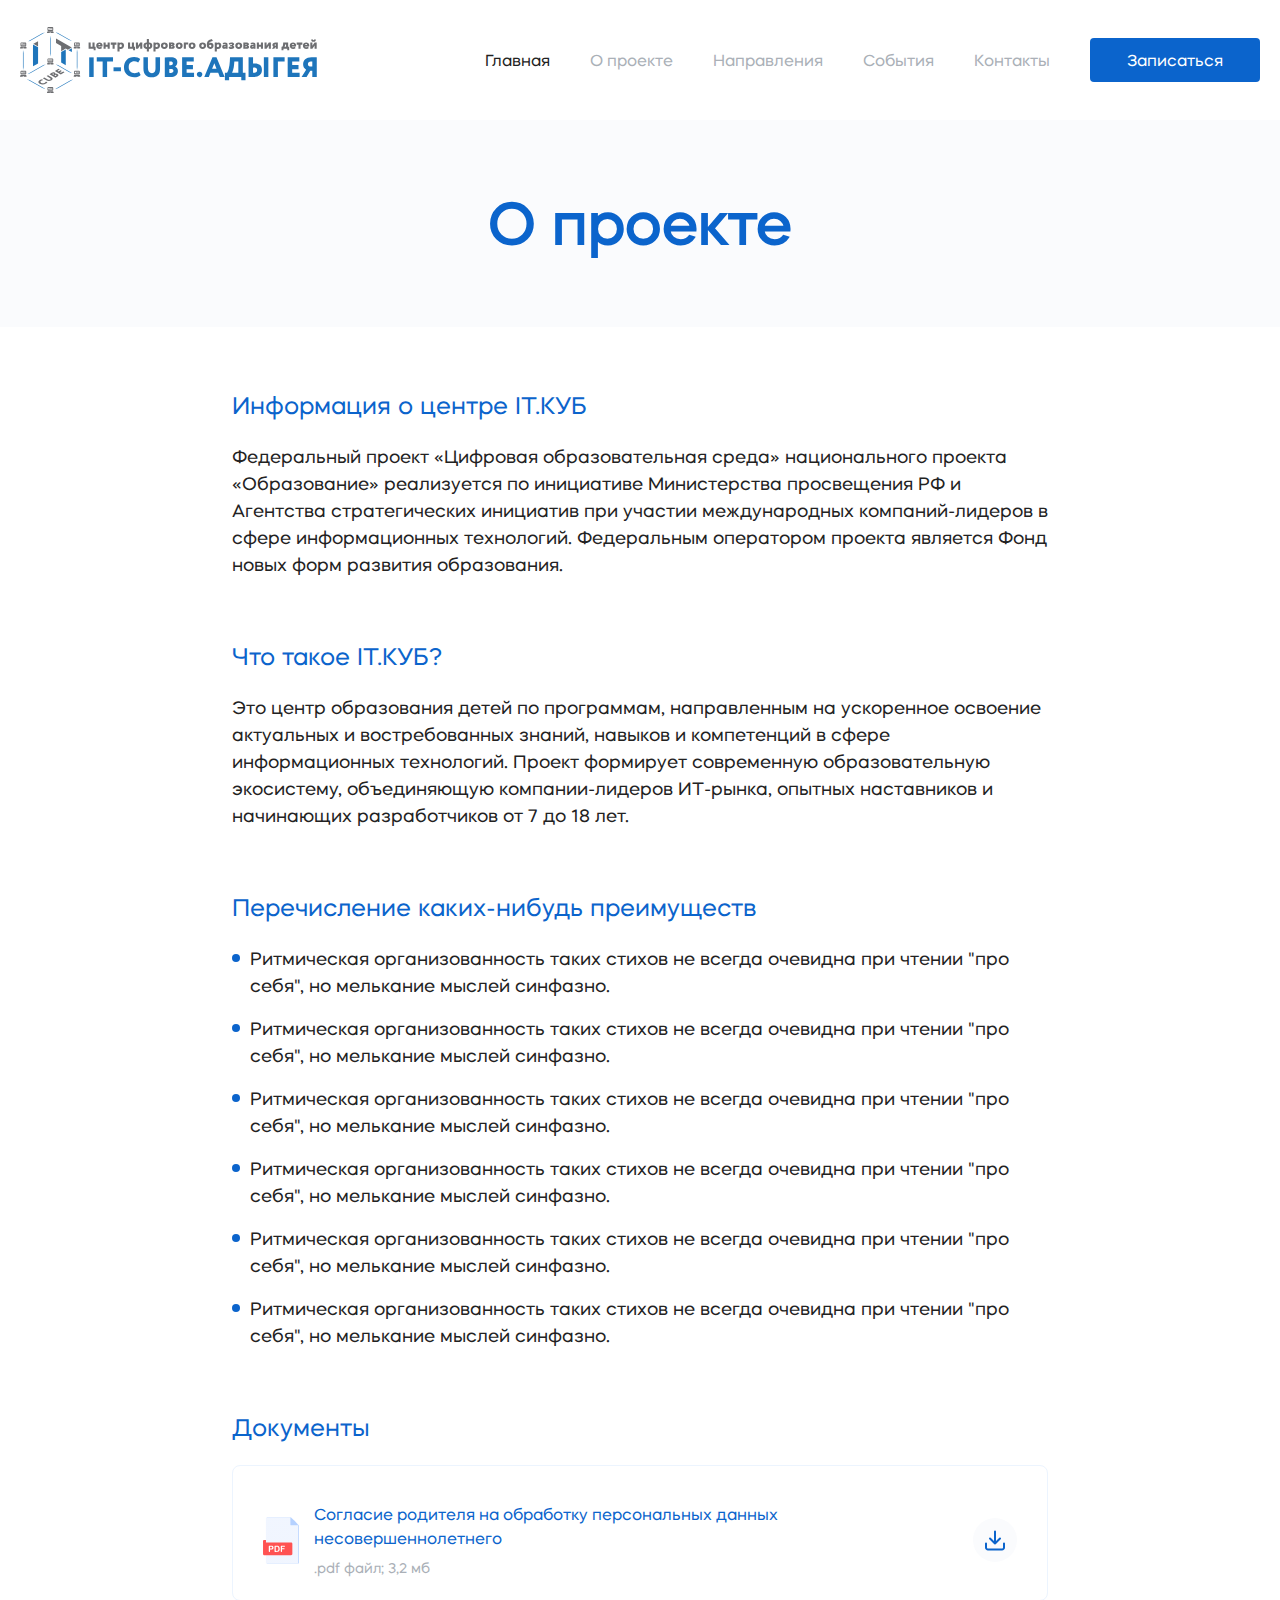
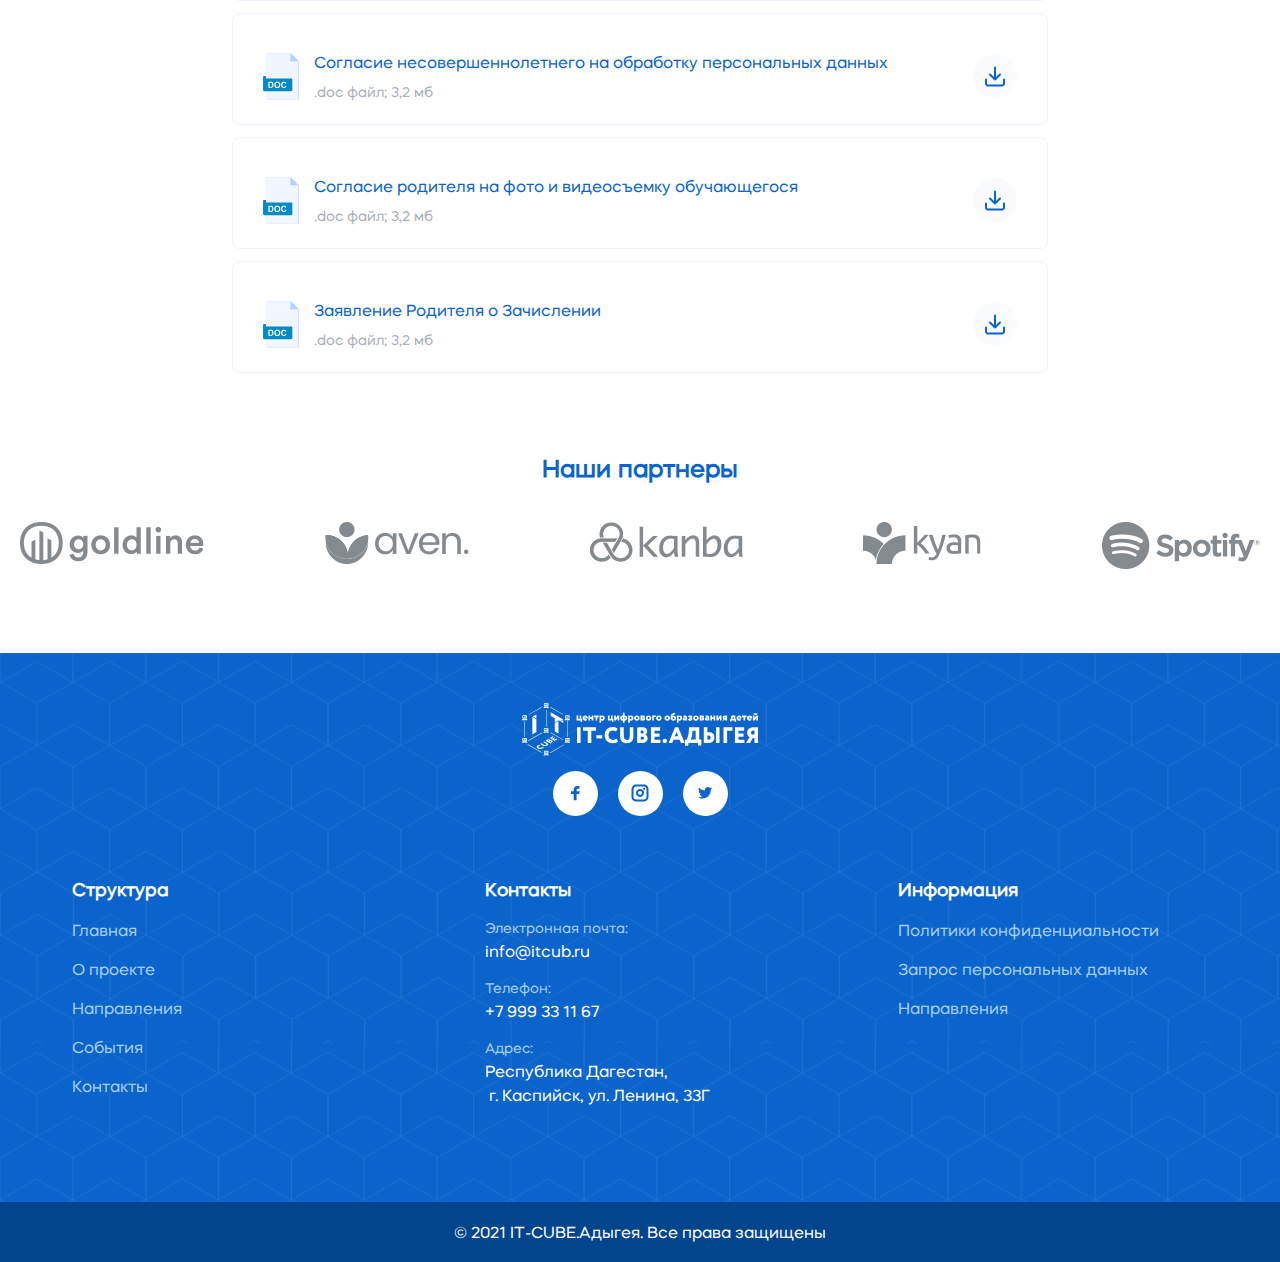
==== commit 5b1b4ec6: "rebuild" ====
--- a/about.html
+++ b/about.html
@@ -1,2 +1,2 @@
-<!doctype html><html lang="ru"><head><meta charset="utf-8"><title>О проекте</title><meta name="description" content=""><meta name="viewport" content="width=device-width,initial-scale=1"><script defer="defer" src="main.js"></script><link href="main.css" rel="stylesheet"></head><body class="about-page"><div class="wrapper"><header class="header"><div class="_wrapper"><div class="header__content _container"><div class="main-logo _light header__logo _col"><a href="index.html"><img src="assets/img/main-logo.svg" alt="IT-КУБ"></a></div><div class="header__menu menu _col"><div class="menu__icon js-nav-menu-icon"></div><div class="menu__nav-wrapper"><nav class="menu__body"><ul class="menu__list"><li class="menu__item _active"><a class="menu__link" href="index.html">Главная</a></li><li class="menu__item"><a class="menu__link" href="about.html">О проекте</a></li><li class="menu__item"><a class="menu__link" href="directions.html">Направления</a></li><li class="menu__item"><a class="menu__link" href="events.html">События</a></li><li class="menu__item"><a class="menu__link" href="contacts.html">Контакты</a></li></ul></nav><button class="btn btn-m js-btn-cta">Записаться</button></div></div></div></div></header><main class="content-wrapper"><h1 class="visually-hidden">О проекте</h1><div class="about__title"><div class="_g-wrapper"><h2 class="title-xl">О проекте</h2></div></div><div class="article-page"><div class="_g-wrapper"><section class="information"><h2 class="title-m">Информация о центре IT.КУБ</h2><p class="description text-l">Федеральный проект «Цифровая образовательная среда» национального проекта «Образование» реализуется по инициативе Министерства просвещения РФ и Агентства стратегических инициатив при участии международных компаний-лидеров в сфере информационных технологий. Федеральным оператором проекта является Фонд новых форм развития образования.</p></section><section class="about"><h2 class="title-m">Что такое IT.КУБ?</h2><p class="description text-l">Это центр образования детей по программам, направленным на ускоренное освоение актуальных и востребованных знаний, навыков и компетенций в сфере информационных технологий. Проект формирует современную образовательную экосистему, объединяющую компании-лидеров ИТ-рынка, опытных наставников и начинающих разработчиков от 7 до 18 лет.</p></section><section class="advantages"><h2 class="title-m">Перечисление каких-нибудь преимуществ</h2><ul class="advantages__list"><li class="advantages__item"><p class="description text-l">Ритмическая организованность таких стихов не всегда очевидна при чтении "про себя", но мелькание мыслей синфазно.</p></li><li class="advantages__item"><p class="description text-l">Ритмическая организованность таких стихов не всегда очевидна при чтении "про себя", но мелькание мыслей синфазно.</p></li><li class="advantages__item"><p class="description text-l">Ритмическая организованность таких стихов не всегда очевидна при чтении "про себя", но мелькание мыслей синфазно.</p></li><li class="advantages__item"><p class="description text-l">Ритмическая организованность таких стихов не всегда очевидна при чтении "про себя", но мелькание мыслей синфазно.</p></li><li class="advantages__item"><p class="description text-l">Ритмическая организованность таких стихов не всегда очевидна при чтении "про себя", но мелькание мыслей синфазно.</p></li><li class="advantages__item"><p class="description text-l">Ритмическая организованность таких стихов не всегда очевидна при чтении "про себя", но мелькание мыслей синфазно.</p></li></ul></section><section class="documents"><h2 class="title-m">Документы</h2><ul class="documents__list"><li class="documents__item"><a class="item__link" href="#" download><div class="link__info"><div class="icon"><img class="icon" src="assets/img/icon-file-pdf.svg" alt="File"></div><div class="info"><h3 class="text-m">Согласие родителя на обработку персональных данных несовершеннолетнего</h3><span class="text-s">.pdf файл; 3,2 мб</span></div></div><div class="link__download"><img src="assets/img/icon-download.svg" alt="Download"></div></a></li><li class="documents__item"><a class="item__link" href="#" download><div class="link__info"><div class="icon"><img src="assets/img/icon-file-doc.svg" alt="File"></div><div class="info"><h3 class="text-m">Согласие несовершеннолетнего на обработку персональных данных</h3><span class="text-s">.doc файл; 3,2 мб</span></div></div><div class="link__download"><img src="assets/img/icon-download.svg" alt="Download"></div></a></li><li class="documents__item"><a class="item__link" href="#" download><div class="link__info"><div class="icon"><img src="assets/img/icon-file-doc.svg" alt="File"></div><div class="info"><h3 class="text-m">Согласие родителя на фото и видеосъемку обучающегося</h3><span class="text-s">.doc файл; 3,2 мб</span></div></div><div class="link__download"><img src="assets/img/icon-download.svg" alt="Download"></div></a></li><li class="documents__item"><a class="item__link" href="#" download><div class="link__info"><div class="icon"><img src="assets/img/icon-file-doc.svg" alt="File"></div><div class="info"><h3 class="text-m">Заявление Родителя о Зачислении</h3><span class="text-s">.doc файл; 3,2 мб</span></div></div><div class="link__download"><img src="assets/img/icon-download.svg" alt="Download"></div></a></li></ul></section></div></div><section class="partners"><div class="_wrapper"><div class="partners__content _container"><h2 class="partners__title title-m">Наши партнеры</h2><div class="partners__list-wrapper"><ul class="partners__list"><li class="partners__item"><img class="partners__logo" src="assets/img/logo-goldline.png" alt="Goldline"></li><li class="partners__item"><img class="partners__logo" src="assets/img/logo-aven.png" alt="Aven"></li><li class="partners__item"><img class="partners__logo" src="assets/img/logo-kanba.png" alt="Kanba"></li><li class="partners__item"><img class="partners__logo" src="assets/img/logo-kyan.png" alt="Kyan"></li><li class="partners__item"><img class="partners__logo" src="assets/img/logo-spotify.png" alt="Spotify"></li></ul></div></div></div></section></main></div><section class="popup-subscribe"><div class="popup__overlay"></div><div class="popup-wrapper"><div class="popup__content"><h2 class="popup__title title-l">Запись на обучение</h2><form class="subscribe-form" action="https://echo.htmlacademy.ru/" method="POST"><div class="input-group"><label class="text-m" for="full-name">ФИО ребенка*</label><input class="form-input" name="full-name" placeholder="Иванов Иван Иванович"></div><div class="input-group"><label class="text-m" for="parent-full-name">ФИО родителя или законного представителя*</label><input class="form-input" name="parent-full-name" placeholder="Введите ФИО родителя"></div><div class="input-group"><label class="text-m" for="phone">Номер телефона*</label><input class="form-input" type="phone" name="phone" placeholder="+7(000) 000 00 00"></div><div class="input-group"><label class="text-m" for="address">Адрес*</label><input class="form-input" name="address" placeholder="Введите адрес"></div><button class="popup__close js-popup-close" arial-label="Закрыть форму">Закрыть форму</button><button class="btn _fw" type="submit">Отправить заявку</button></form></div></div></section><footer class="footer"><div class="_wrapper"><div class="footer__body _container"><div class="brand _col"><div class="main-logo _light footer__logo"><a href="index.html"><img src="assets/img/main-logo-white.svg" alt="IT-КУБ"></a></div><ul class="socials"><li class="socials__item"><a class="socials__link icon-fb" href="#">Facebook</a></li><li class="socials__item"><a class="socials__link icon-ins" href="#">Instagram</a></li><li class="socials__item"><a class="socials__link icon-tw" href="#">Twitter</a></li></ul></div><ul class="footer__list _col"><b class="list__title title-ss">Структура</b><li class="footer__list-item"><a class="footer__link text-m" href="index.html">Главная</a></li><li class="footer__list-item"><a class="footer__link text-m" href="about.html">О проекте</a></li><li class="footer__list-item"><a class="footer__link" href="directions.html">Направления</a></li><li class="footer__list-item"><a class="footer__link" href="events.html">События</a></li><li class="footer__list-item"><a class="footer__link" href="contacts.html">Контакты</a></li></ul><ul class="footer__list _col"><b class="list__title title-ss">Контакты</b><li class="footer__list-item"><p class="footer-item__title text-s">Электронная почта:</p><a class="footer-item__text text-m" href="mailto:info@itcub.ru">info@itcub.ru</a></li><li class="footer__list-item"><p class="footer-item__title text-s">Телефон:</p><a class="footer-item__text text-m" href="+7999331167">+7 999 33 11 67</a></li><li class="footer__list-item"><p class="footer-item__title text-s">Адрес:</p><p class="footer-item__text text-m">Республика Дагестан,<br> +<!doctype html><html lang="ru"><head><meta charset="utf-8"><title>О проекте</title><meta name="description" content=""><meta name="viewport" content="width=device-width,initial-scale=1"><script defer="defer" src="main.js"></script><link href="main.css" rel="stylesheet"></head><body class="about-page"><div class="wrapper"><header class="header"><div class="_wrapper"><div class="header__content _container"><div class="main-logo _light header__logo _col"><a href="index.html"><img src="assets/img/main-logo.svg" alt="IT-КУБ"></a></div><div class="header__menu menu _col"><div class="menu__icon js-nav-menu-icon"></div><div class="menu__nav-wrapper"><nav class="menu__body"><ul class="menu__list"><li class="menu__item _active"><a class="menu__link" href="index.html">Главная</a></li><li class="menu__item"><a class="menu__link" href="about.html">О проекте</a></li><li class="menu__item"><a class="menu__link" href="directions.html">Направления</a></li><li class="menu__item"><a class="menu__link" href="events.html">События</a></li><li class="menu__item"><a class="menu__link" href="contacts.html">Контакты</a></li></ul></nav><button class="btn btn-m js-btn-cta">Записаться</button></div></div></div></div></header><main class="content-wrapper"><h1 class="visually-hidden">О проекте</h1><div class="about__title"><div class="_g-wrapper"><h2 class="title-xl">О проекте</h2></div></div><div class="article-page"><div class="_g-wrapper"><section class="information"><h2 class="title-m">Информация о центре IT.КУБ</h2><p class="description text-l">Федеральный проект «Цифровая образовательная среда» национального проекта «Образование» реализуется по инициативе Министерства просвещения РФ и Агентства стратегических инициатив при участии международных компаний-лидеров в сфере информационных технологий. Федеральным оператором проекта является Фонд новых форм развития образования.</p></section><section class="about"><h2 class="title-m">Что такое IT.КУБ?</h2><p class="description text-l">Это центр образования детей по программам, направленным на ускоренное освоение актуальных и востребованных знаний, навыков и компетенций в сфере информационных технологий. Проект формирует современную образовательную экосистему, объединяющую компании-лидеров ИТ-рынка, опытных наставников и начинающих разработчиков от 7 до 18 лет.</p></section><section class="advantages"><h2 class="title-m">Перечисление каких-нибудь преимуществ</h2><ul class="advantages__list"><li class="advantages__item"><p class="description text-l">Ритмическая организованность таких стихов не всегда очевидна при чтении "про себя", но мелькание мыслей синфазно.</p></li><li class="advantages__item"><p class="description text-l">Ритмическая организованность таких стихов не всегда очевидна при чтении "про себя", но мелькание мыслей синфазно.</p></li><li class="advantages__item"><p class="description text-l">Ритмическая организованность таких стихов не всегда очевидна при чтении "про себя", но мелькание мыслей синфазно.</p></li><li class="advantages__item"><p class="description text-l">Ритмическая организованность таких стихов не всегда очевидна при чтении "про себя", но мелькание мыслей синфазно.</p></li><li class="advantages__item"><p class="description text-l">Ритмическая организованность таких стихов не всегда очевидна при чтении "про себя", но мелькание мыслей синфазно.</p></li><li class="advantages__item"><p class="description text-l">Ритмическая организованность таких стихов не всегда очевидна при чтении "про себя", но мелькание мыслей синфазно.</p></li></ul></section><section class="documents"><h2 class="title-m">Документы</h2><ul class="documents__list"><li class="documents__item"><a class="item__link" href="#" download><div class="link__info"><div class="icon"><img class="icon" src="assets/img/icon-file-pdf.svg" alt="File"></div><div class="info"><h3 class="text-m">Согласие родителя на обработку персональных данных несовершеннолетнего</h3><span class="text-s">.pdf файл; 3,2 мб</span></div></div><div class="link__download"><img src="assets/img/icon-download.svg" alt="Download"></div></a></li><li class="documents__item"><a class="item__link" href="#" download><div class="link__info"><div class="icon"><img src="assets/img/icon-file-doc.svg" alt="File"></div><div class="info"><h3 class="text-m">Согласие несовершеннолетнего на обработку персональных данных</h3><span class="text-s">.doc файл; 3,2 мб</span></div></div><div class="link__download"><img src="assets/img/icon-download.svg" alt="Download"></div></a></li><li class="documents__item"><a class="item__link" href="#" download><div class="link__info"><div class="icon"><img src="assets/img/icon-file-doc.svg" alt="File"></div><div class="info"><h3 class="text-m">Согласие родителя на фото и видеосъемку обучающегося</h3><span class="text-s">.doc файл; 3,2 мб</span></div></div><div class="link__download"><img src="assets/img/icon-download.svg" alt="Download"></div></a></li><li class="documents__item"><a class="item__link" href="#" download><div class="link__info"><div class="icon"><img src="assets/img/icon-file-doc.svg" alt="File"></div><div class="info"><h3 class="text-m">Заявление Родителя о Зачислении</h3><span class="text-s">.doc файл; 3,2 мб</span></div></div><div class="link__download"><img src="assets/img/icon-download.svg" alt="Download"></div></a></li></ul></section></div></div><section class="partners"><div class="_wrapper"><div class="partners__content _container"><h2 class="partners__title title-m">Наши партнеры</h2><div class="partners__list-wrapper"><ul class="partners__list"><li class="partners__item"><img class="partners__logo" src="assets/img/logo-goldline.png" alt="Goldline"></li><li class="partners__item"><img class="partners__logo" src="assets/img/logo-aven.png" alt="Aven"></li><li class="partners__item"><img class="partners__logo" src="assets/img/logo-kanba.png" alt="Kanba"></li><li class="partners__item"><img class="partners__logo" src="assets/img/logo-kyan.png" alt="Kyan"></li><li class="partners__item"><img class="partners__logo" src="assets/img/logo-spotify.png" alt="Spotify"></li></ul></div></div></div></section></main></div><section class="popup-subscribe"><div class="popup__overlay"></div><div class="popup-wrapper"><div class="popup__content" id="popup-subscribe"><h2 class="popup__title title-l">Запись на обучение</h2><button class="popup__close js-popup-close" arial-label="Закрыть форму">Закрыть форму</button><form class="subscribe-form" name="subscribe-form" action="https://echo.htmlacademy.ru/" method="POST" id="subscribe-form"><div class="input-group"><label class="input-group__label text-m" for="full-name">ФИО ребенка*</label><input class="form-input" name="full-name" id="subscribe-name" required placeholder="Иванов Иван Иванович"></div><div class="input-group"><label class="input-group__label text-m" for="parent-full-name">ФИО родителя или законного представителя*</label><input class="form-input" name="parent-full-name" id="subscribe-name-parent" required placeholder="Введите ФИО родителя"></div><div class="input-group"><label class="input-group__label text-m" for="phone">Номер телефона*</label><input class="form-input" type="tel" name="phone" id="subscribe-phone" required minlength="11" maxlength="17" placeholder="+7(000) 000 00 00"></div><div class="input-group"><label class="input-group__label text-m" for="address">Адрес*</label><input class="form-input" name="address" id="subscribe-address" required placeholder="Введите адрес"></div><button class="btn _fw" type="submit">Отправить заявку</button></form></div><div class="popup__content popup__content_success" id="popup-success"><h2 class="popup__title title-m">Спасибо! Ваша заявка получена<br>и зарегистрирована</h2><button class="popup__close js-popup-close" arial-label="Закрыть окно с адресом">Закрыть форму</button><p class="popup__success-text text-l">Вам остается лишь подъехать к нам и подписать документы на подачу заявления.</p><div class="input-group input-group_tall"><span class="input-group__label text-m">Адрес:</span><p class="success-address">Республика Дагестан, г. Каспийск, ул. Ленина, 33Г</p></div><button class="btn _fw js-popup-close" type="submit">Отлично</button></div></div></section><footer class="footer"><div class="_wrapper"><div class="footer__body _container"><div class="brand _col"><div class="main-logo _light footer__logo"><a href="index.html"><img src="assets/img/main-logo-white.svg" alt="IT-КУБ"></a></div><ul class="socials"><li class="socials__item"><a class="socials__link icon-fb" href="#">Facebook</a></li><li class="socials__item"><a class="socials__link icon-ins" href="#">Instagram</a></li><li class="socials__item"><a class="socials__link icon-tw" href="#">Twitter</a></li></ul></div><ul class="footer__list _col"><b class="list__title title-ss">Структура</b><li class="footer__list-item"><a class="footer__link text-m" href="index.html">Главная</a></li><li class="footer__list-item"><a class="footer__link text-m" href="about.html">О проекте</a></li><li class="footer__list-item"><a class="footer__link" href="directions.html">Направления</a></li><li class="footer__list-item"><a class="footer__link" href="events.html">События</a></li><li class="footer__list-item"><a class="footer__link" href="contacts.html">Контакты</a></li></ul><ul class="footer__list _col"><b class="list__title title-ss">Контакты</b><li class="footer__list-item"><p class="footer-item__title text-s">Электронная почта:</p><a class="footer-item__text text-m" href="mailto:info@itcub.ru">info@itcub.ru</a></li><li class="footer__list-item"><p class="footer-item__title text-s">Телефон:</p><a class="footer-item__text text-m" href="+7999331167">+7 999 33 11 67</a></li><li class="footer__list-item"><p class="footer-item__title text-s">Адрес:</p><p class="footer-item__text text-m">Республика Дагестан,<br>  г. Каспийск, ул. Ленина, 33Г</p></li></ul><ul class="footer__list _col"><b class="list__title title-ss">Информация</b><li class="footer__list-item"><a class="footer__link" href="#">Политики конфиденциальности</a></li><li class="footer__list-item"><a class="footer__link" href="#">Запрос персональных данных</a></li><li class="footer__list-item"><a class="footer__link" href="#">Направления</a></li></ul></div></div><div class="footer__copyright"><p>© 2021 IT-CUBE.Адыгея. Все права защищены</p></div></footer></body></html>--- a/main.css
+++ b/main.css
@@ -97,7 +97,7 @@
 }
 .title-m {
   font-size: var(--global-heading-fontSize-m);
-  font-weight: 500;
+  font-weight: 600;
 }
 .title-s {
   font-size: var(--global-heading-fontSize-s);
@@ -512,6 +512,19 @@
 }
 body > .wrapper {
   position: relative;
+}
+input:required:invalid,
+input:invalid {
+  border: 2px solid #cd5c5c;
+}
+input:required:valid {
+  border-color: #20b2aa;
+}
+input:focus:invalid {
+  border: none;
+}
+input:valid {
+  border: 2px solid black;
 }
 .card_lifted {
   overflow: hidden;
@@ -2357,9 +2370,12 @@
   transform: translate(-50%, -50%);
 }
 .popup__content {
-  box-sizing: content-box;
+  display: none; /* to remove */
+  /* box-sizing: content-box; */
   position: relative;
-  max-width: 485px;
+  /* max-width: 485px; */
+  /* min-width: 260px; */
+  max-width: 605px;
   min-width: 280px;
   padding-top: 60px;
   padding-right: 50px;
@@ -2370,6 +2386,17 @@
           animation: slide-in 0.4s;
   border-radius: 8px;
 }
+.popup__content_success {
+  padding-top: 220px;
+  background-image: url(assets/469368113a2b4f5f4f93.svg);
+  background-repeat: no-repeat;
+  background-position: 50% 50px;
+  overflow-y: auto;
+}
+.popup__content_success .popup__title,
+.popup__content_success .popup__success-text {
+  text-align: center;
+}
 .popup__title {
   margin-top: 0;
   line-height: 1.2;
@@ -2379,11 +2406,13 @@
 .input-group {
   margin-bottom: 30px;
 }
-.input-group label {
+.input-group__label {
   color: var(--global-dark-900-color);
+  font-size: var(--global-text-fontSize-s);
   margin-top: -10px;
 }
-.form-input {
+.form-input,
+.input-group_tall {
   border: none;
   width: 100%;
   font-size: var(--global-text-fontSize-m);
@@ -2391,6 +2420,18 @@
   padding: 15px 24px;
   margin-top: 12px;
   border-radius: 4px;
+}
+.input-group_tall {
+  padding: 20px;
+}
+.input-group_tall .input-group__label {
+  color: var(--global-grey-900-color);
+  line-height: 1.2;
+  margin-bottom: 4px;
+}
+.success-address {
+  margin: 0;
+  color: var(--global-blue-700-color);
 }
 .popup-subscribe .btn {
   margin-top: 40px;
@@ -2414,10 +2455,8 @@
   position: absolute;
   width: 25px;
   height: 2px;
-  position: absolute;
   top: 50%;
-  left: 50%;
-  transform: translate(-50%, -50%);
+  right: 50%;
   background-color: var(--global-grey-900-color);
   transition: all 0.2s ease-in-out;
   transform-origin: center;
@@ -2429,10 +2468,52 @@
   background-color: var(--global-dark-900-color);
 }
 .popup__close::after {
-  transform: rotate(-45deg);
+  transform: translate(50%, 50%) rotate(-45deg);
 }
 .popup__close::before {
-  transform: rotate(45deg);
+  transform: translate(50%, 50%) rotate(45deg);
+}
+@media (max-width: 866px) {
+  .popup__close {
+    right: 20px;
+    top: 20px;
+  }
+
+  .title-l {
+    font-size: var(--global-heading-fontSize-m);
+  }
+}
+@media (max-width: 744px) {
+  .popup-wrapper {
+    top: 400px
+  }
+
+  .popup__content {
+    max-width: 485px;
+    padding-top: 25px;
+    padding-right: 15px;
+    padding-bottom: 25px;
+    padding-left: 15px;
+  }
+
+  .popup__content_success {
+    padding-top: 220px;
+  }
+
+  .btn {
+    font-size: var(--global-text-fontSize-s);
+    padding-right: 60px;
+    padding-left: 60px;
+  }
+
+  .title-l {
+    font-size: var(--global-heading-fontSize-s);
+  }
+
+  .popup__close {
+    right: 0;
+    top: 0;
+  }
 }
 .article-page h2 {
   font-size: var(--global-heading-fontSize-m);
